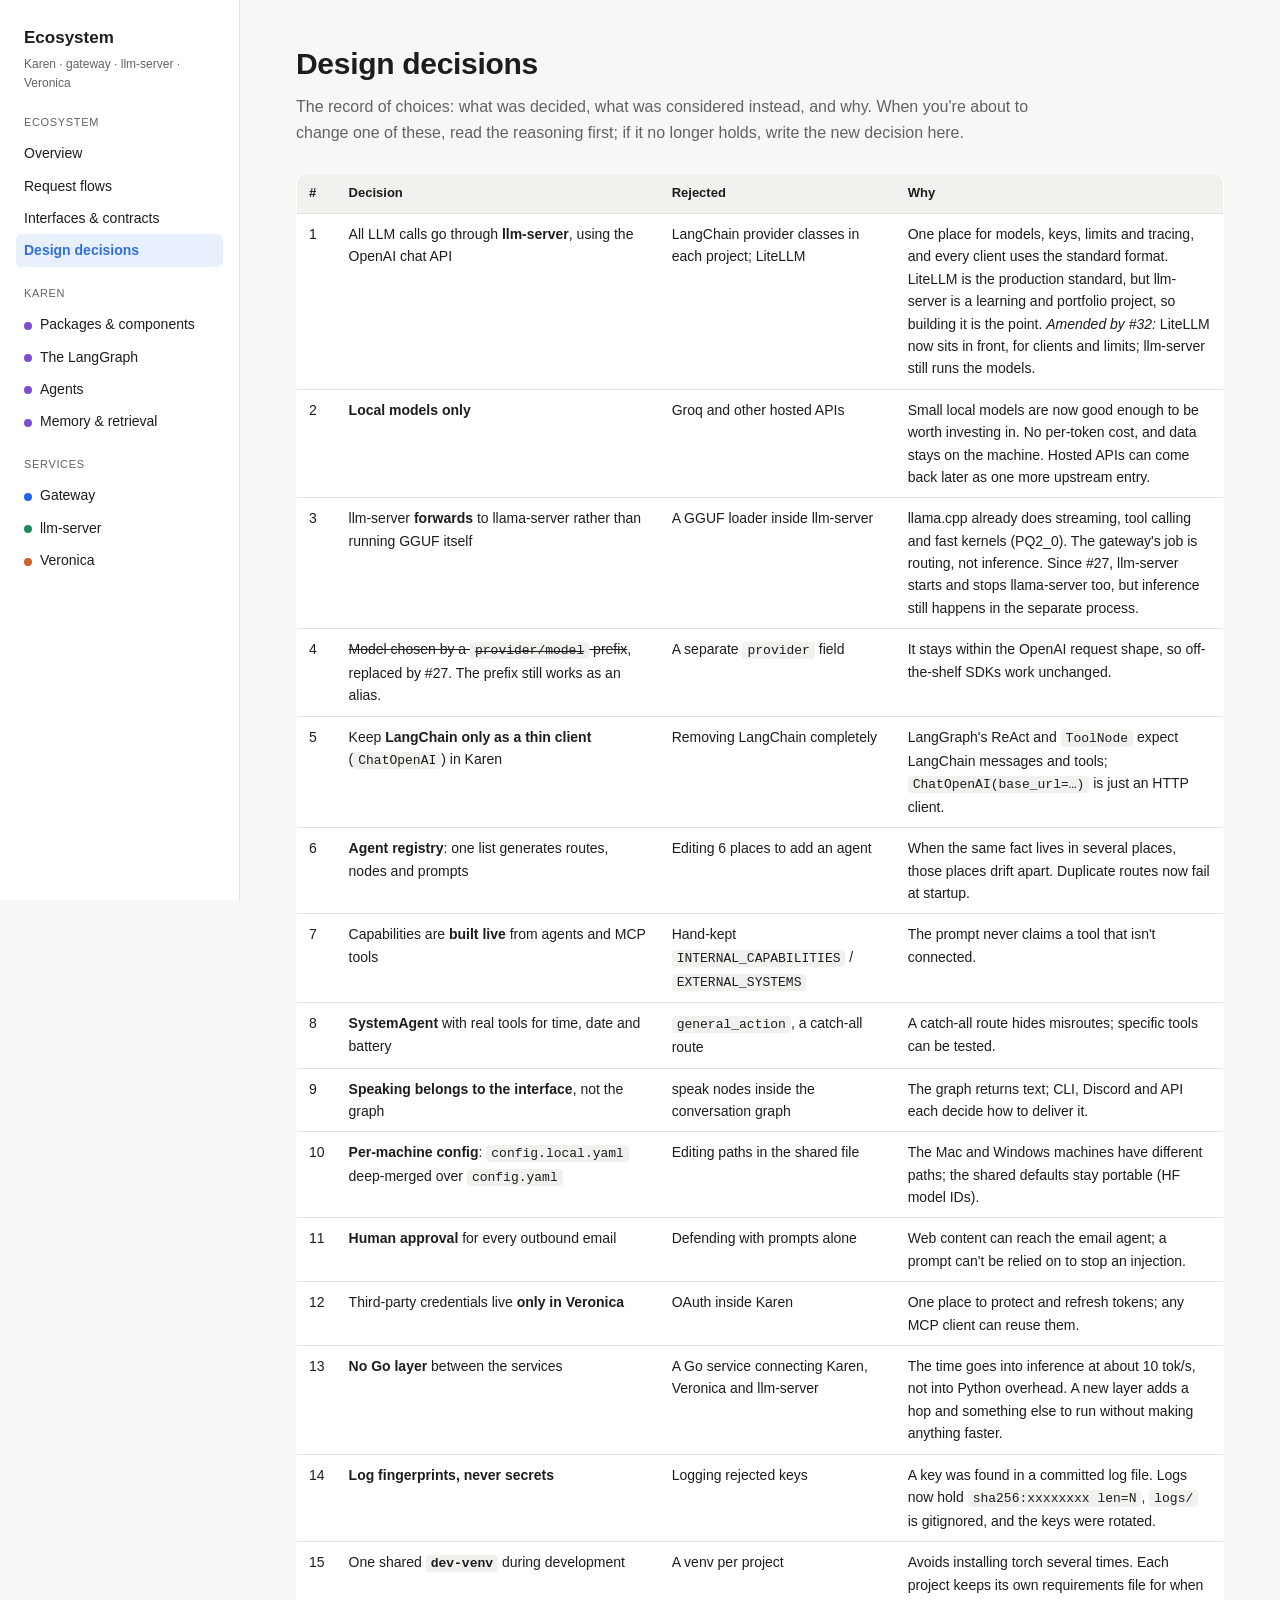
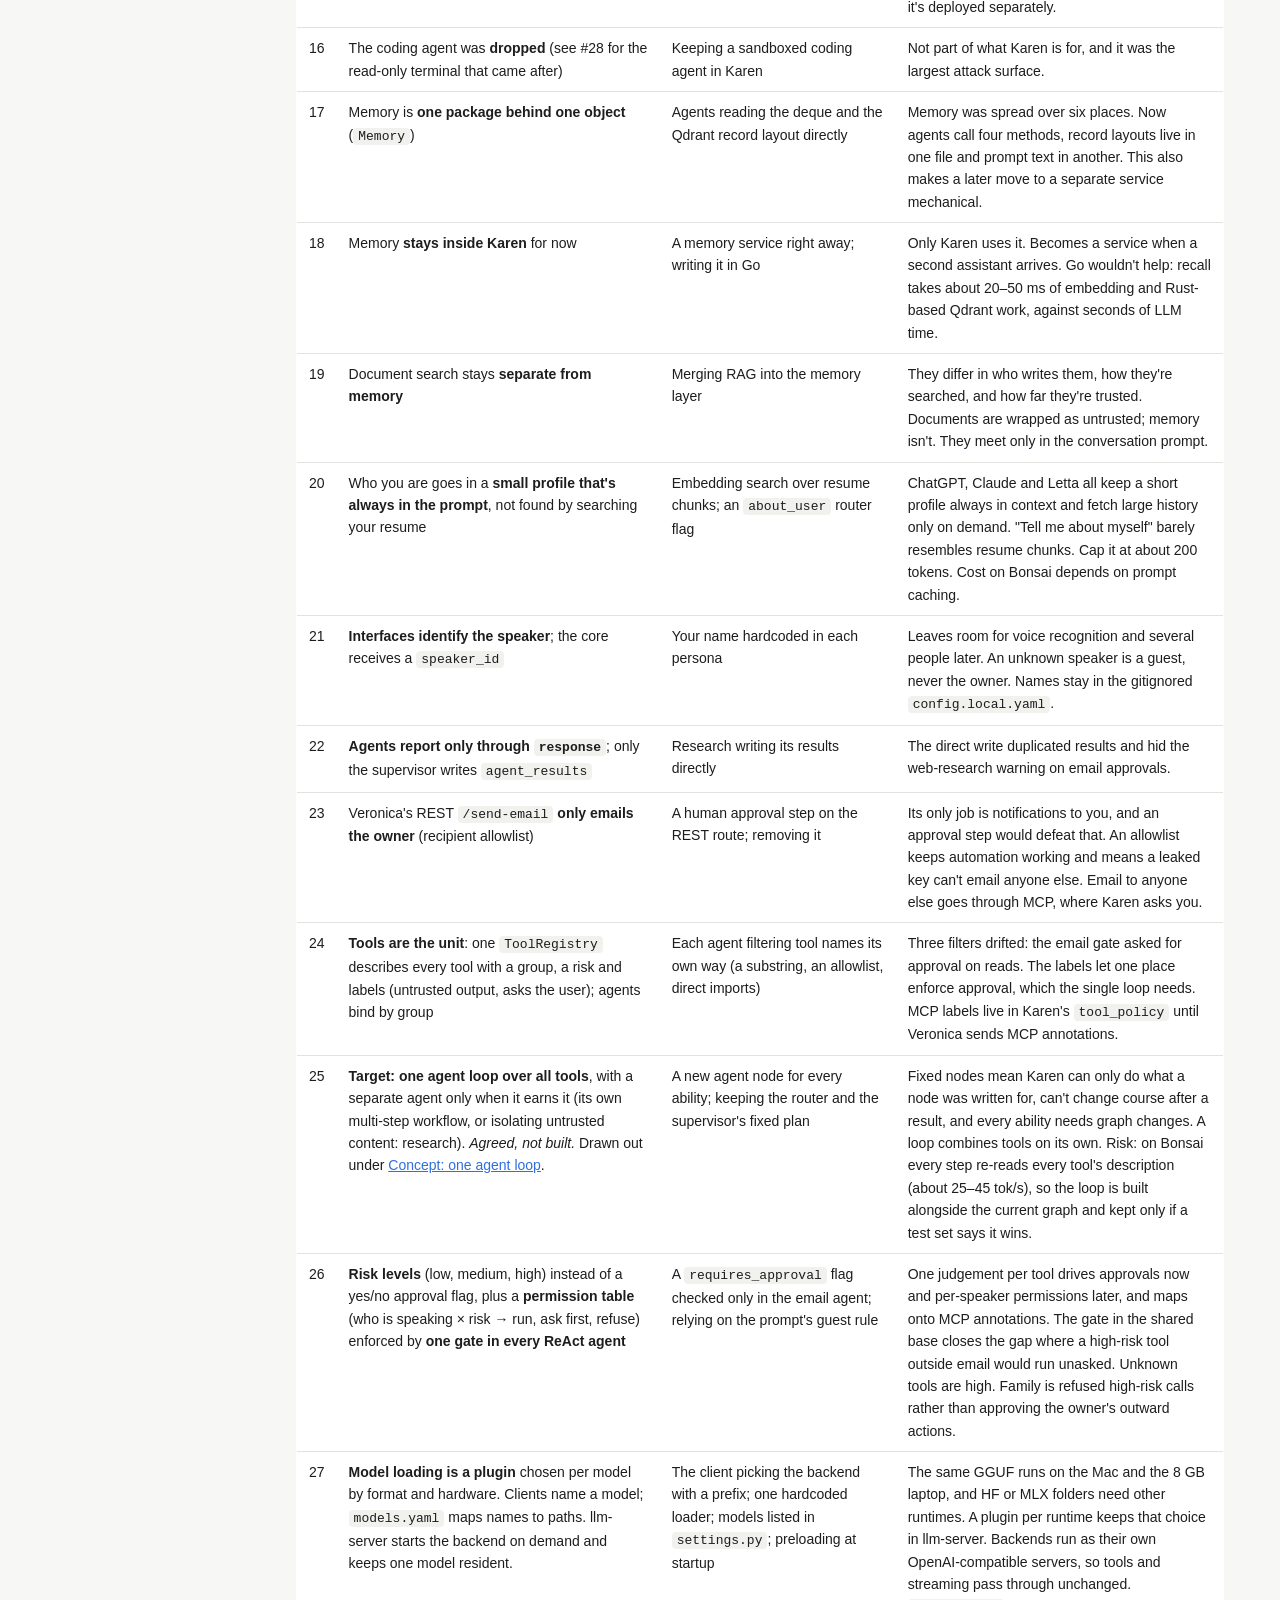
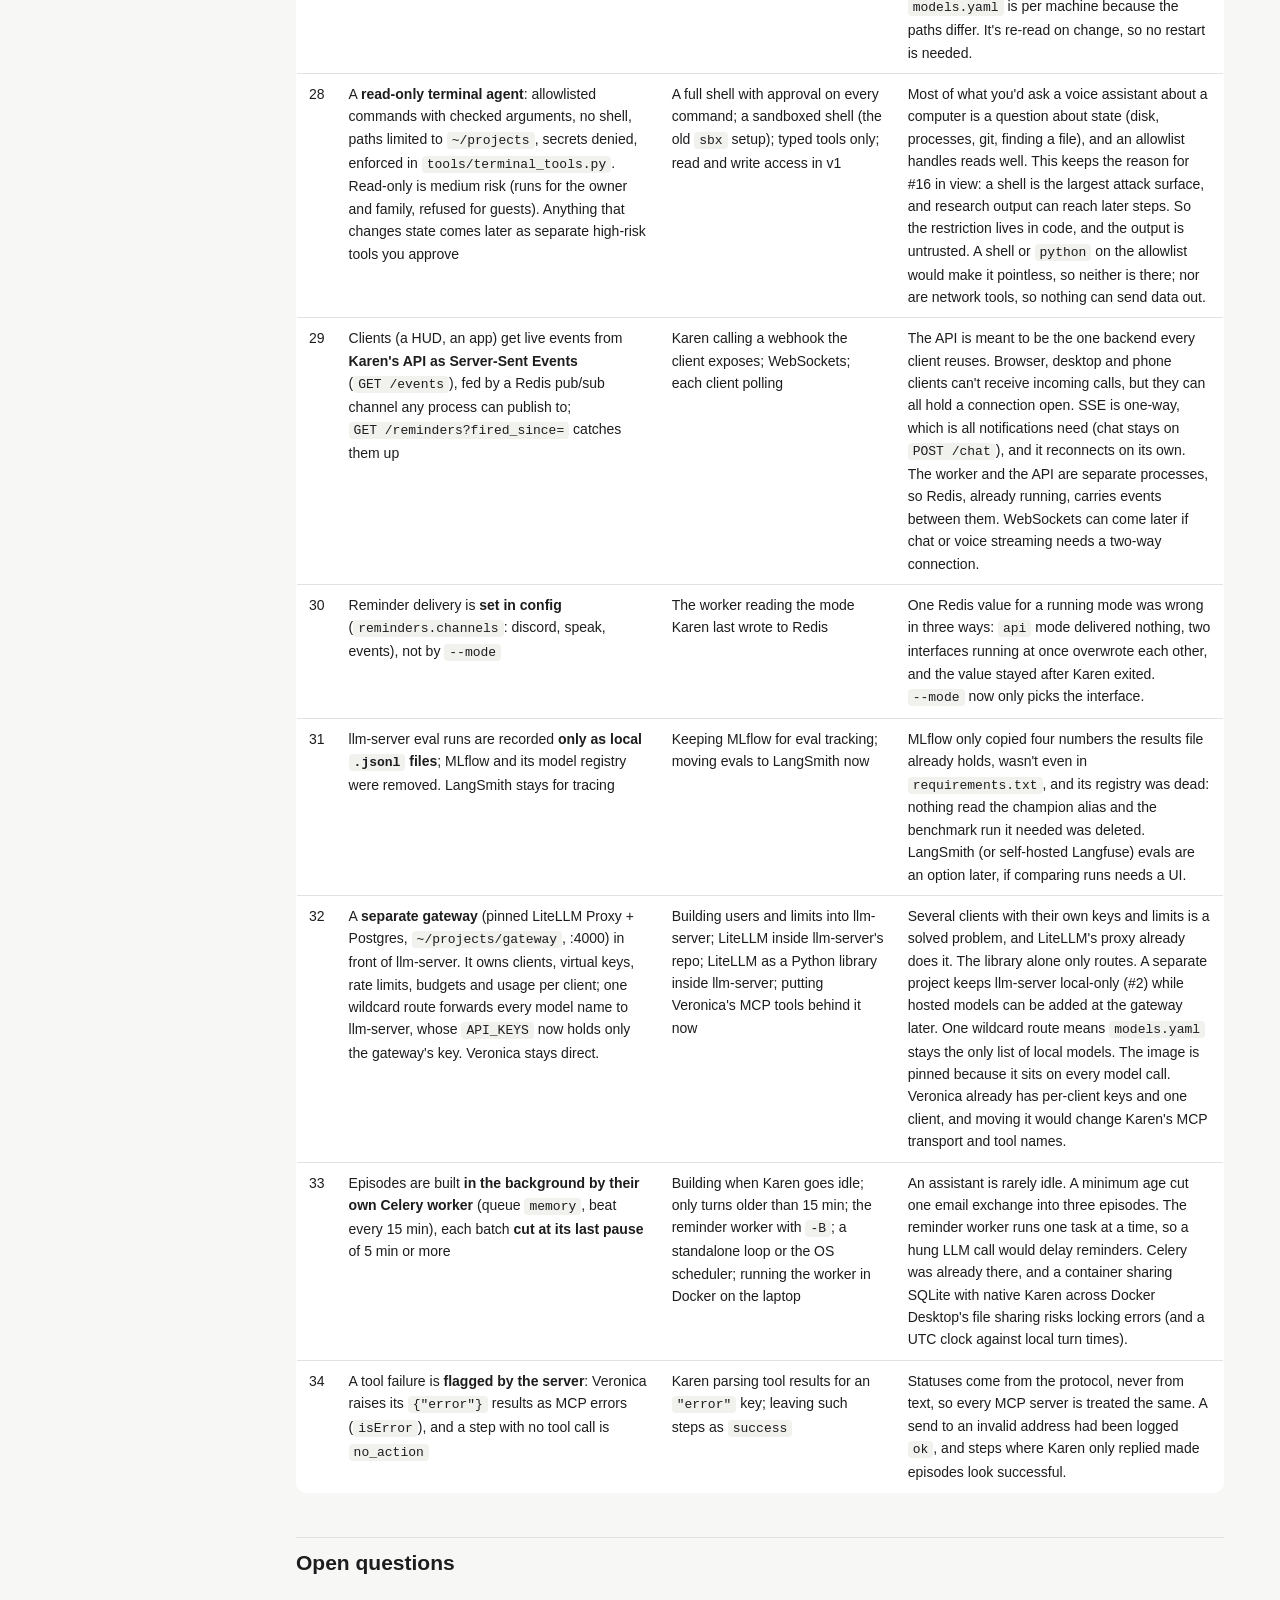
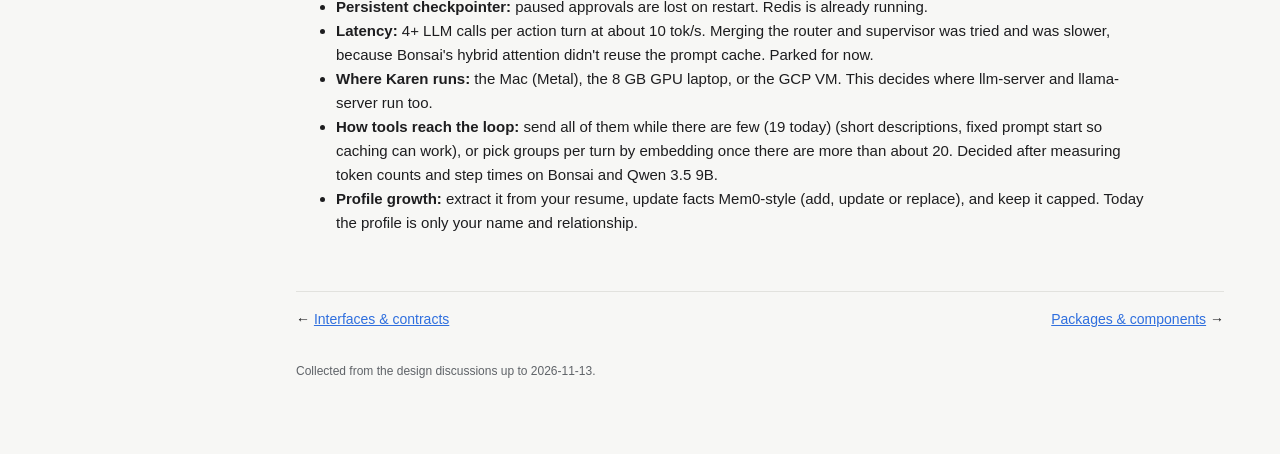
==== decisions.html @ 26aad5e7 "Memory page: episodes built in the background, cut at pauses karen-memory: a memory worker (queue me" ====
<!DOCTYPE html>
<html lang="en">
<head>
<meta charset="utf-8">
<meta name="viewport" content="width=device-width, initial-scale=1">
<title>Design decisions · Ecosystem</title>
<link rel="stylesheet" href="assets/style.css">
</head>
<body>
<nav id="nav"></nav>
<main>

<h1>Design decisions</h1>
<p class="lede">The record of choices: what was decided, what was considered instead, and why. When you're about to change one of these, read the reasoning first; if it no longer holds, write the new decision here.</p>

<table>
  <tr><th>#</th><th>Decision</th><th>Rejected</th><th>Why</th></tr>
  <tr><td>1</td><td>All LLM calls go through <strong>llm-server</strong>, using the OpenAI chat API</td><td>LangChain provider classes in each project; LiteLLM</td><td>One place for models, keys, limits and tracing, and every client uses the standard format. LiteLLM is the production standard, but llm-server is a learning and portfolio project, so building it is the point. <em>Amended by #32:</em> LiteLLM now sits in front, for clients and limits; llm-server still runs the models.</td></tr>
  <tr><td>2</td><td><strong>Local models only</strong></td><td>Groq and other hosted APIs</td><td>Small local models are now good enough to be worth investing in. No per-token cost, and data stays on the machine. Hosted APIs can come back later as one more upstream entry.</td></tr>
  <tr><td>3</td><td>llm-server <strong>forwards</strong> to llama-server rather than running GGUF itself</td><td>A GGUF loader inside llm-server</td><td>llama.cpp already does streaming, tool calling and fast kernels (PQ2_0). The gateway's job is routing, not inference. Since #27, llm-server starts and stops llama-server too, but inference still happens in the separate process.</td></tr>
  <tr><td>4</td><td><s>Model chosen by a <code>provider/model</code> prefix</s>, replaced by #27. The prefix still works as an alias.</td><td>A separate <code>provider</code> field</td><td>It stays within the OpenAI request shape, so off-the-shelf SDKs work unchanged.</td></tr>
  <tr><td>5</td><td>Keep <strong>LangChain only as a thin client</strong> (<code>ChatOpenAI</code>) in Karen</td><td>Removing LangChain completely</td><td>LangGraph's ReAct and <code>ToolNode</code> expect LangChain messages and tools; <code>ChatOpenAI(base_url=…)</code> is just an HTTP client.</td></tr>
  <tr><td>6</td><td><strong>Agent registry</strong>: one list generates routes, nodes and prompts</td><td>Editing 6 places to add an agent</td><td>When the same fact lives in several places, those places drift apart. Duplicate routes now fail at startup.</td></tr>
  <tr><td>7</td><td>Capabilities are <strong>built live</strong> from agents and MCP tools</td><td>Hand-kept <code>INTERNAL_CAPABILITIES</code> / <code>EXTERNAL_SYSTEMS</code></td><td>The prompt never claims a tool that isn't connected.</td></tr>
  <tr><td>8</td><td><strong>SystemAgent</strong> with real tools for time, date and battery</td><td><code>general_action</code>, a catch-all route</td><td>A catch-all route hides misroutes; specific tools can be tested.</td></tr>
  <tr><td>9</td><td><strong>Speaking belongs to the interface</strong>, not the graph</td><td>speak nodes inside the conversation graph</td><td>The graph returns text; CLI, Discord and API each decide how to deliver it.</td></tr>
  <tr><td>10</td><td><strong>Per-machine config</strong>: <code>config.local.yaml</code> deep-merged over <code>config.yaml</code></td><td>Editing paths in the shared file</td><td>The Mac and Windows machines have different paths; the shared defaults stay portable (HF model IDs).</td></tr>
  <tr><td>11</td><td><strong>Human approval</strong> for every outbound email</td><td>Defending with prompts alone</td><td>Web content can reach the email agent; a prompt can't be relied on to stop an injection.</td></tr>
  <tr><td>12</td><td>Third-party credentials live <strong>only in Veronica</strong></td><td>OAuth inside Karen</td><td>One place to protect and refresh tokens; any MCP client can reuse them.</td></tr>
  <tr><td>13</td><td><strong>No Go layer</strong> between the services</td><td>A Go service connecting Karen, Veronica and llm-server</td><td>The time goes into inference at about 10 tok/s, not into Python overhead. A new layer adds a hop and something else to run without making anything faster.</td></tr>
  <tr><td>14</td><td><strong>Log fingerprints, never secrets</strong></td><td>Logging rejected keys</td><td>A key was found in a committed log file. Logs now hold <code>sha256:xxxxxxxx len=N</code>, <code>logs/</code> is gitignored, and the keys were rotated.</td></tr>
  <tr><td>15</td><td>One shared <strong><code>dev-venv</code></strong> during development</td><td>A venv per project</td><td>Avoids installing torch several times. Each project keeps its own requirements file for when it's deployed separately.</td></tr>
  <tr><td>16</td><td>The coding agent was <strong>dropped</strong> (see #28 for the read-only terminal that came after)</td><td>Keeping a sandboxed coding agent in Karen</td><td>Not part of what Karen is for, and it was the largest attack surface.</td></tr>
  <tr><td>17</td><td>Memory is <strong>one package behind one object</strong> (<code>Memory</code>)</td><td>Agents reading the deque and the Qdrant record layout directly</td><td>Memory was spread over six places. Now agents call four methods, record layouts live in one file and prompt text in another. This also makes a later move to a separate service mechanical.</td></tr>
  <tr><td>18</td><td>Memory <strong>stays inside Karen</strong> for now</td><td>A memory service right away; writing it in Go</td><td>Only Karen uses it. Becomes a service when a second assistant arrives. Go wouldn't help: recall takes about 20–50 ms of embedding and Rust-based Qdrant work, against seconds of LLM time.</td></tr>
  <tr><td>19</td><td>Document search stays <strong>separate from memory</strong></td><td>Merging RAG into the memory layer</td><td>They differ in who writes them, how they're searched, and how far they're trusted. Documents are wrapped as untrusted; memory isn't. They meet only in the conversation prompt.</td></tr>
  <tr><td>20</td><td>Who you are goes in a <strong>small profile that's always in the prompt</strong>, not found by searching your resume</td><td>Embedding search over resume chunks; an <code>about_user</code> router flag</td><td>ChatGPT, Claude and Letta all keep a short profile always in context and fetch large history only on demand. "Tell me about myself" barely resembles resume chunks. Cap it at about 200 tokens. Cost on Bonsai depends on prompt caching.</td></tr>
  <tr><td>21</td><td><strong>Interfaces identify the speaker</strong>; the core receives a <code>speaker_id</code></td><td>Your name hardcoded in each persona</td><td>Leaves room for voice recognition and several people later. An unknown speaker is a guest, never the owner. Names stay in the gitignored <code>config.local.yaml</code>.</td></tr>
  <tr><td>22</td><td><strong>Agents report only through <code>response</code></strong>; only the supervisor writes <code>agent_results</code></td><td>Research writing its results directly</td><td>The direct write duplicated results and hid the web-research warning on email approvals.</td></tr>
  <tr><td>23</td><td>Veronica's REST <code>/send-email</code> <strong>only emails the owner</strong> (recipient allowlist)</td><td>A human approval step on the REST route; removing it</td><td>Its only job is notifications to you, and an approval step would defeat that. An allowlist keeps automation working and means a leaked key can't email anyone else. Email to anyone else goes through MCP, where Karen asks you.</td></tr>
  <tr><td>24</td><td><strong>Tools are the unit</strong>: one <code>ToolRegistry</code> describes every tool with a group, a risk and labels (untrusted output, asks the user); agents bind by group</td><td>Each agent filtering tool names its own way (a substring, an allowlist, direct imports)</td><td>Three filters drifted: the email gate asked for approval on reads. The labels let one place enforce approval, which the single loop needs. MCP labels live in Karen's <code>tool_policy</code> until Veronica sends MCP annotations.</td></tr>
  <tr><td>25</td><td><strong>Target: one agent loop over all tools</strong>, with a separate agent only when it earns it (its own multi-step workflow, or isolating untrusted content: research). <em>Agreed, not built.</em> Drawn out under <a href="karen-graph.html#concept-single-loop">Concept: one agent loop</a>.</td><td>A new agent node for every ability; keeping the router and the supervisor's fixed plan</td><td>Fixed nodes mean Karen can only do what a node was written for, can't change course after a result, and every ability needs graph changes. A loop combines tools on its own. Risk: on Bonsai every step re-reads every tool's description (about 25–45 tok/s), so the loop is built alongside the current graph and kept only if a test set says it wins.</td></tr>
  <tr><td>26</td><td><strong>Risk levels</strong> (low, medium, high) instead of a yes/no approval flag, plus a <strong>permission table</strong> (who is speaking × risk → run, ask first, refuse) enforced by <strong>one gate in every ReAct agent</strong></td><td>A <code>requires_approval</code> flag checked only in the email agent; relying on the prompt's guest rule</td><td>One judgement per tool drives approvals now and per-speaker permissions later, and maps onto MCP annotations. The gate in the shared base closes the gap where a high-risk tool outside email would run unasked. Unknown tools are high. Family is refused high-risk calls rather than approving the owner's outward actions.</td></tr>
  <tr><td>27</td><td><strong>Model loading is a plugin</strong> chosen per model by format and hardware. Clients name a model; <code>models.yaml</code> maps names to paths. llm-server starts the backend on demand and keeps one model resident.</td><td>The client picking the backend with a prefix; one hardcoded loader; models listed in <code>settings.py</code>; preloading at startup</td><td>The same GGUF runs on the Mac and the 8 GB laptop, and HF or MLX folders need other runtimes. A plugin per runtime keeps that choice in llm-server. Backends run as their own OpenAI-compatible servers, so tools and streaming pass through unchanged. <code>models.yaml</code> is per machine because the paths differ. It's re-read on change, so no restart is needed.</td></tr>
  <tr><td>28</td><td>A <strong>read-only terminal agent</strong>: allowlisted commands with checked arguments, no shell, paths limited to <code>~/projects</code>, secrets denied, enforced in <code>tools/terminal_tools.py</code>. Read-only is medium risk (runs for the owner and family, refused for guests). Anything that changes state comes later as separate high-risk tools you approve</td><td>A full shell with approval on every command; a sandboxed shell (the old <code>sbx</code> setup); typed tools only; read and write access in v1</td><td>Most of what you'd ask a voice assistant about a computer is a question about state (disk, processes, git, finding a file), and an allowlist handles reads well. This keeps the reason for #16 in view: a shell is the largest attack surface, and research output can reach later steps. So the restriction lives in code, and the output is untrusted. A shell or <code>python</code> on the allowlist would make it pointless, so neither is there; nor are network tools, so nothing can send data out.</td></tr>
  <tr><td>29</td><td>Clients (a HUD, an app) get live events from <strong>Karen's API as Server-Sent Events</strong> (<code>GET /events</code>), fed by a Redis pub/sub channel any process can publish to; <code>GET /reminders?fired_since=</code> catches them up</td><td>Karen calling a webhook the client exposes; WebSockets; each client polling</td><td>The API is meant to be the one backend every client reuses. Browser, desktop and phone clients can't receive incoming calls, but they can all hold a connection open. SSE is one-way, which is all notifications need (chat stays on <code>POST /chat</code>), and it reconnects on its own. The worker and the API are separate processes, so Redis, already running, carries events between them. WebSockets can come later if chat or voice streaming needs a two-way connection.</td></tr>
  <tr><td>30</td><td>Reminder delivery is <strong>set in config</strong> (<code>reminders.channels</code>: discord, speak, events), not by <code>--mode</code></td><td>The worker reading the mode Karen last wrote to Redis</td><td>One Redis value for a running mode was wrong in three ways: <code>api</code> mode delivered nothing, two interfaces running at once overwrote each other, and the value stayed after Karen exited. <code>--mode</code> now only picks the interface.</td></tr>
  <tr><td>31</td><td>llm-server eval runs are recorded <strong>only as local <code>.jsonl</code> files</strong>; MLflow and its model registry were removed. LangSmith stays for tracing</td><td>Keeping MLflow for eval tracking; moving evals to LangSmith now</td><td>MLflow only copied four numbers the results file already holds, wasn't even in <code>requirements.txt</code>, and its registry was dead: nothing read the champion alias and the benchmark run it needed was deleted. LangSmith (or self-hosted Langfuse) evals are an option later, if comparing runs needs a UI.</td></tr>
  <tr><td>32</td><td>A <strong>separate gateway</strong> (pinned LiteLLM Proxy + Postgres, <code>~/projects/gateway</code>, :4000) in front of llm-server. It owns clients, virtual keys, rate limits, budgets and usage per client; one wildcard route forwards every model name to llm-server, whose <code>API_KEYS</code> now holds only the gateway's key. Veronica stays direct.</td><td>Building users and limits into llm-server; LiteLLM inside llm-server's repo; LiteLLM as a Python library inside llm-server; putting Veronica's MCP tools behind it now</td><td>Several clients with their own keys and limits is a solved problem, and LiteLLM's proxy already does it. The library alone only routes. A separate project keeps llm-server local-only (#2) while hosted models can be added at the gateway later. One wildcard route means <code>models.yaml</code> stays the only list of local models. The image is pinned because it sits on every model call. Veronica already has per-client keys and one client, and moving it would change Karen's MCP transport and tool names.</td></tr>
  <tr><td>33</td><td>Episodes are built <strong>in the background by their own Celery worker</strong> (queue <code>memory</code>, beat every 15 min), each batch <strong>cut at its last pause</strong> of 5 min or more</td><td>Building when Karen goes idle; only turns older than 15 min; the reminder worker with <code>-B</code>; a standalone loop or the OS scheduler; running the worker in Docker on the laptop</td><td>An assistant is rarely idle. A minimum age cut one email exchange into three episodes. The reminder worker runs one task at a time, so a hung LLM call would delay reminders. Celery was already there, and a container sharing SQLite with native Karen across Docker Desktop's file sharing risks locking errors (and a UTC clock against local turn times).</td></tr>
  <tr><td>34</td><td>A tool failure is <strong>flagged by the server</strong>: Veronica raises its <code>{"error"}</code> results as MCP errors (<code>isError</code>), and a step with no tool call is <code>no_action</code></td><td>Karen parsing tool results for an <code>"error"</code> key; leaving such steps as <code>success</code></td><td>Statuses come from the protocol, never from text, so every MCP server is treated the same. A send to an invalid address had been logged <code>ok</code>, and steps where Karen only replied made episodes look successful.</td></tr>
</table>

<h2>Open questions</h2>
<ul>
  <li><strong>Persistent checkpointer:</strong> paused approvals are lost on restart. Redis is already running.</li>
  <li><strong>Latency:</strong> 4+ LLM calls per action turn at about 10 tok/s. Merging the router and supervisor was tried and was slower, because Bonsai's hybrid attention didn't reuse the prompt cache. Parked for now.</li>
  <li><strong>Where Karen runs:</strong> the Mac (Metal), the 8 GB GPU laptop, or the GCP VM. This decides where llm-server and llama-server run too.</li>
  <li><strong>How tools reach the loop:</strong> send all of them while there are few (19 today) (short descriptions, fixed prompt start so caching can work), or pick groups per turn by embedding once there are more than about 20. Decided after measuring token counts and step times on Bonsai and Qwen 3.5 9B.</li>
  <li><strong>Profile growth:</strong> extract it from your resume, update facts Mem0-style (add, update or replace), and keep it capped. Today the profile is only your name and relationship.</li>
</ul>

<div id="pager" class="pager"></div>
<p class="meta">Collected from the design discussions up to 2026-11-13.</p>
</main>
<script src="assets/site.js"></script>
</body>
</html>
---- assets/style.css ----
:root {
  --bg: #f7f7f5;
  --surface: #ffffff;
  --text: #1d1d1f;
  --muted: #5f6368;
  --border: #e2e2de;
  --accent: #2f6fde;
  --accent-soft: #e8f0fd;
  --karen: #7b4fd6;
  --llm: #1f8a5b;
  --gateway: #2563eb;
  --veronica: #d0602a;
  --infra: #6b7280;
  --warn-bg: #fff6e5;
  --warn-border: #f0b54a;
  --note-bg: #eef5ff;
  --code-bg: #f1f1ee;
  --radius: 10px;
  --mono: ui-monospace, "SF Mono", Menlo, Consolas, monospace;
}

@media (prefers-color-scheme: dark) {
  :root {
    --bg: #141416;
    --surface: #1c1c1f;
    --text: #e8e8ea;
    --muted: #a0a0a8;
    --border: #2e2e33;
    --accent: #6a9cf5;
    --accent-soft: #1f2a40;
    --karen: #a585f0;
    --llm: #4cc38a;
    --gateway: #60a5fa;
    --veronica: #f08a52;
    --infra: #9ca3af;
    --warn-bg: #2d2412;
    --warn-border: #8a6a2a;
    --note-bg: #172235;
    --code-bg: #232327;
  }
}

* { box-sizing: border-box; }

body {
  margin: 0;
  font: 15px/1.6 -apple-system, BlinkMacSystemFont, "Segoe UI", Roboto, sans-serif;
  background: var(--bg);
  color: var(--text);
  display: grid;
  grid-template-columns: 240px 1fr;
  min-height: 100vh;
}

/* ---------- sidebar ---------- */
#nav {
  position: sticky;
  top: 0;
  height: 100vh;
  overflow-y: auto;
  padding: 24px 16px;
  border-right: 1px solid var(--border);
  background: var(--surface);
}
#nav .brand { font-weight: 700; font-size: 17px; margin: 0 8px 4px; }
#nav .brand-sub { color: var(--muted); font-size: 12px; margin: 0 8px 20px; }
#nav .group { color: var(--muted); font-size: 11px; text-transform: uppercase; letter-spacing: .06em; margin: 18px 8px 6px; }
#nav a {
  display: block;
  padding: 5px 8px;
  border-radius: 6px;
  color: var(--text);
  text-decoration: none;
  font-size: 14px;
}
#nav a:hover { background: var(--accent-soft); }
#nav a.active { background: var(--accent-soft); color: var(--accent); font-weight: 600; }
.dot { display: inline-block; width: 8px; height: 8px; border-radius: 50%; margin-right: 8px; vertical-align: middle; }

/* ---------- content ---------- */
main { padding: 40px 56px 80px; max-width: 1100px; }
h1 { font-size: 30px; margin: 0 0 6px; letter-spacing: -.01em; }
.lede { color: var(--muted); font-size: 16px; margin: 0 0 28px; max-width: 760px; }
h2 { font-size: 21px; margin: 44px 0 12px; padding-top: 8px; border-top: 1px solid var(--border); }
h3 { font-size: 16px; margin: 26px 0 8px; }
p, li { max-width: 820px; }
a { color: var(--accent); }
code { font-family: var(--mono); font-size: 13px; background: var(--code-bg); padding: 1px 5px; border-radius: 4px; }
pre { font-family: var(--mono); font-size: 13px; background: var(--code-bg); padding: 14px 16px; border-radius: var(--radius); overflow-x: auto; line-height: 1.5; }
pre code { background: none; padding: 0; }

table { border-collapse: collapse; width: 100%; margin: 12px 0 20px; font-size: 14px; background: var(--surface); border-radius: var(--radius); overflow: hidden; border: 1px solid var(--border); }
th, td { text-align: left; padding: 9px 12px; border-bottom: 1px solid var(--border); vertical-align: top; }
th { background: var(--code-bg); font-weight: 600; font-size: 13px; }
tr:last-child td { border-bottom: none; }
td code { white-space: nowrap; }

.cards { display: grid; grid-template-columns: repeat(auto-fill, minmax(240px, 1fr)); gap: 14px; margin: 16px 0 24px; }
.card {
  background: var(--surface);
  border: 1px solid var(--border);
  border-radius: var(--radius);
  padding: 16px 18px;
  text-decoration: none;
  color: var(--text);
  display: block;
}
a.card:hover { border-color: var(--accent); }
.card h3 { margin: 0 0 6px; font-size: 16px; }
.card p { margin: 0; color: var(--muted); font-size: 14px; }
.card .tag { font-family: var(--mono); font-size: 12px; color: var(--muted); }
.card.karen { border-top: 3px solid var(--karen); }
.card.llm { border-top: 3px solid var(--llm); }
.card.gateway { border-top: 3px solid var(--gateway); }
.card.veronica { border-top: 3px solid var(--veronica); }
.card.infra { border-top: 3px solid var(--infra); }

.diagram {
  background: var(--surface);
  border: 1px solid var(--border);
  border-radius: var(--radius);
  padding: 20px;
  margin: 14px 0 8px;
  overflow-x: auto;
  text-align: center;
}
.caption { color: var(--muted); font-size: 13px; margin: 0 0 20px; }

.callout { border-left: 4px solid var(--accent); background: var(--note-bg); padding: 12px 16px; border-radius: 0 var(--radius) var(--radius) 0; margin: 16px 0; max-width: 820px; }
.callout.warn { border-left-color: var(--warn-border); background: var(--warn-bg); }
.callout p { margin: 4px 0; }

.pill { display: inline-block; font-size: 11px; font-weight: 600; padding: 1px 8px; border-radius: 99px; border: 1px solid currentColor; vertical-align: middle; }
.pill.karen { color: var(--karen); }
.pill.llm { color: var(--llm); }
.pill.gateway { color: var(--gateway); }
.pill.veronica { color: var(--veronica); }
.pill.infra { color: var(--infra); }

.steps { counter-reset: step; list-style: none; padding: 0; }
.steps > li { counter-increment: step; position: relative; padding: 0 0 12px 38px; }
.steps > li::before {
  content: counter(step);
  position: absolute; left: 0; top: 0;
  width: 26px; height: 26px; border-radius: 50%;
  background: var(--accent-soft); color: var(--accent);
  font-weight: 700; font-size: 13px; text-align: center; line-height: 26px;
}

.pager { display: flex; justify-content: space-between; margin-top: 56px; padding-top: 16px; border-top: 1px solid var(--border); font-size: 14px; }
.meta { color: var(--muted); font-size: 12px; margin-top: 32px; }

@media (max-width: 860px) {
  body { grid-template-columns: 1fr; }
  #nav { position: static; height: auto; border-right: none; border-bottom: 1px solid var(--border); }
  main { padding: 28px 20px 60px; }
}
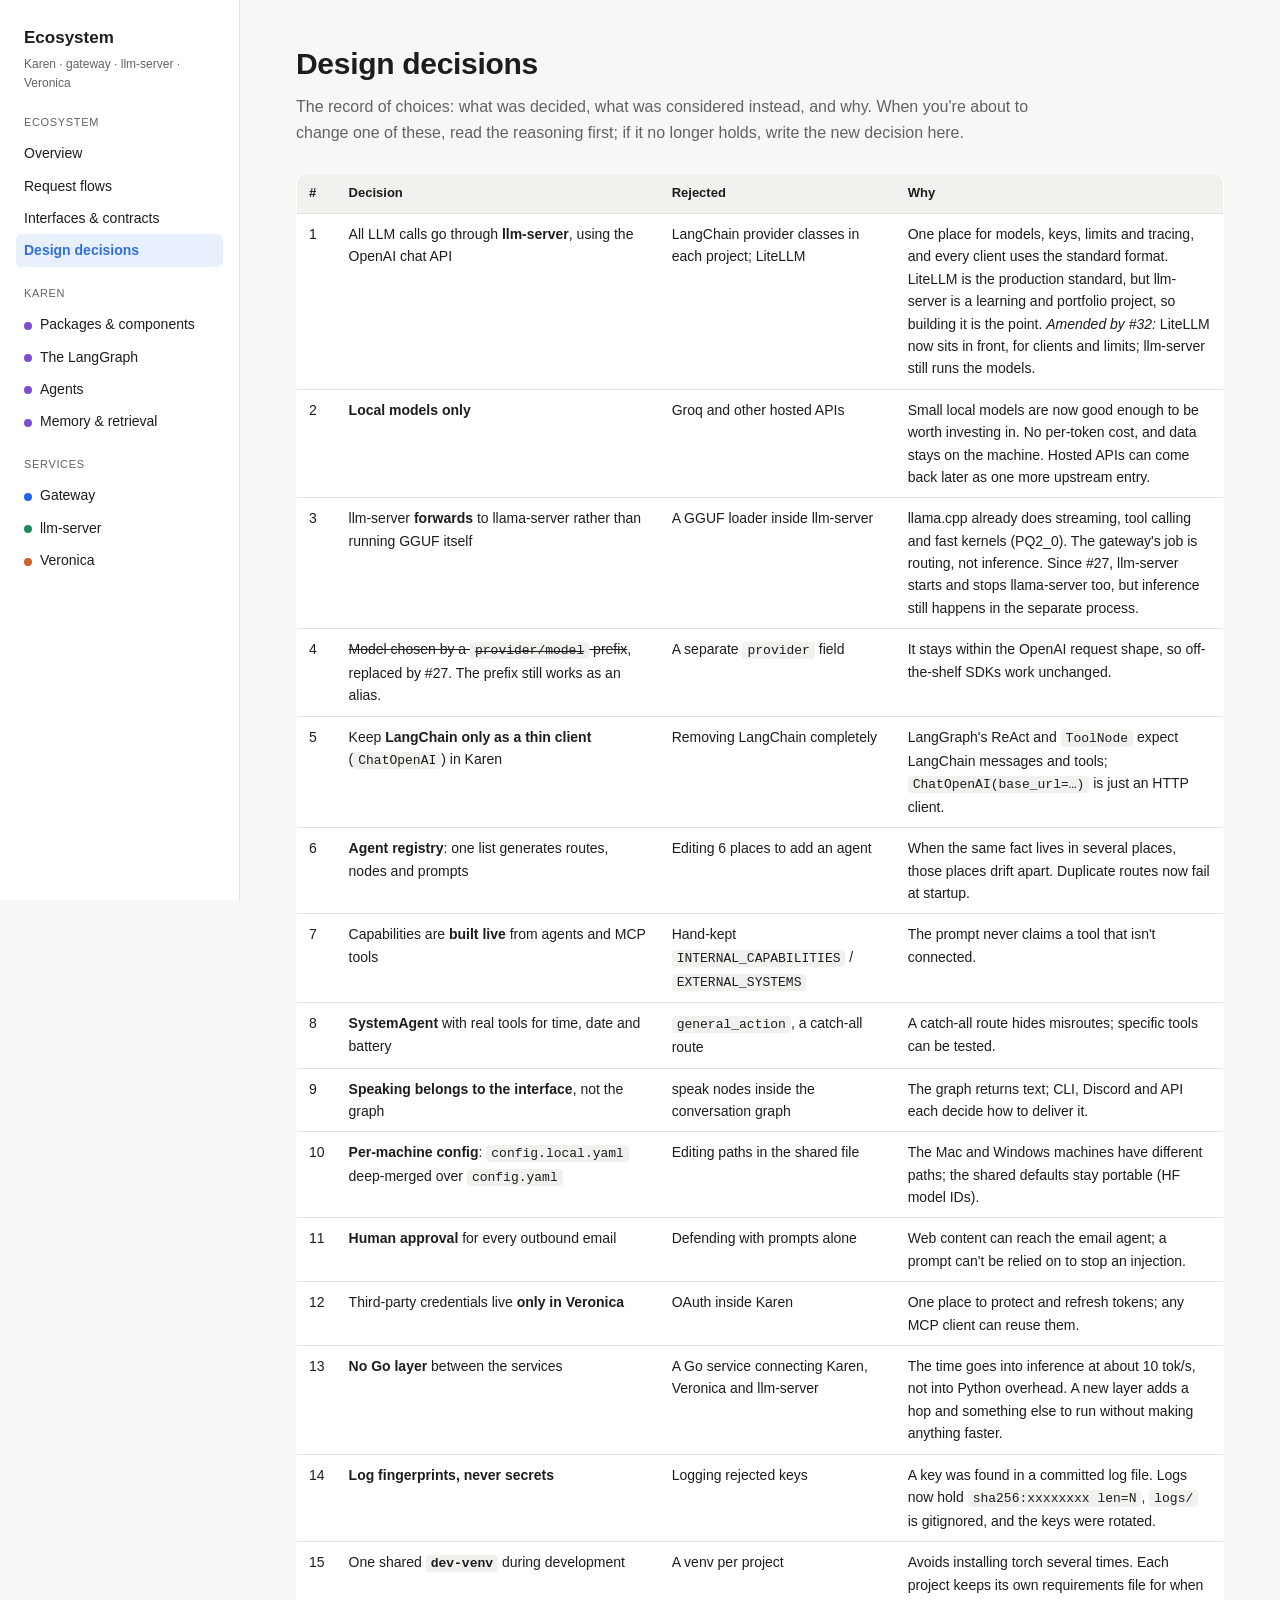
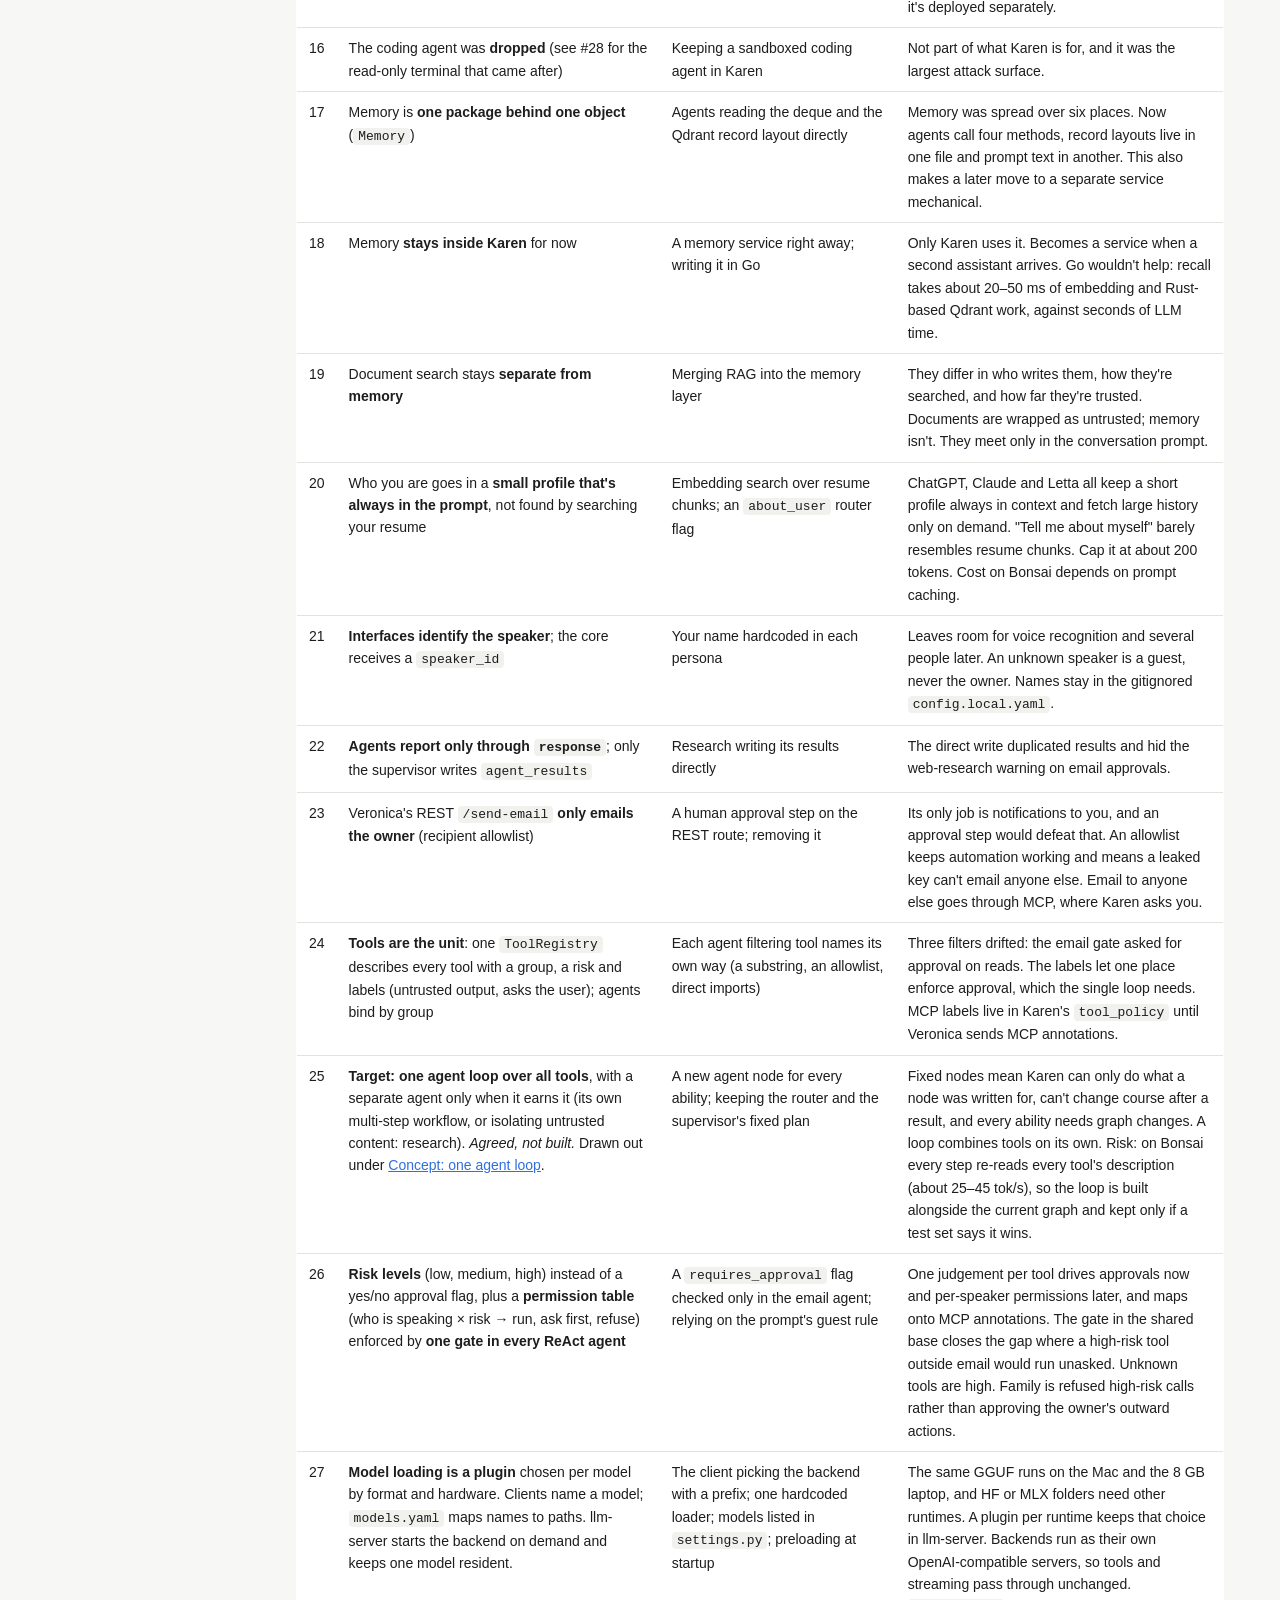
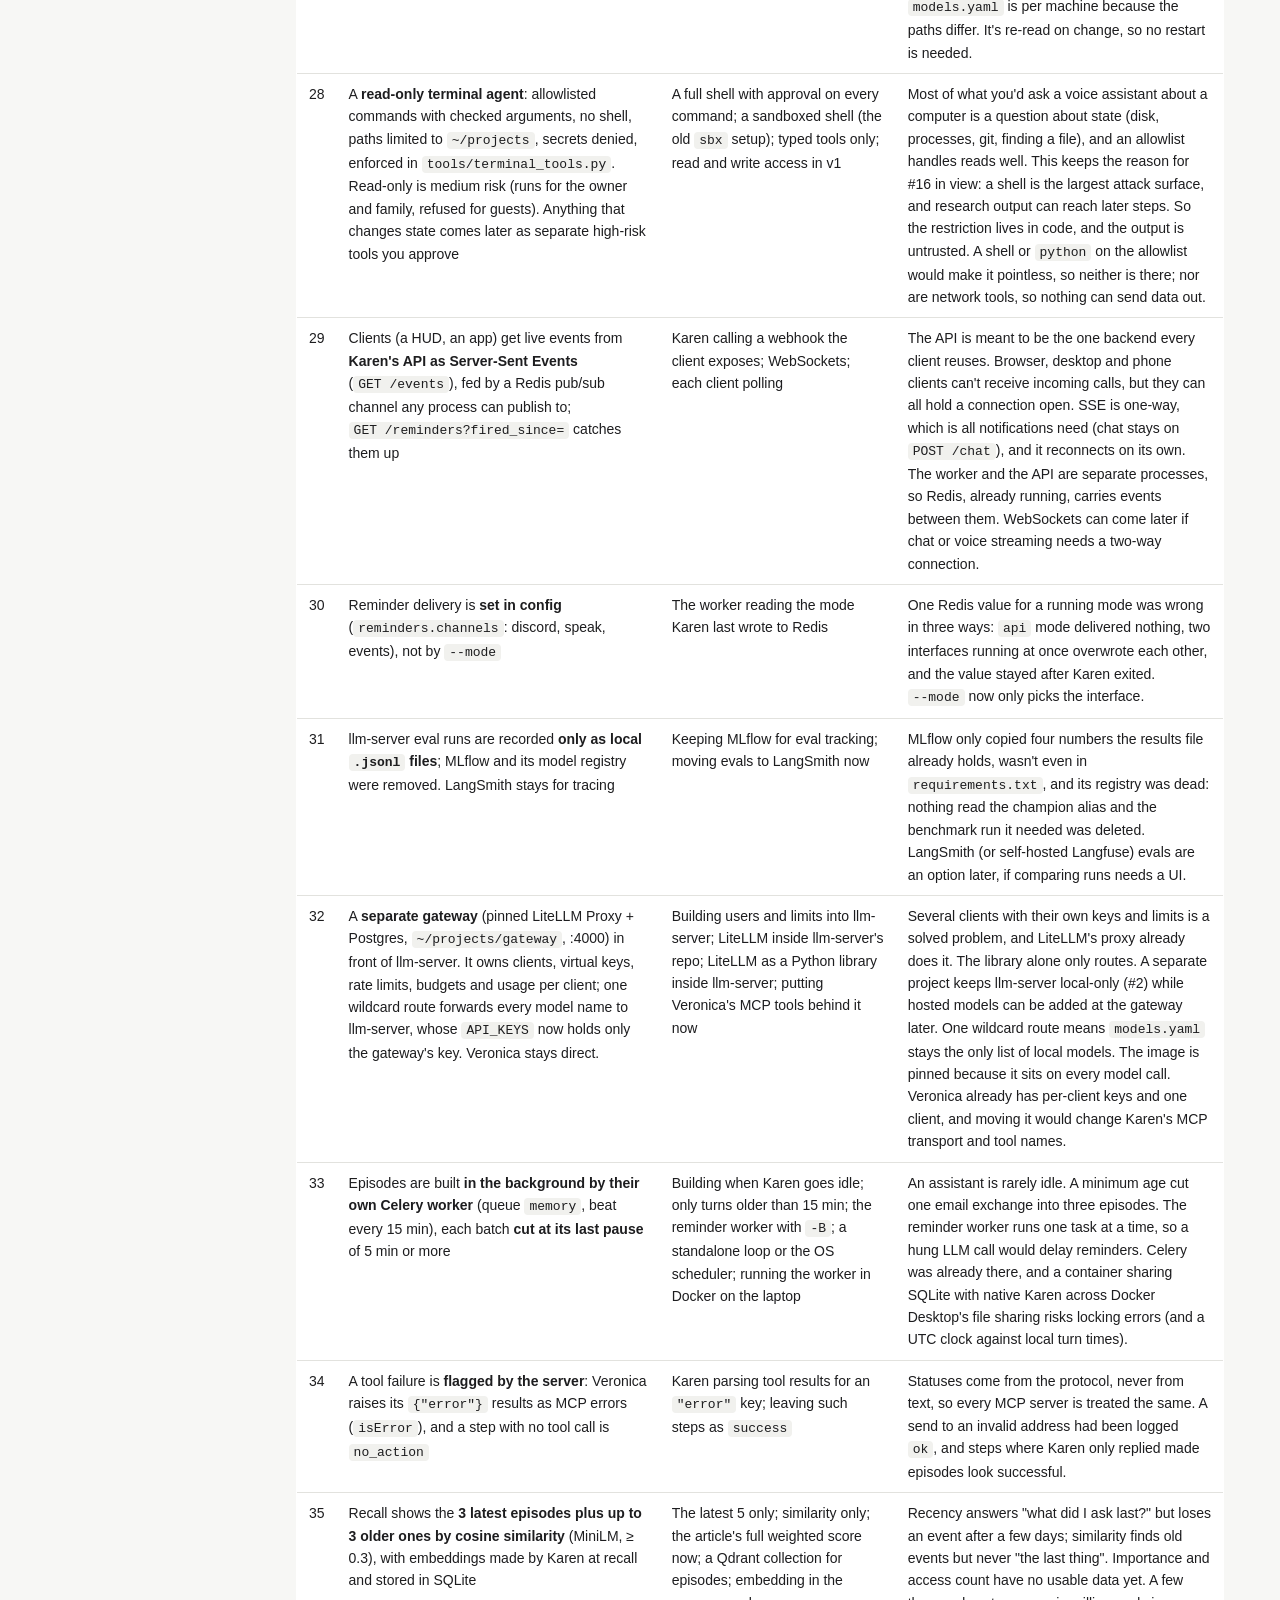
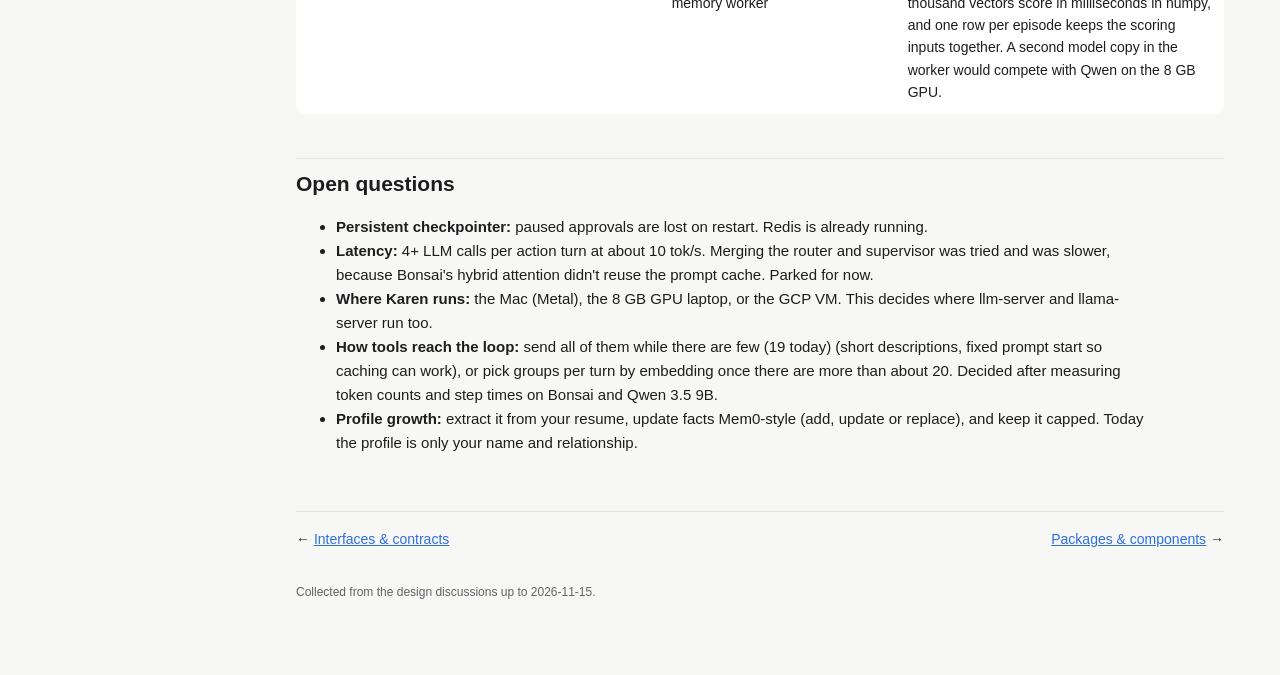
==== commit 99ba3234: "Memory page: episodes recalled (latest 3 + similar by MiniLM cosine); decision 35 Co-Authored-By: Cl" ====
--- a/decisions.html
+++ b/decisions.html
@@ -49,6 +49,7 @@
   <tr><td>32</td><td>A <strong>separate gateway</strong> (pinned LiteLLM Proxy + Postgres, <code>~/projects/gateway</code>, :4000) in front of llm-server. It owns clients, virtual keys, rate limits, budgets and usage per client; one wildcard route forwards every model name to llm-server, whose <code>API_KEYS</code> now holds only the gateway's key. Veronica stays direct.</td><td>Building users and limits into llm-server; LiteLLM inside llm-server's repo; LiteLLM as a Python library inside llm-server; putting Veronica's MCP tools behind it now</td><td>Several clients with their own keys and limits is a solved problem, and LiteLLM's proxy already does it. The library alone only routes. A separate project keeps llm-server local-only (#2) while hosted models can be added at the gateway later. One wildcard route means <code>models.yaml</code> stays the only list of local models. The image is pinned because it sits on every model call. Veronica already has per-client keys and one client, and moving it would change Karen's MCP transport and tool names.</td></tr>
   <tr><td>33</td><td>Episodes are built <strong>in the background by their own Celery worker</strong> (queue <code>memory</code>, beat every 15 min), each batch <strong>cut at its last pause</strong> of 5 min or more</td><td>Building when Karen goes idle; only turns older than 15 min; the reminder worker with <code>-B</code>; a standalone loop or the OS scheduler; running the worker in Docker on the laptop</td><td>An assistant is rarely idle. A minimum age cut one email exchange into three episodes. The reminder worker runs one task at a time, so a hung LLM call would delay reminders. Celery was already there, and a container sharing SQLite with native Karen across Docker Desktop's file sharing risks locking errors (and a UTC clock against local turn times).</td></tr>
   <tr><td>34</td><td>A tool failure is <strong>flagged by the server</strong>: Veronica raises its <code>{"error"}</code> results as MCP errors (<code>isError</code>), and a step with no tool call is <code>no_action</code></td><td>Karen parsing tool results for an <code>"error"</code> key; leaving such steps as <code>success</code></td><td>Statuses come from the protocol, never from text, so every MCP server is treated the same. A send to an invalid address had been logged <code>ok</code>, and steps where Karen only replied made episodes look successful.</td></tr>
+  <tr><td>35</td><td>Recall shows the <strong>3 latest episodes plus up to 3 older ones by cosine similarity</strong> (MiniLM, &ge; 0.3), with embeddings made by Karen at recall and stored in SQLite</td><td>The latest 5 only; similarity only; the article's full weighted score now; a Qdrant collection for episodes; embedding in the memory worker</td><td>Recency answers "what did I ask last?" but loses an event after a few days; similarity finds old events but never "the last thing". Importance and access count have no usable data yet. A few thousand vectors score in milliseconds in numpy, and one row per episode keeps the scoring inputs together. A second model copy in the worker would compete with Qwen on the 8 GB GPU.</td></tr>
 </table>
 
 <h2>Open questions</h2>
@@ -61,7 +62,7 @@
 </ul>
 
 <div id="pager" class="pager"></div>
-<p class="meta">Collected from the design discussions up to 2026-11-13.</p>
+<p class="meta">Collected from the design discussions up to 2026-11-15.</p>
 </main>
 <script src="assets/site.js"></script>
 </body>
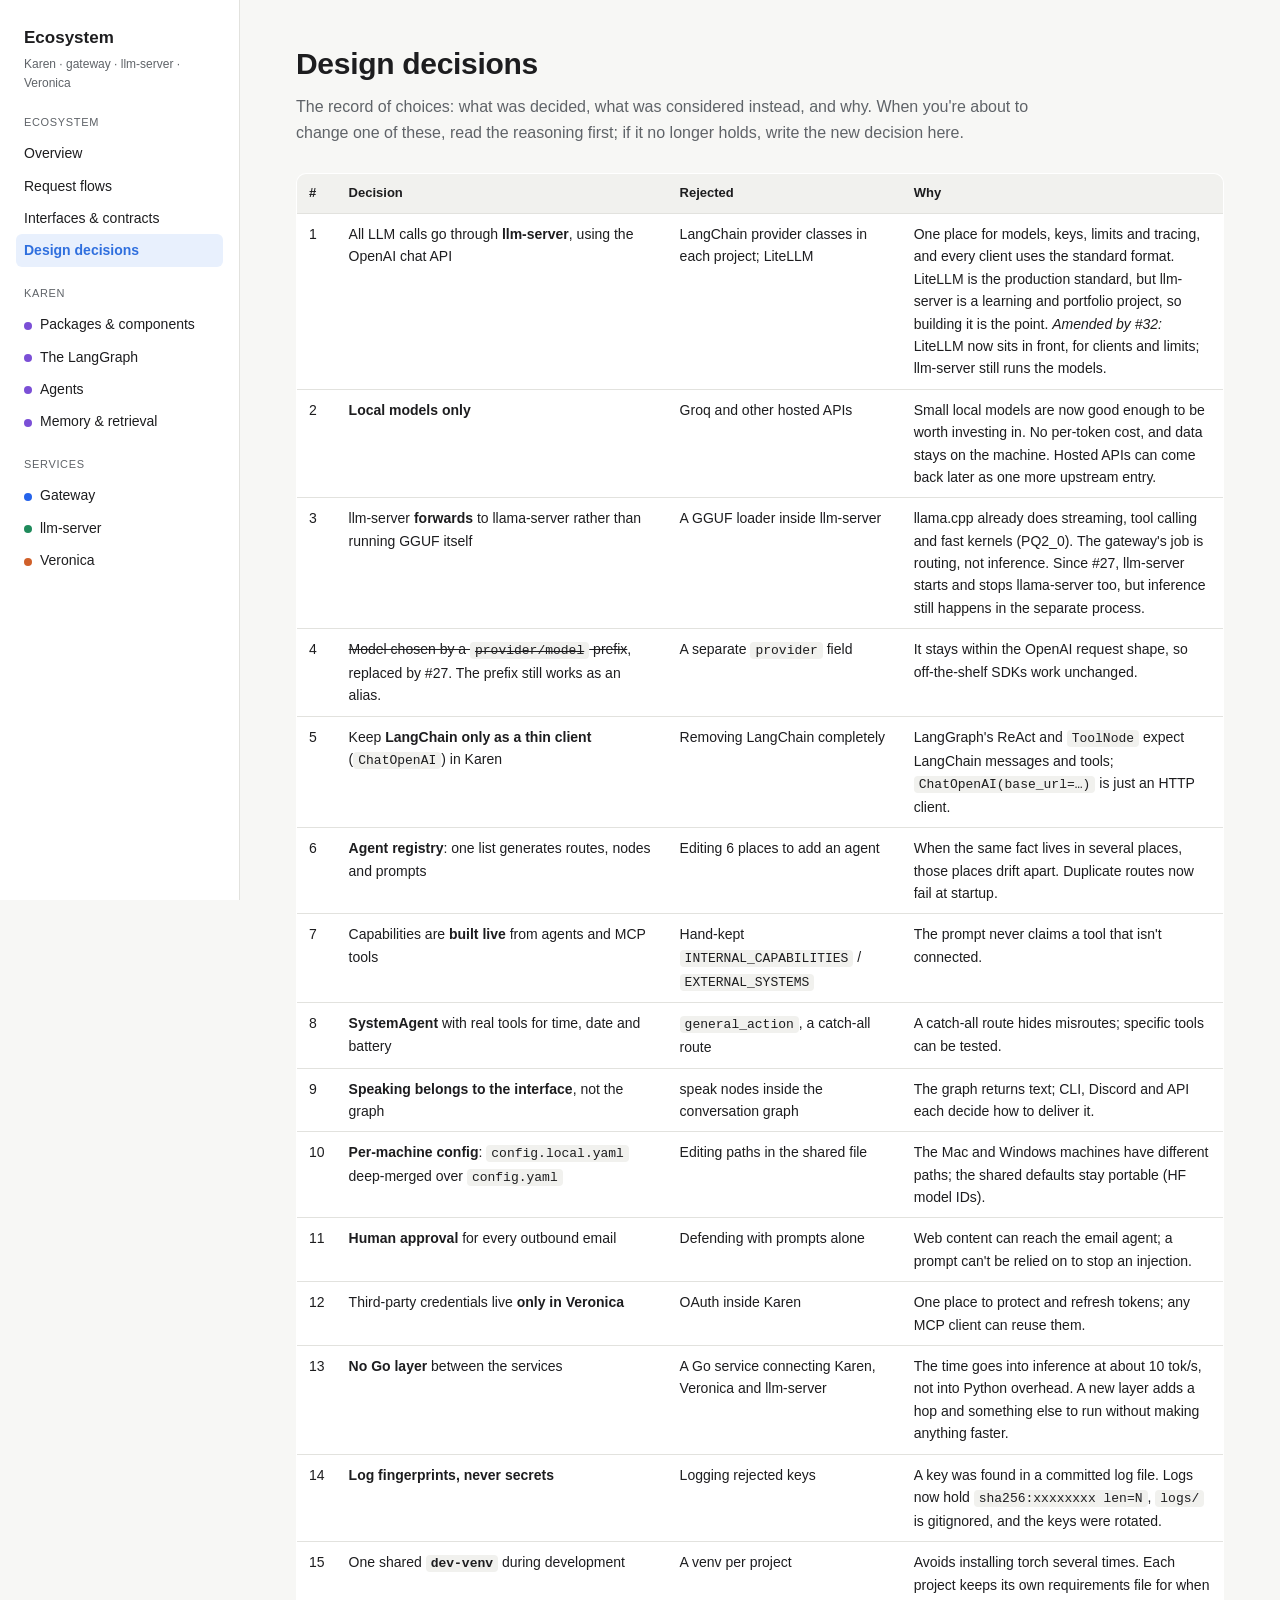
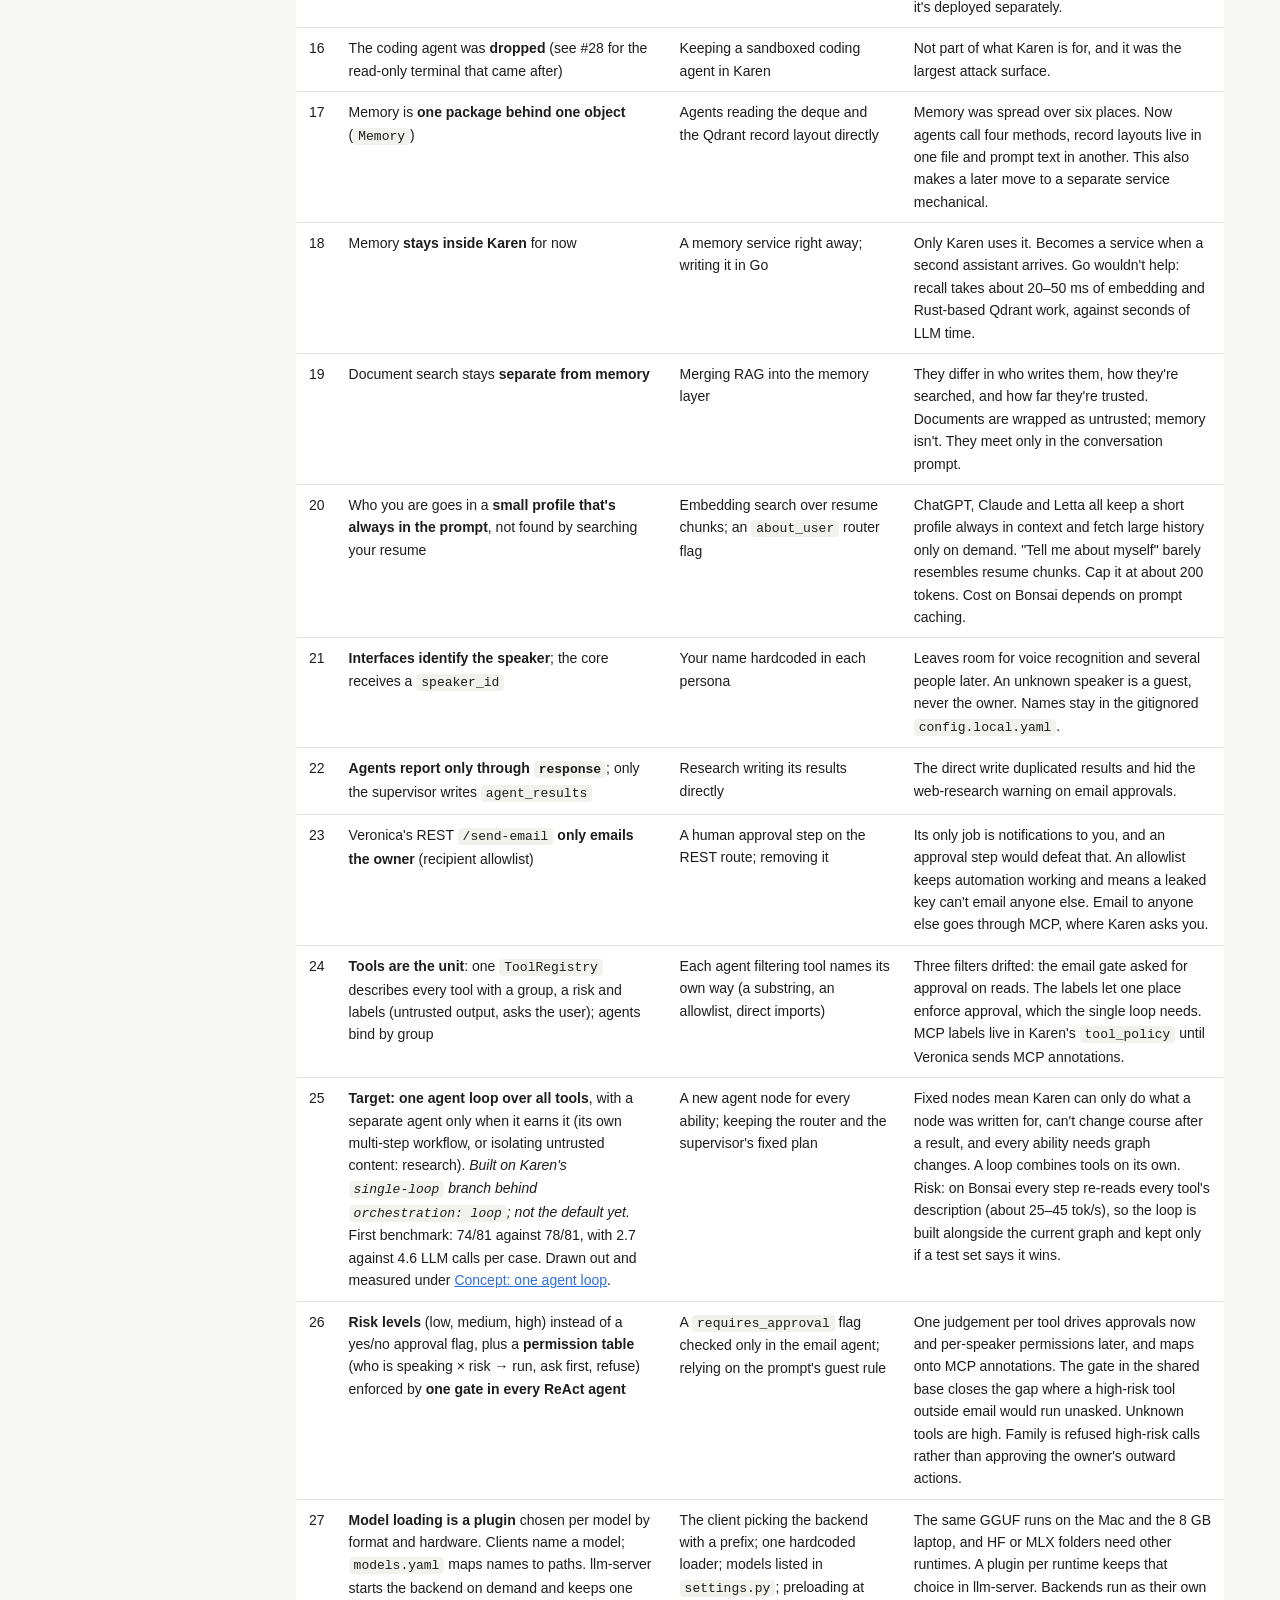
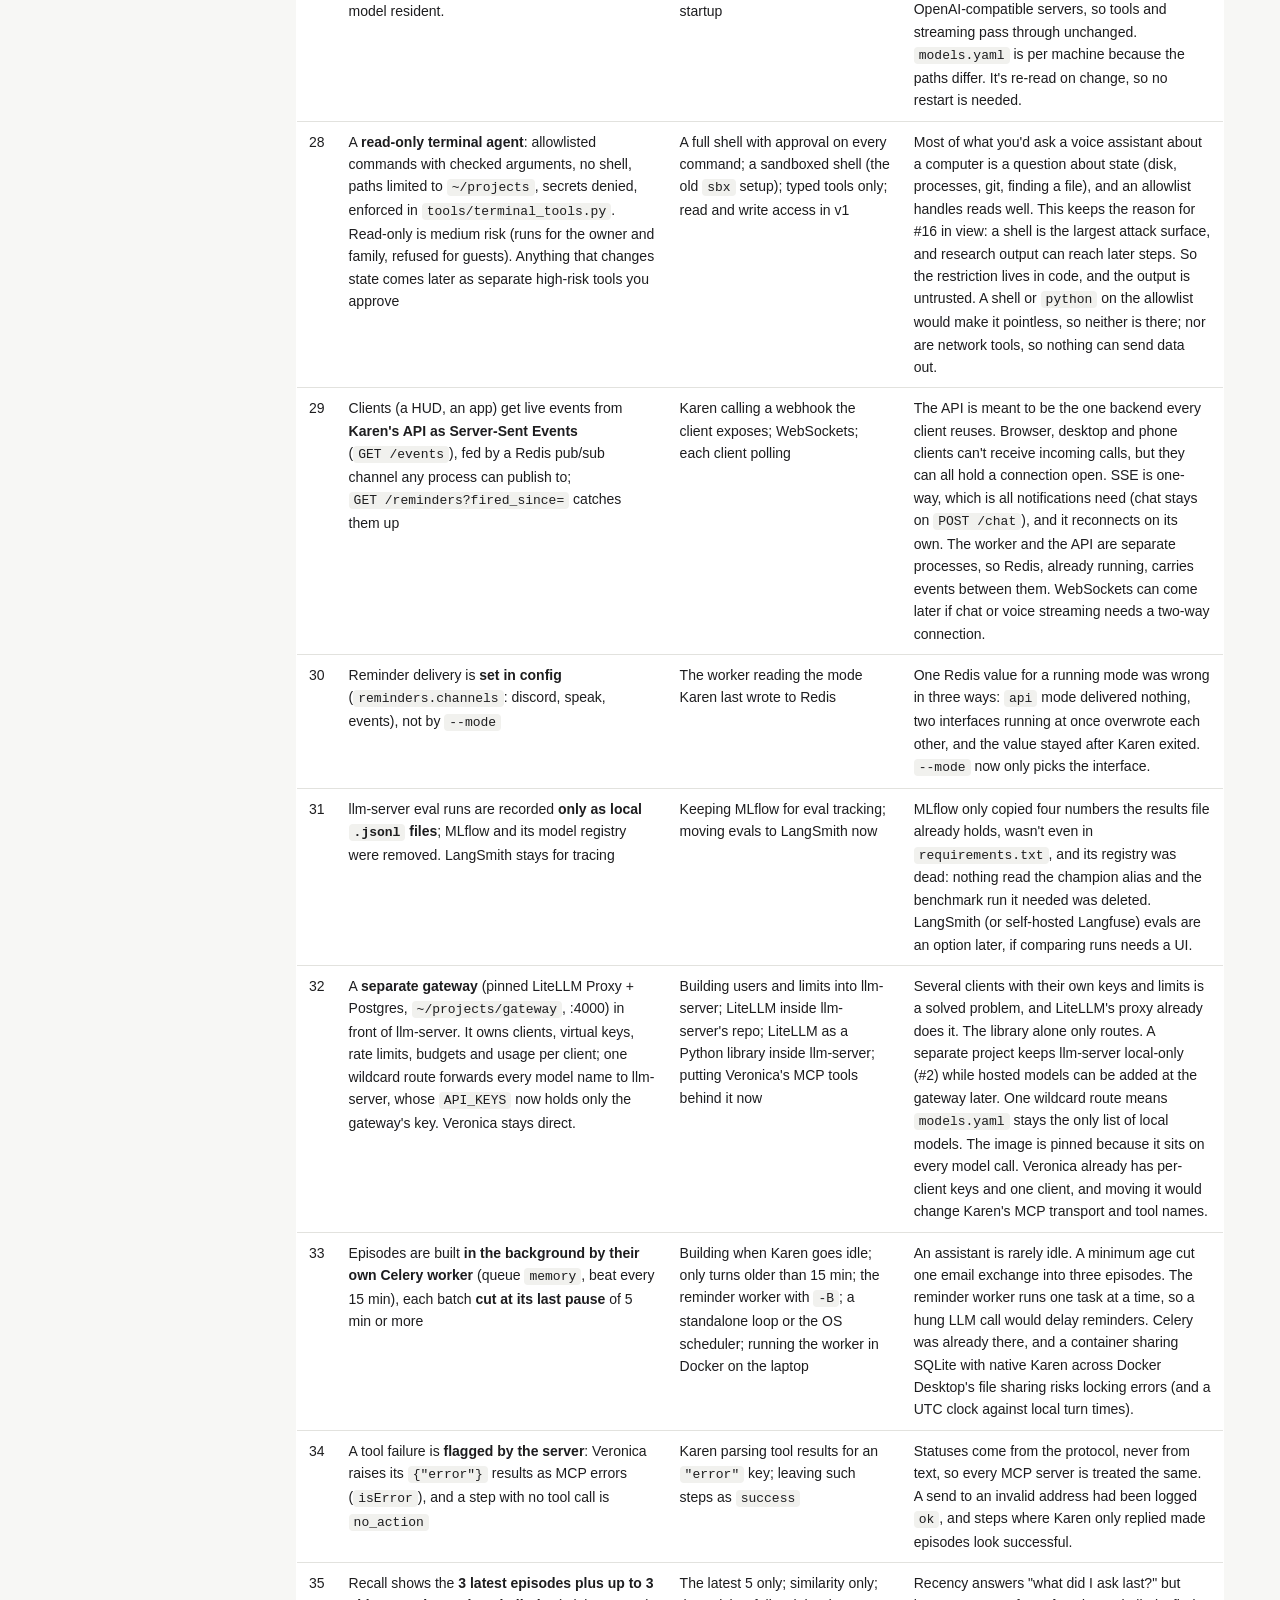
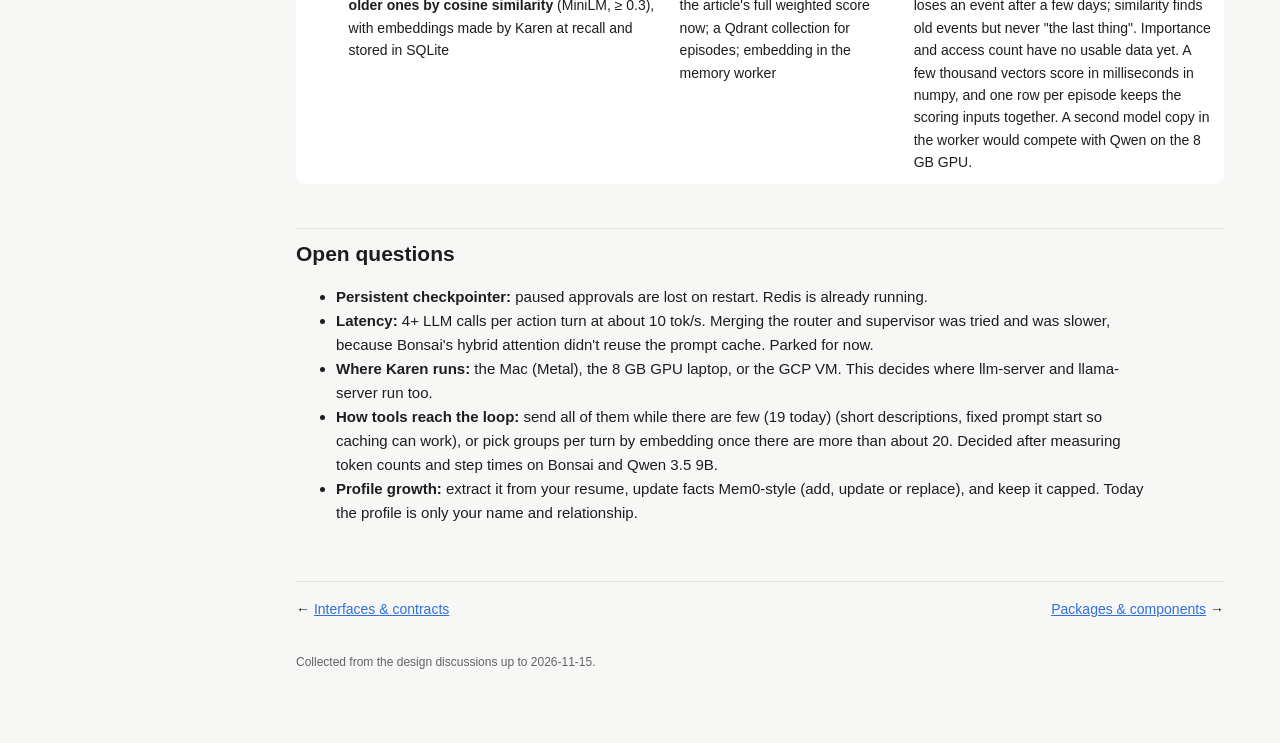
==== commit c6e480ba: "Single agent loop: built on a Karen branch, first benchmark Decision #25 and the loop concept now sa" ====
--- a/decisions.html
+++ b/decisions.html
@@ -39,7 +39,7 @@
   <tr><td>22</td><td><strong>Agents report only through <code>response</code></strong>; only the supervisor writes <code>agent_results</code></td><td>Research writing its results directly</td><td>The direct write duplicated results and hid the web-research warning on email approvals.</td></tr>
   <tr><td>23</td><td>Veronica's REST <code>/send-email</code> <strong>only emails the owner</strong> (recipient allowlist)</td><td>A human approval step on the REST route; removing it</td><td>Its only job is notifications to you, and an approval step would defeat that. An allowlist keeps automation working and means a leaked key can't email anyone else. Email to anyone else goes through MCP, where Karen asks you.</td></tr>
   <tr><td>24</td><td><strong>Tools are the unit</strong>: one <code>ToolRegistry</code> describes every tool with a group, a risk and labels (untrusted output, asks the user); agents bind by group</td><td>Each agent filtering tool names its own way (a substring, an allowlist, direct imports)</td><td>Three filters drifted: the email gate asked for approval on reads. The labels let one place enforce approval, which the single loop needs. MCP labels live in Karen's <code>tool_policy</code> until Veronica sends MCP annotations.</td></tr>
-  <tr><td>25</td><td><strong>Target: one agent loop over all tools</strong>, with a separate agent only when it earns it (its own multi-step workflow, or isolating untrusted content: research). <em>Agreed, not built.</em> Drawn out under <a href="karen-graph.html#concept-single-loop">Concept: one agent loop</a>.</td><td>A new agent node for every ability; keeping the router and the supervisor's fixed plan</td><td>Fixed nodes mean Karen can only do what a node was written for, can't change course after a result, and every ability needs graph changes. A loop combines tools on its own. Risk: on Bonsai every step re-reads every tool's description (about 25–45 tok/s), so the loop is built alongside the current graph and kept only if a test set says it wins.</td></tr>
+  <tr><td>25</td><td><strong>Target: one agent loop over all tools</strong>, with a separate agent only when it earns it (its own multi-step workflow, or isolating untrusted content: research). <em>Built on Karen's <code>single-loop</code> branch behind <code>orchestration: loop</code>; not the default yet.</em> First benchmark: 74/81 against 78/81, with 2.7 against 4.6 LLM calls per case. Drawn out and measured under <a href="karen-graph.html#concept-single-loop">Concept: one agent loop</a>.</td><td>A new agent node for every ability; keeping the router and the supervisor's fixed plan</td><td>Fixed nodes mean Karen can only do what a node was written for, can't change course after a result, and every ability needs graph changes. A loop combines tools on its own. Risk: on Bonsai every step re-reads every tool's description (about 25–45 tok/s), so the loop is built alongside the current graph and kept only if a test set says it wins.</td></tr>
   <tr><td>26</td><td><strong>Risk levels</strong> (low, medium, high) instead of a yes/no approval flag, plus a <strong>permission table</strong> (who is speaking × risk → run, ask first, refuse) enforced by <strong>one gate in every ReAct agent</strong></td><td>A <code>requires_approval</code> flag checked only in the email agent; relying on the prompt's guest rule</td><td>One judgement per tool drives approvals now and per-speaker permissions later, and maps onto MCP annotations. The gate in the shared base closes the gap where a high-risk tool outside email would run unasked. Unknown tools are high. Family is refused high-risk calls rather than approving the owner's outward actions.</td></tr>
   <tr><td>27</td><td><strong>Model loading is a plugin</strong> chosen per model by format and hardware. Clients name a model; <code>models.yaml</code> maps names to paths. llm-server starts the backend on demand and keeps one model resident.</td><td>The client picking the backend with a prefix; one hardcoded loader; models listed in <code>settings.py</code>; preloading at startup</td><td>The same GGUF runs on the Mac and the 8 GB laptop, and HF or MLX folders need other runtimes. A plugin per runtime keeps that choice in llm-server. Backends run as their own OpenAI-compatible servers, so tools and streaming pass through unchanged. <code>models.yaml</code> is per machine because the paths differ. It's re-read on change, so no restart is needed.</td></tr>
   <tr><td>28</td><td>A <strong>read-only terminal agent</strong>: allowlisted commands with checked arguments, no shell, paths limited to <code>~/projects</code>, secrets denied, enforced in <code>tools/terminal_tools.py</code>. Read-only is medium risk (runs for the owner and family, refused for guests). Anything that changes state comes later as separate high-risk tools you approve</td><td>A full shell with approval on every command; a sandboxed shell (the old <code>sbx</code> setup); typed tools only; read and write access in v1</td><td>Most of what you'd ask a voice assistant about a computer is a question about state (disk, processes, git, finding a file), and an allowlist handles reads well. This keeps the reason for #16 in view: a shell is the largest attack surface, and research output can reach later steps. So the restriction lives in code, and the output is untrusted. A shell or <code>python</code> on the allowlist would make it pointless, so neither is there; nor are network tools, so nothing can send data out.</td></tr>
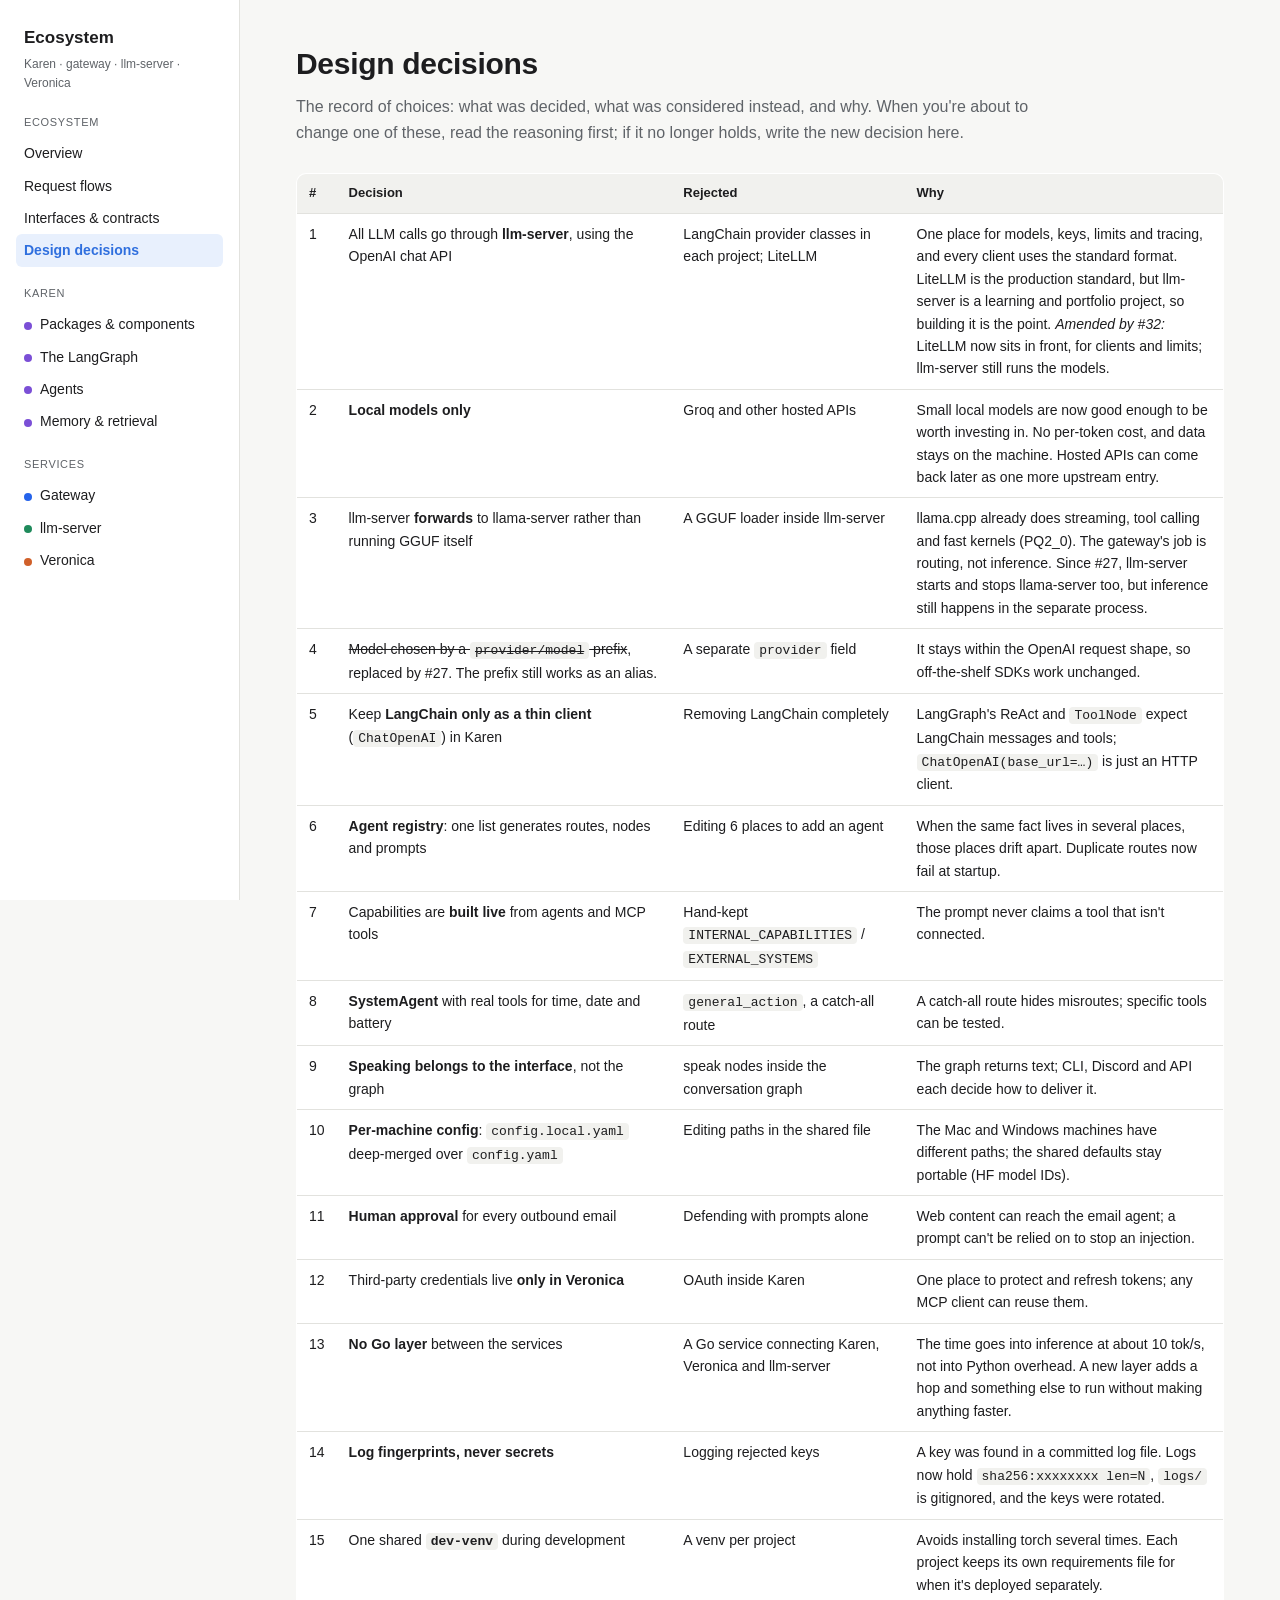
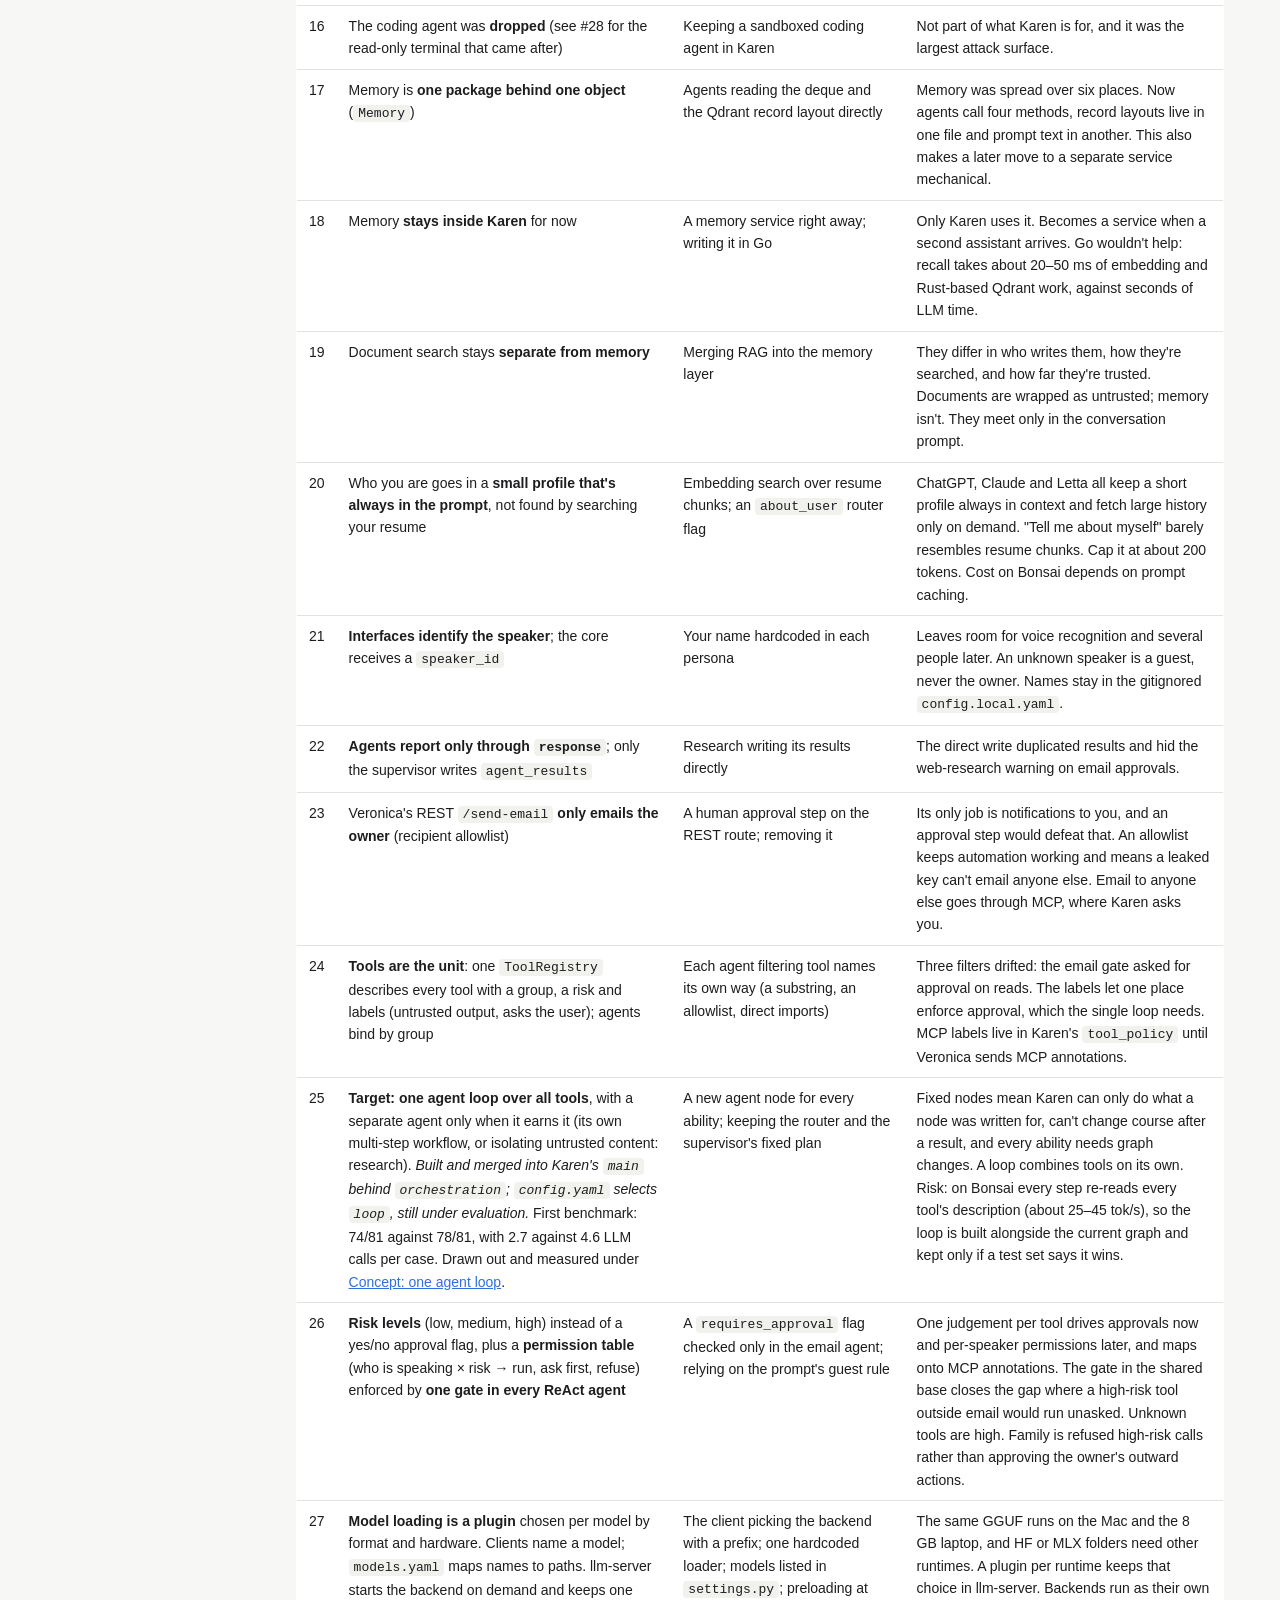
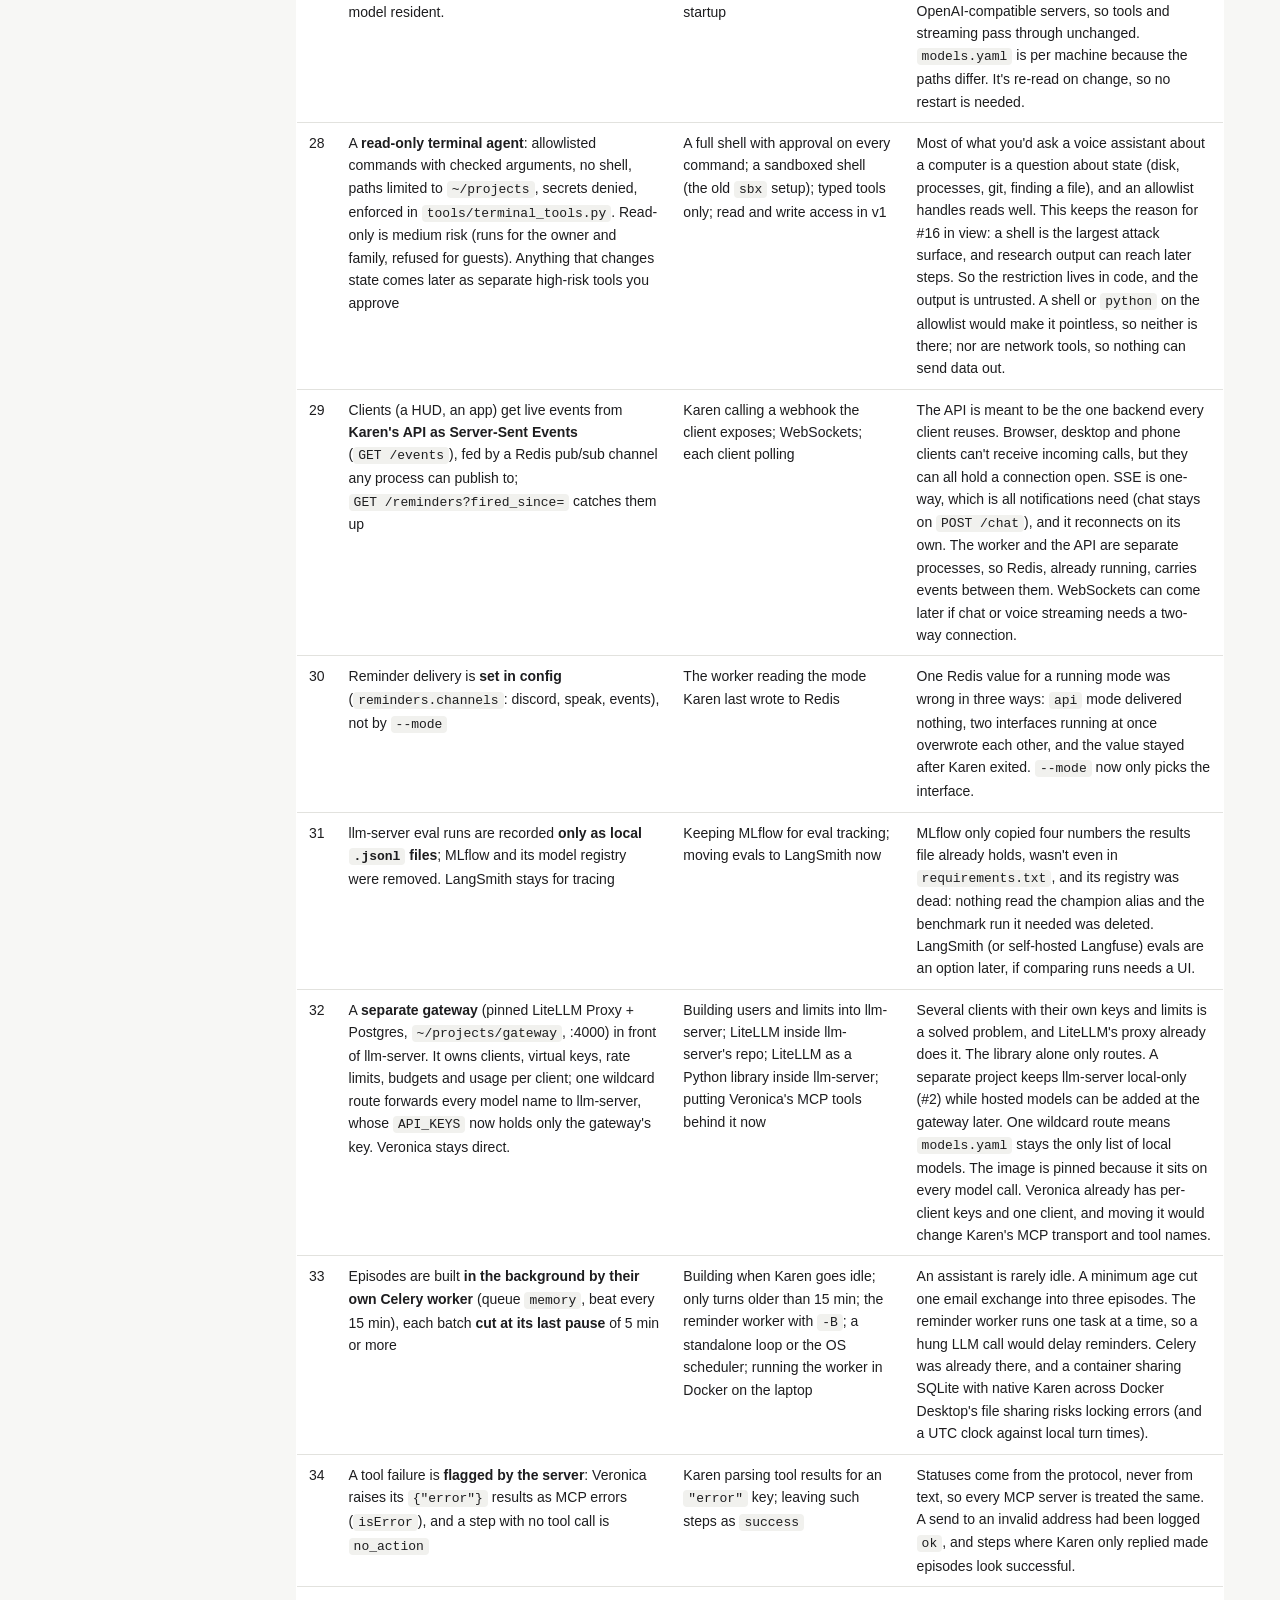
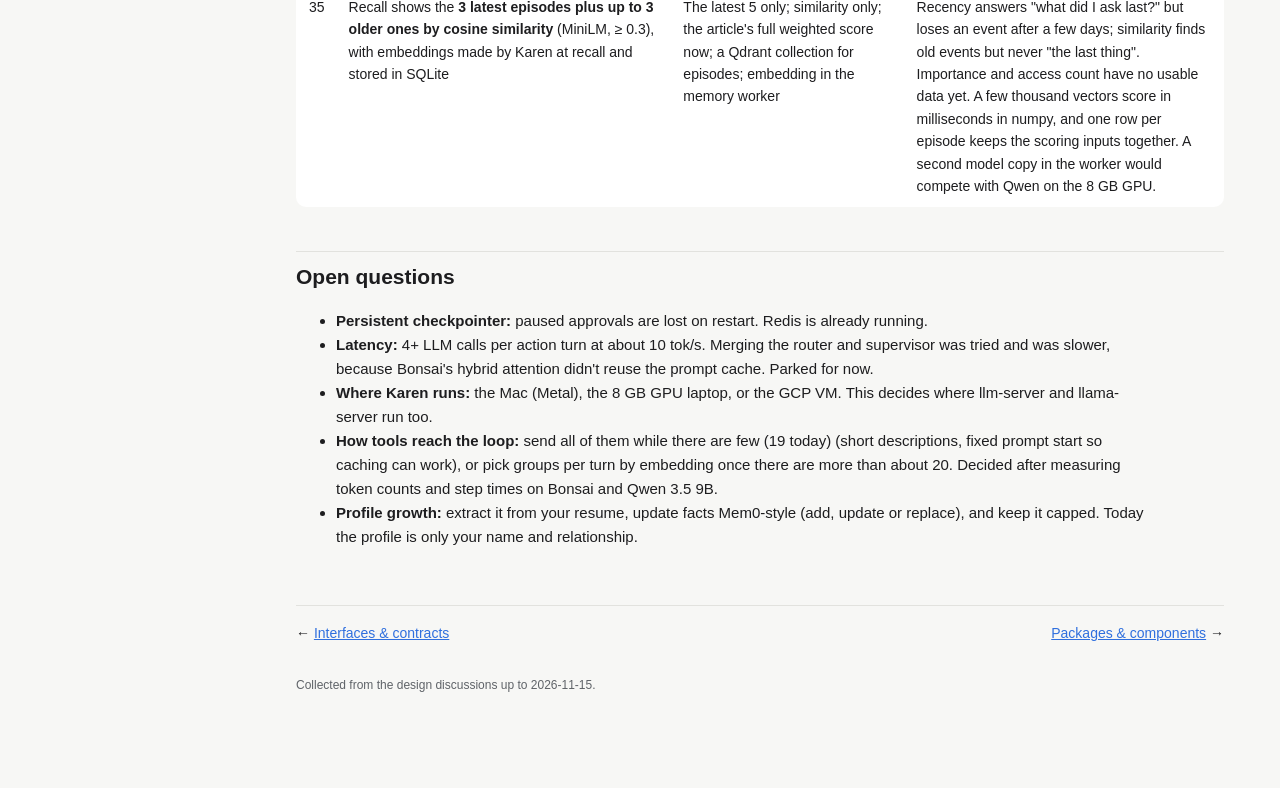
==== commit 2757634e: "Single loop merged into Karen main and selected by config Co-Authored-By: Claude Opus 5.5 <noreply@a" ====
--- a/decisions.html
+++ b/decisions.html
@@ -39,7 +39,7 @@
   <tr><td>22</td><td><strong>Agents report only through <code>response</code></strong>; only the supervisor writes <code>agent_results</code></td><td>Research writing its results directly</td><td>The direct write duplicated results and hid the web-research warning on email approvals.</td></tr>
   <tr><td>23</td><td>Veronica's REST <code>/send-email</code> <strong>only emails the owner</strong> (recipient allowlist)</td><td>A human approval step on the REST route; removing it</td><td>Its only job is notifications to you, and an approval step would defeat that. An allowlist keeps automation working and means a leaked key can't email anyone else. Email to anyone else goes through MCP, where Karen asks you.</td></tr>
   <tr><td>24</td><td><strong>Tools are the unit</strong>: one <code>ToolRegistry</code> describes every tool with a group, a risk and labels (untrusted output, asks the user); agents bind by group</td><td>Each agent filtering tool names its own way (a substring, an allowlist, direct imports)</td><td>Three filters drifted: the email gate asked for approval on reads. The labels let one place enforce approval, which the single loop needs. MCP labels live in Karen's <code>tool_policy</code> until Veronica sends MCP annotations.</td></tr>
-  <tr><td>25</td><td><strong>Target: one agent loop over all tools</strong>, with a separate agent only when it earns it (its own multi-step workflow, or isolating untrusted content: research). <em>Built on Karen's <code>single-loop</code> branch behind <code>orchestration: loop</code>; not the default yet.</em> First benchmark: 74/81 against 78/81, with 2.7 against 4.6 LLM calls per case. Drawn out and measured under <a href="karen-graph.html#concept-single-loop">Concept: one agent loop</a>.</td><td>A new agent node for every ability; keeping the router and the supervisor's fixed plan</td><td>Fixed nodes mean Karen can only do what a node was written for, can't change course after a result, and every ability needs graph changes. A loop combines tools on its own. Risk: on Bonsai every step re-reads every tool's description (about 25–45 tok/s), so the loop is built alongside the current graph and kept only if a test set says it wins.</td></tr>
+  <tr><td>25</td><td><strong>Target: one agent loop over all tools</strong>, with a separate agent only when it earns it (its own multi-step workflow, or isolating untrusted content: research). <em>Built and merged into Karen's <code>main</code> behind <code>orchestration</code>; <code>config.yaml</code> selects <code>loop</code>, still under evaluation.</em> First benchmark: 74/81 against 78/81, with 2.7 against 4.6 LLM calls per case. Drawn out and measured under <a href="karen-graph.html#concept-single-loop">Concept: one agent loop</a>.</td><td>A new agent node for every ability; keeping the router and the supervisor's fixed plan</td><td>Fixed nodes mean Karen can only do what a node was written for, can't change course after a result, and every ability needs graph changes. A loop combines tools on its own. Risk: on Bonsai every step re-reads every tool's description (about 25–45 tok/s), so the loop is built alongside the current graph and kept only if a test set says it wins.</td></tr>
   <tr><td>26</td><td><strong>Risk levels</strong> (low, medium, high) instead of a yes/no approval flag, plus a <strong>permission table</strong> (who is speaking × risk → run, ask first, refuse) enforced by <strong>one gate in every ReAct agent</strong></td><td>A <code>requires_approval</code> flag checked only in the email agent; relying on the prompt's guest rule</td><td>One judgement per tool drives approvals now and per-speaker permissions later, and maps onto MCP annotations. The gate in the shared base closes the gap where a high-risk tool outside email would run unasked. Unknown tools are high. Family is refused high-risk calls rather than approving the owner's outward actions.</td></tr>
   <tr><td>27</td><td><strong>Model loading is a plugin</strong> chosen per model by format and hardware. Clients name a model; <code>models.yaml</code> maps names to paths. llm-server starts the backend on demand and keeps one model resident.</td><td>The client picking the backend with a prefix; one hardcoded loader; models listed in <code>settings.py</code>; preloading at startup</td><td>The same GGUF runs on the Mac and the 8 GB laptop, and HF or MLX folders need other runtimes. A plugin per runtime keeps that choice in llm-server. Backends run as their own OpenAI-compatible servers, so tools and streaming pass through unchanged. <code>models.yaml</code> is per machine because the paths differ. It's re-read on change, so no restart is needed.</td></tr>
   <tr><td>28</td><td>A <strong>read-only terminal agent</strong>: allowlisted commands with checked arguments, no shell, paths limited to <code>~/projects</code>, secrets denied, enforced in <code>tools/terminal_tools.py</code>. Read-only is medium risk (runs for the owner and family, refused for guests). Anything that changes state comes later as separate high-risk tools you approve</td><td>A full shell with approval on every command; a sandboxed shell (the old <code>sbx</code> setup); typed tools only; read and write access in v1</td><td>Most of what you'd ask a voice assistant about a computer is a question about state (disk, processes, git, finding a file), and an allowlist handles reads well. This keeps the reason for #16 in view: a shell is the largest attack surface, and research output can reach later steps. So the restriction lives in code, and the output is untrusted. A shell or <code>python</code> on the allowlist would make it pointless, so neither is there; nor are network tools, so nothing can send data out.</td></tr>
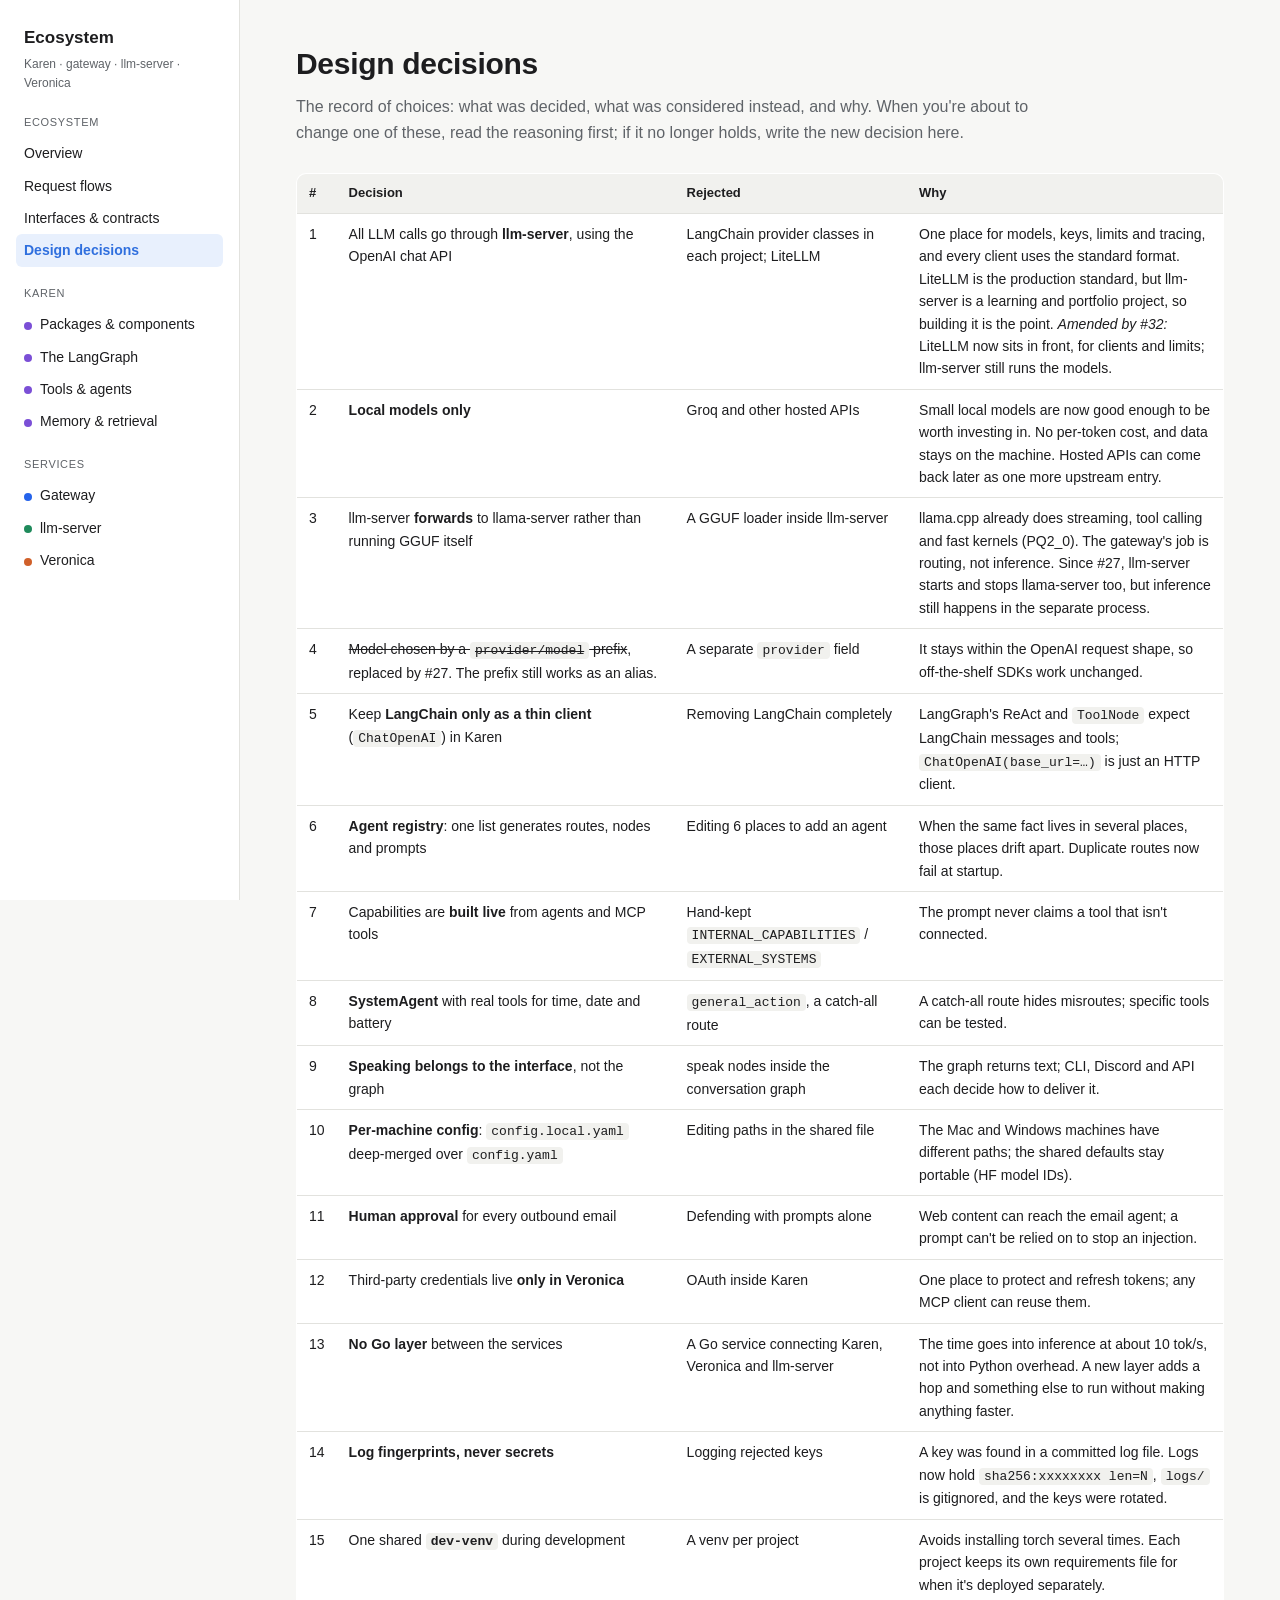
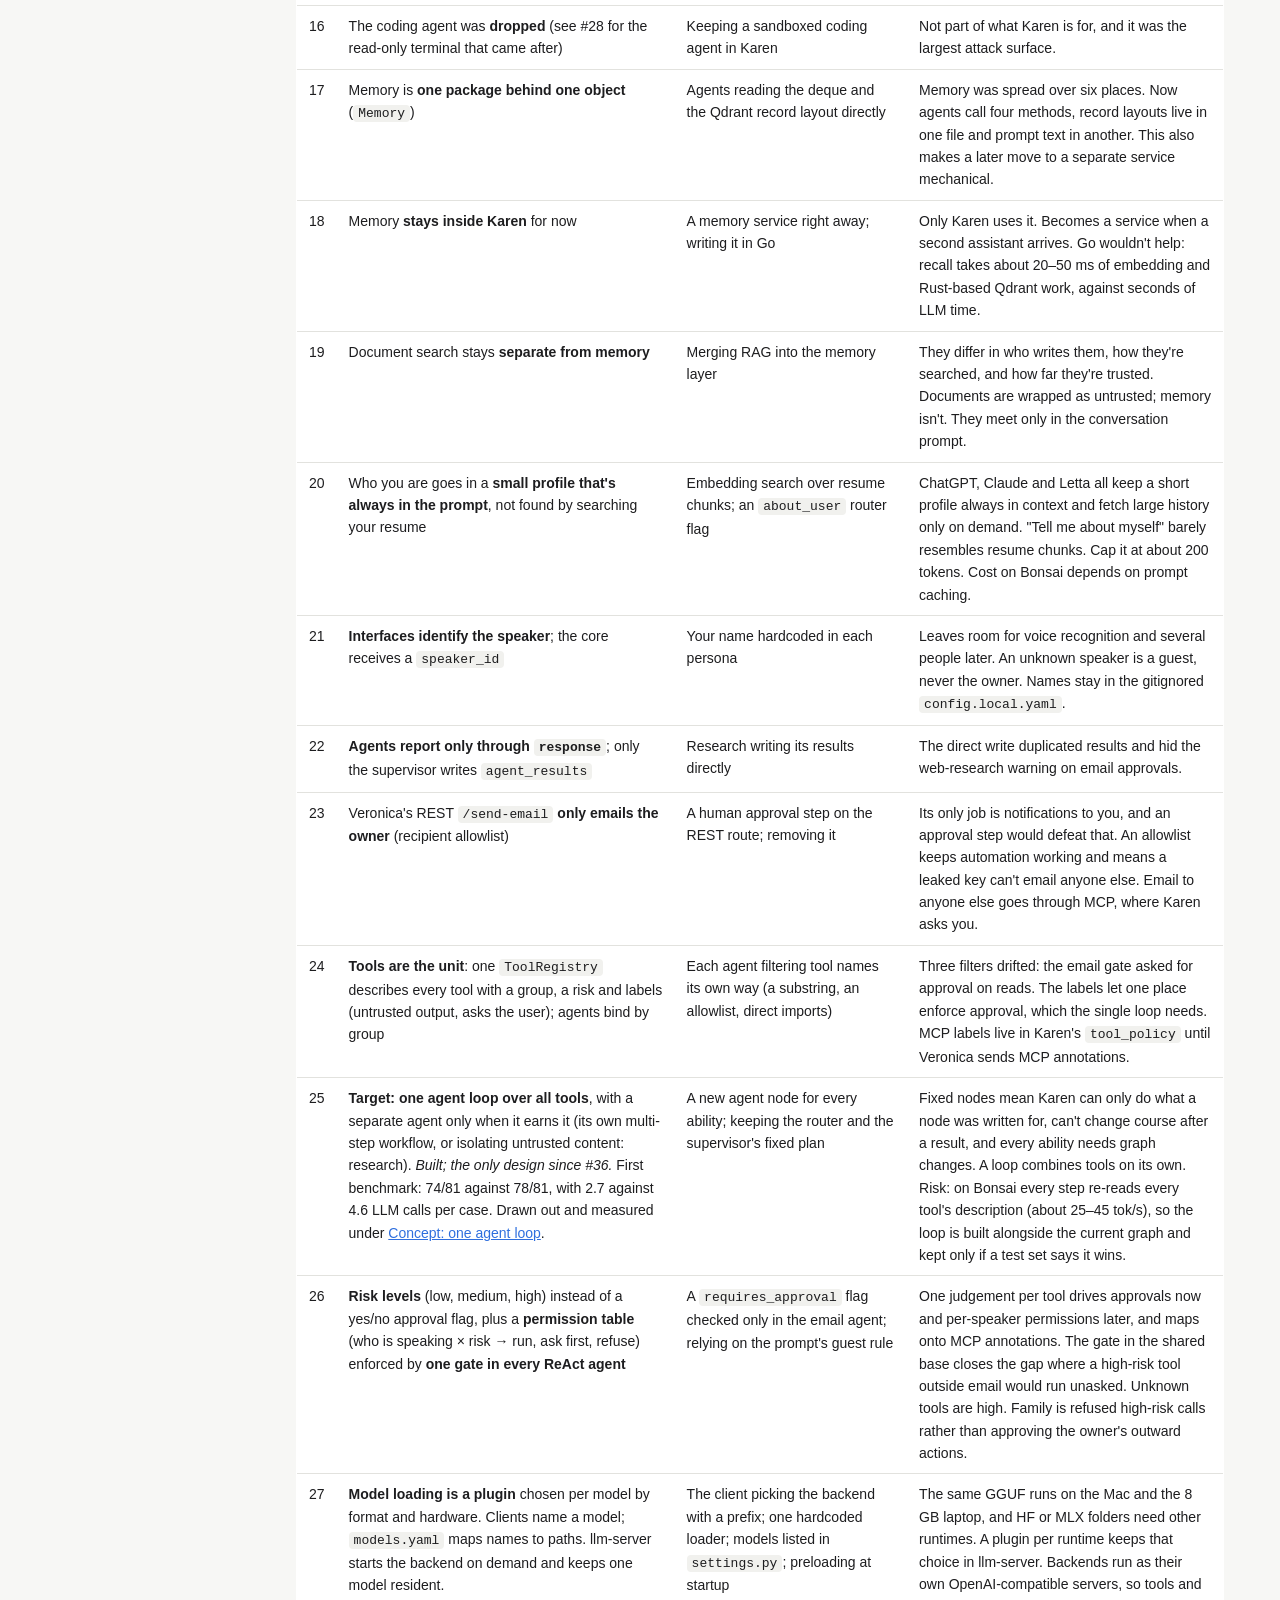
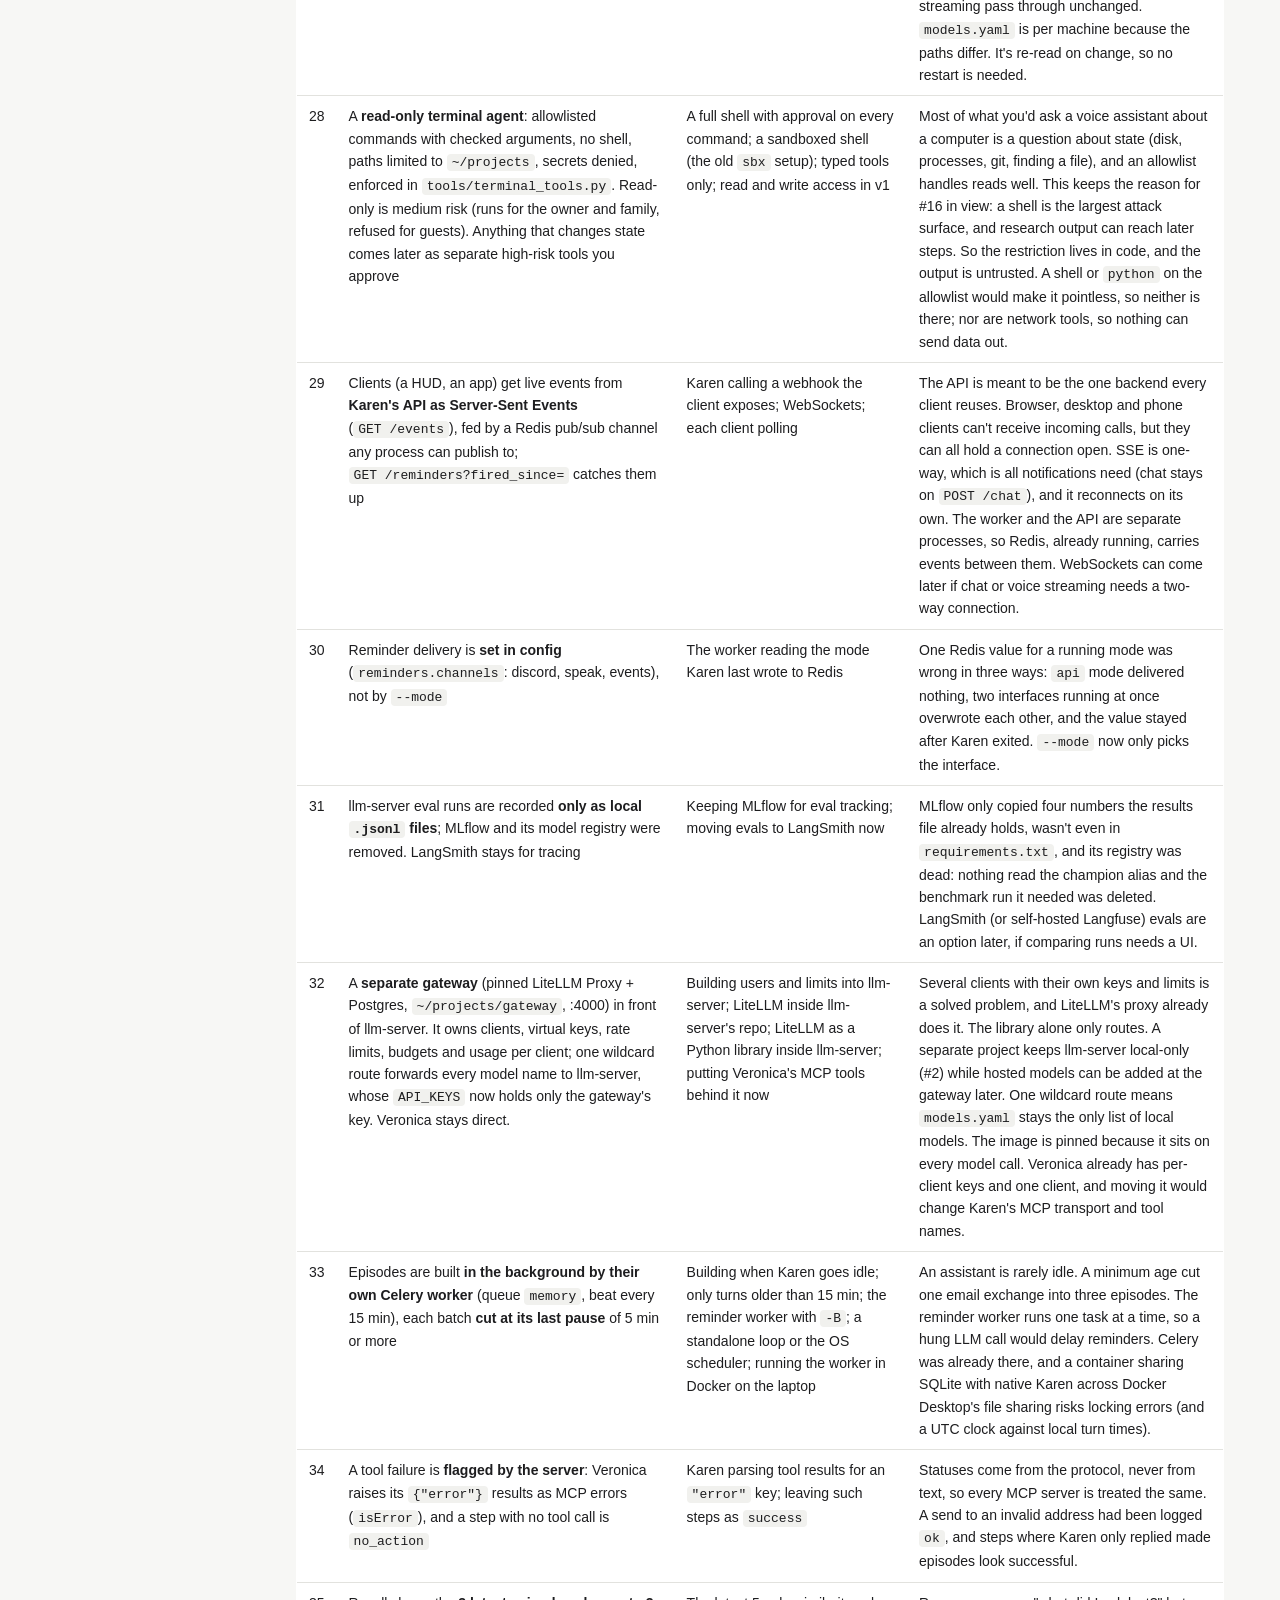
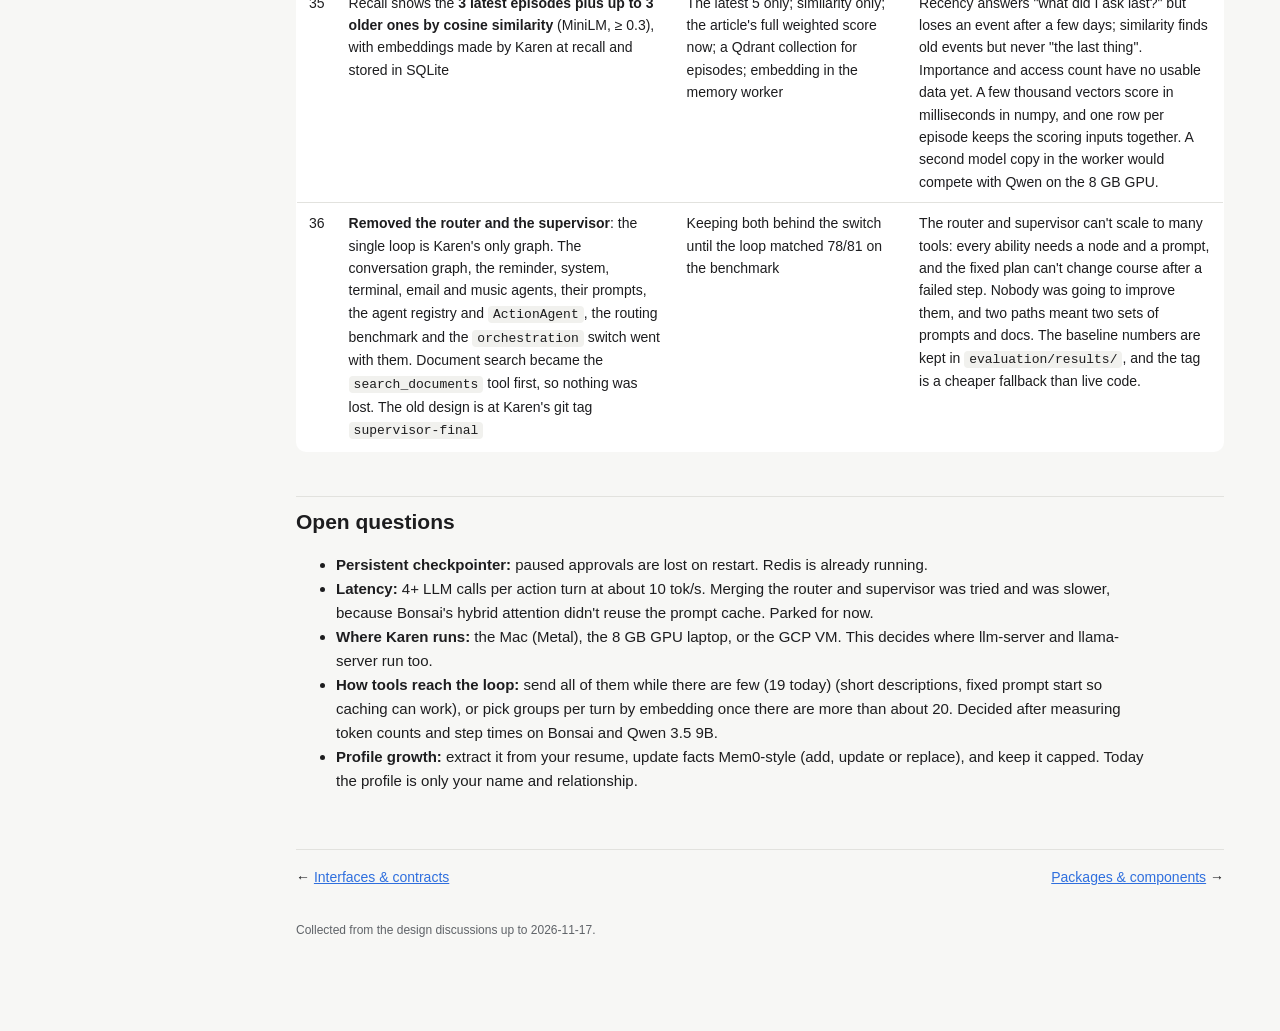
==== commit 250dc842: "Router and supervisor removed: the single loop is Karen's only graph Graph, tools and agents, flows," ====
--- a/decisions.html
+++ b/decisions.html
@@ -39,7 +39,7 @@
   <tr><td>22</td><td><strong>Agents report only through <code>response</code></strong>; only the supervisor writes <code>agent_results</code></td><td>Research writing its results directly</td><td>The direct write duplicated results and hid the web-research warning on email approvals.</td></tr>
   <tr><td>23</td><td>Veronica's REST <code>/send-email</code> <strong>only emails the owner</strong> (recipient allowlist)</td><td>A human approval step on the REST route; removing it</td><td>Its only job is notifications to you, and an approval step would defeat that. An allowlist keeps automation working and means a leaked key can't email anyone else. Email to anyone else goes through MCP, where Karen asks you.</td></tr>
   <tr><td>24</td><td><strong>Tools are the unit</strong>: one <code>ToolRegistry</code> describes every tool with a group, a risk and labels (untrusted output, asks the user); agents bind by group</td><td>Each agent filtering tool names its own way (a substring, an allowlist, direct imports)</td><td>Three filters drifted: the email gate asked for approval on reads. The labels let one place enforce approval, which the single loop needs. MCP labels live in Karen's <code>tool_policy</code> until Veronica sends MCP annotations.</td></tr>
-  <tr><td>25</td><td><strong>Target: one agent loop over all tools</strong>, with a separate agent only when it earns it (its own multi-step workflow, or isolating untrusted content: research). <em>Built and merged into Karen's <code>main</code> behind <code>orchestration</code>; <code>config.yaml</code> selects <code>loop</code>, still under evaluation.</em> First benchmark: 74/81 against 78/81, with 2.7 against 4.6 LLM calls per case. Drawn out and measured under <a href="karen-graph.html#concept-single-loop">Concept: one agent loop</a>.</td><td>A new agent node for every ability; keeping the router and the supervisor's fixed plan</td><td>Fixed nodes mean Karen can only do what a node was written for, can't change course after a result, and every ability needs graph changes. A loop combines tools on its own. Risk: on Bonsai every step re-reads every tool's description (about 25–45 tok/s), so the loop is built alongside the current graph and kept only if a test set says it wins.</td></tr>
+  <tr><td>25</td><td><strong>Target: one agent loop over all tools</strong>, with a separate agent only when it earns it (its own multi-step workflow, or isolating untrusted content: research). <em>Built; the only design since #36.</em> First benchmark: 74/81 against 78/81, with 2.7 against 4.6 LLM calls per case. Drawn out and measured under <a href="karen-graph.html#concept-single-loop">Concept: one agent loop</a>.</td><td>A new agent node for every ability; keeping the router and the supervisor's fixed plan</td><td>Fixed nodes mean Karen can only do what a node was written for, can't change course after a result, and every ability needs graph changes. A loop combines tools on its own. Risk: on Bonsai every step re-reads every tool's description (about 25–45 tok/s), so the loop is built alongside the current graph and kept only if a test set says it wins.</td></tr>
   <tr><td>26</td><td><strong>Risk levels</strong> (low, medium, high) instead of a yes/no approval flag, plus a <strong>permission table</strong> (who is speaking × risk → run, ask first, refuse) enforced by <strong>one gate in every ReAct agent</strong></td><td>A <code>requires_approval</code> flag checked only in the email agent; relying on the prompt's guest rule</td><td>One judgement per tool drives approvals now and per-speaker permissions later, and maps onto MCP annotations. The gate in the shared base closes the gap where a high-risk tool outside email would run unasked. Unknown tools are high. Family is refused high-risk calls rather than approving the owner's outward actions.</td></tr>
   <tr><td>27</td><td><strong>Model loading is a plugin</strong> chosen per model by format and hardware. Clients name a model; <code>models.yaml</code> maps names to paths. llm-server starts the backend on demand and keeps one model resident.</td><td>The client picking the backend with a prefix; one hardcoded loader; models listed in <code>settings.py</code>; preloading at startup</td><td>The same GGUF runs on the Mac and the 8 GB laptop, and HF or MLX folders need other runtimes. A plugin per runtime keeps that choice in llm-server. Backends run as their own OpenAI-compatible servers, so tools and streaming pass through unchanged. <code>models.yaml</code> is per machine because the paths differ. It's re-read on change, so no restart is needed.</td></tr>
   <tr><td>28</td><td>A <strong>read-only terminal agent</strong>: allowlisted commands with checked arguments, no shell, paths limited to <code>~/projects</code>, secrets denied, enforced in <code>tools/terminal_tools.py</code>. Read-only is medium risk (runs for the owner and family, refused for guests). Anything that changes state comes later as separate high-risk tools you approve</td><td>A full shell with approval on every command; a sandboxed shell (the old <code>sbx</code> setup); typed tools only; read and write access in v1</td><td>Most of what you'd ask a voice assistant about a computer is a question about state (disk, processes, git, finding a file), and an allowlist handles reads well. This keeps the reason for #16 in view: a shell is the largest attack surface, and research output can reach later steps. So the restriction lives in code, and the output is untrusted. A shell or <code>python</code> on the allowlist would make it pointless, so neither is there; nor are network tools, so nothing can send data out.</td></tr>
@@ -50,6 +50,7 @@
   <tr><td>33</td><td>Episodes are built <strong>in the background by their own Celery worker</strong> (queue <code>memory</code>, beat every 15 min), each batch <strong>cut at its last pause</strong> of 5 min or more</td><td>Building when Karen goes idle; only turns older than 15 min; the reminder worker with <code>-B</code>; a standalone loop or the OS scheduler; running the worker in Docker on the laptop</td><td>An assistant is rarely idle. A minimum age cut one email exchange into three episodes. The reminder worker runs one task at a time, so a hung LLM call would delay reminders. Celery was already there, and a container sharing SQLite with native Karen across Docker Desktop's file sharing risks locking errors (and a UTC clock against local turn times).</td></tr>
   <tr><td>34</td><td>A tool failure is <strong>flagged by the server</strong>: Veronica raises its <code>{"error"}</code> results as MCP errors (<code>isError</code>), and a step with no tool call is <code>no_action</code></td><td>Karen parsing tool results for an <code>"error"</code> key; leaving such steps as <code>success</code></td><td>Statuses come from the protocol, never from text, so every MCP server is treated the same. A send to an invalid address had been logged <code>ok</code>, and steps where Karen only replied made episodes look successful.</td></tr>
   <tr><td>35</td><td>Recall shows the <strong>3 latest episodes plus up to 3 older ones by cosine similarity</strong> (MiniLM, &ge; 0.3), with embeddings made by Karen at recall and stored in SQLite</td><td>The latest 5 only; similarity only; the article's full weighted score now; a Qdrant collection for episodes; embedding in the memory worker</td><td>Recency answers "what did I ask last?" but loses an event after a few days; similarity finds old events but never "the last thing". Importance and access count have no usable data yet. A few thousand vectors score in milliseconds in numpy, and one row per episode keeps the scoring inputs together. A second model copy in the worker would compete with Qwen on the 8 GB GPU.</td></tr>
+  <tr><td>36</td><td><strong>Removed the router and the supervisor</strong>: the single loop is Karen's only graph. The conversation graph, the reminder, system, terminal, email and music agents, their prompts, the agent registry and <code>ActionAgent</code>, the routing benchmark and the <code>orchestration</code> switch went with them. Document search became the <code>search_documents</code> tool first, so nothing was lost. The old design is at Karen's git tag <code>supervisor-final</code></td><td>Keeping both behind the switch until the loop matched 78/81 on the benchmark</td><td>The router and supervisor can't scale to many tools: every ability needs a node and a prompt, and the fixed plan can't change course after a failed step. Nobody was going to improve them, and two paths meant two sets of prompts and docs. The baseline numbers are kept in <code>evaluation/results/</code>, and the tag is a cheaper fallback than live code.</td></tr>
 </table>
 
 <h2>Open questions</h2>
@@ -62,7 +63,7 @@
 </ul>
 
 <div id="pager" class="pager"></div>
-<p class="meta">Collected from the design discussions up to 2026-11-15.</p>
+<p class="meta">Collected from the design discussions up to 2026-11-17.</p>
 </main>
 <script src="assets/site.js"></script>
 </body>
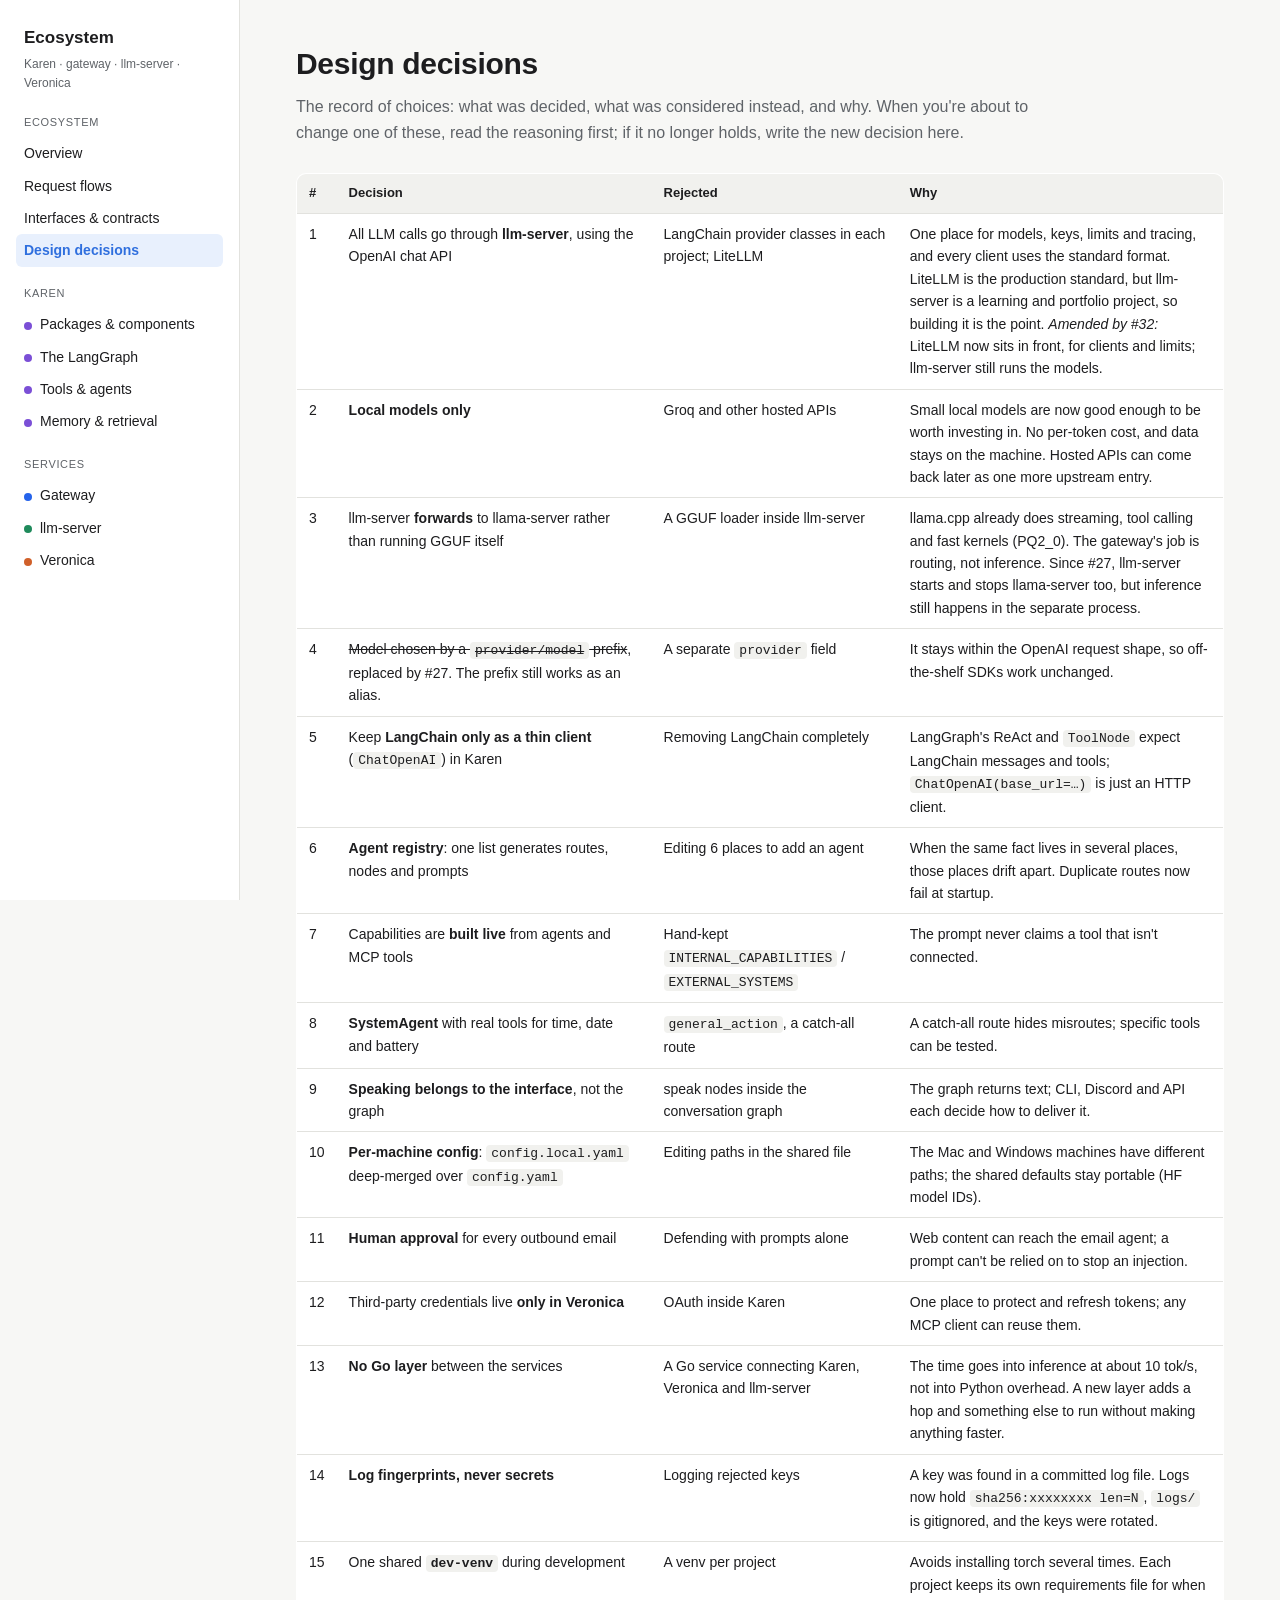
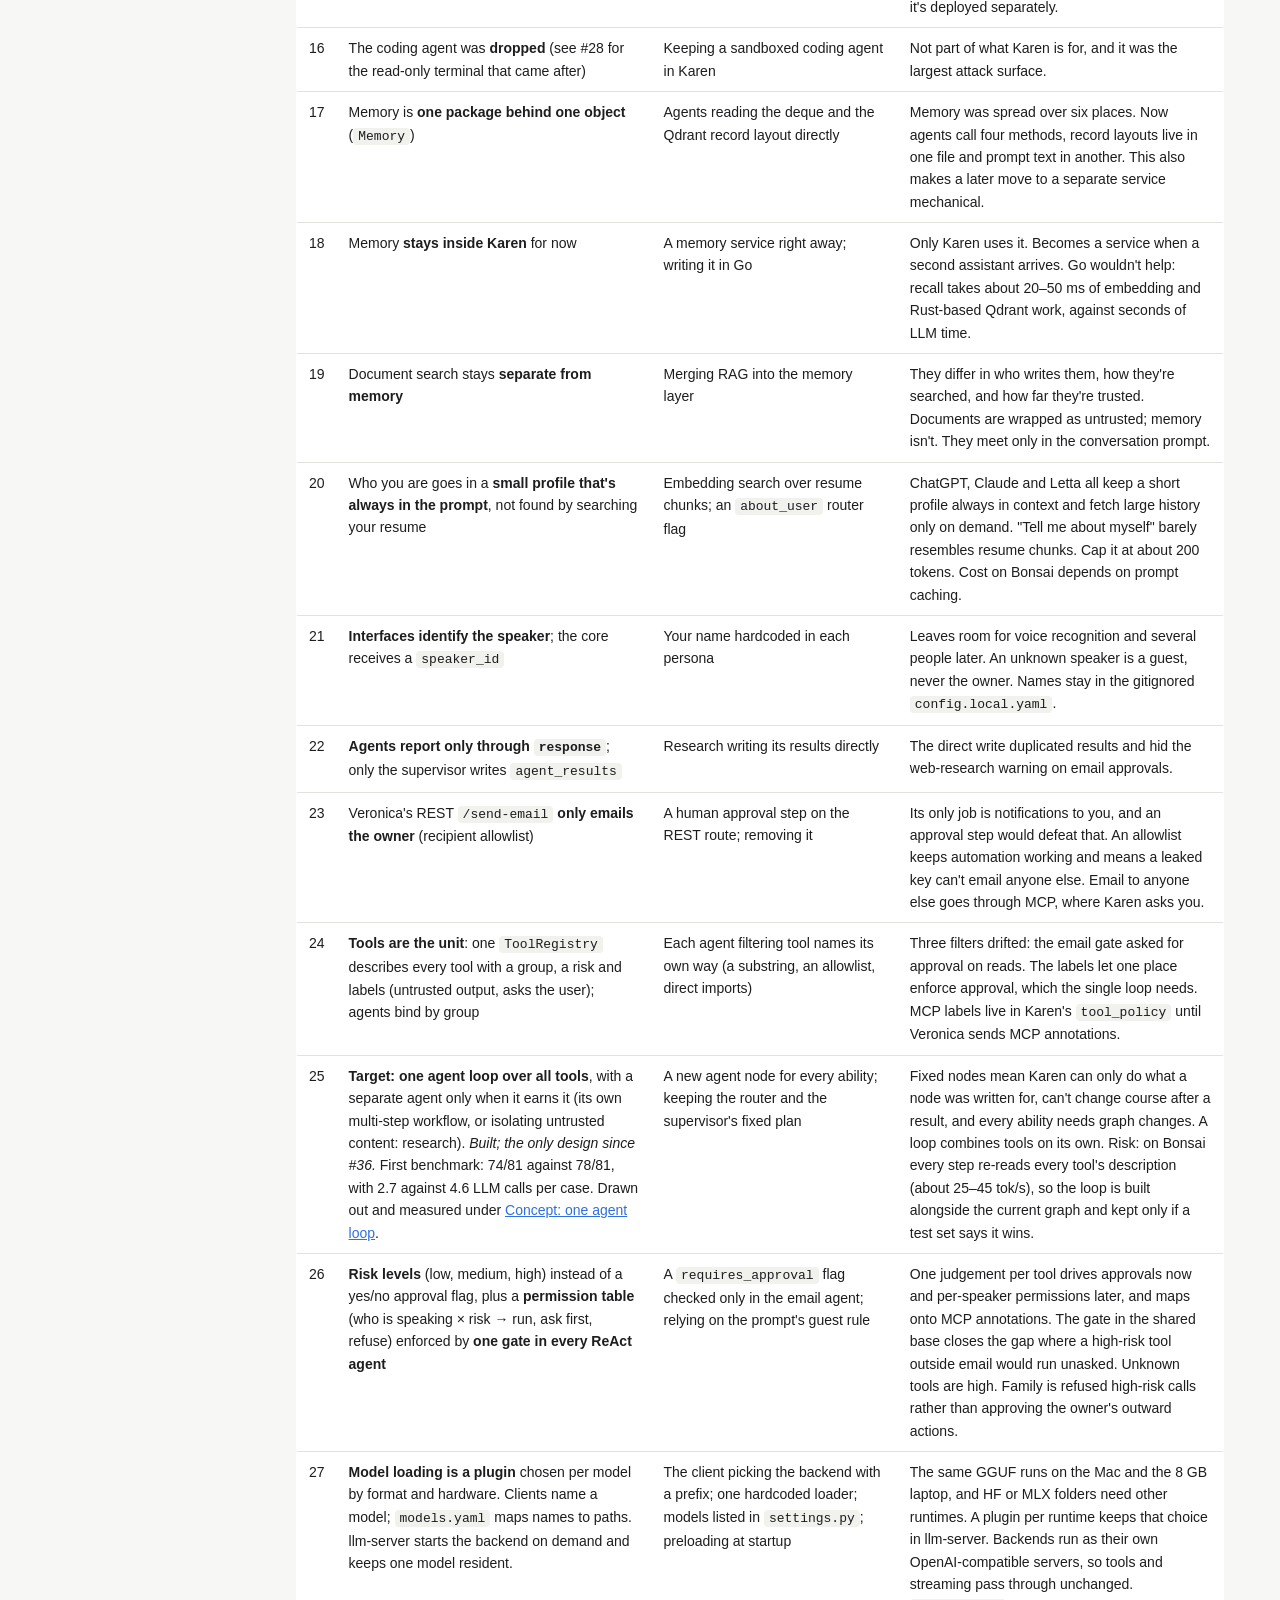
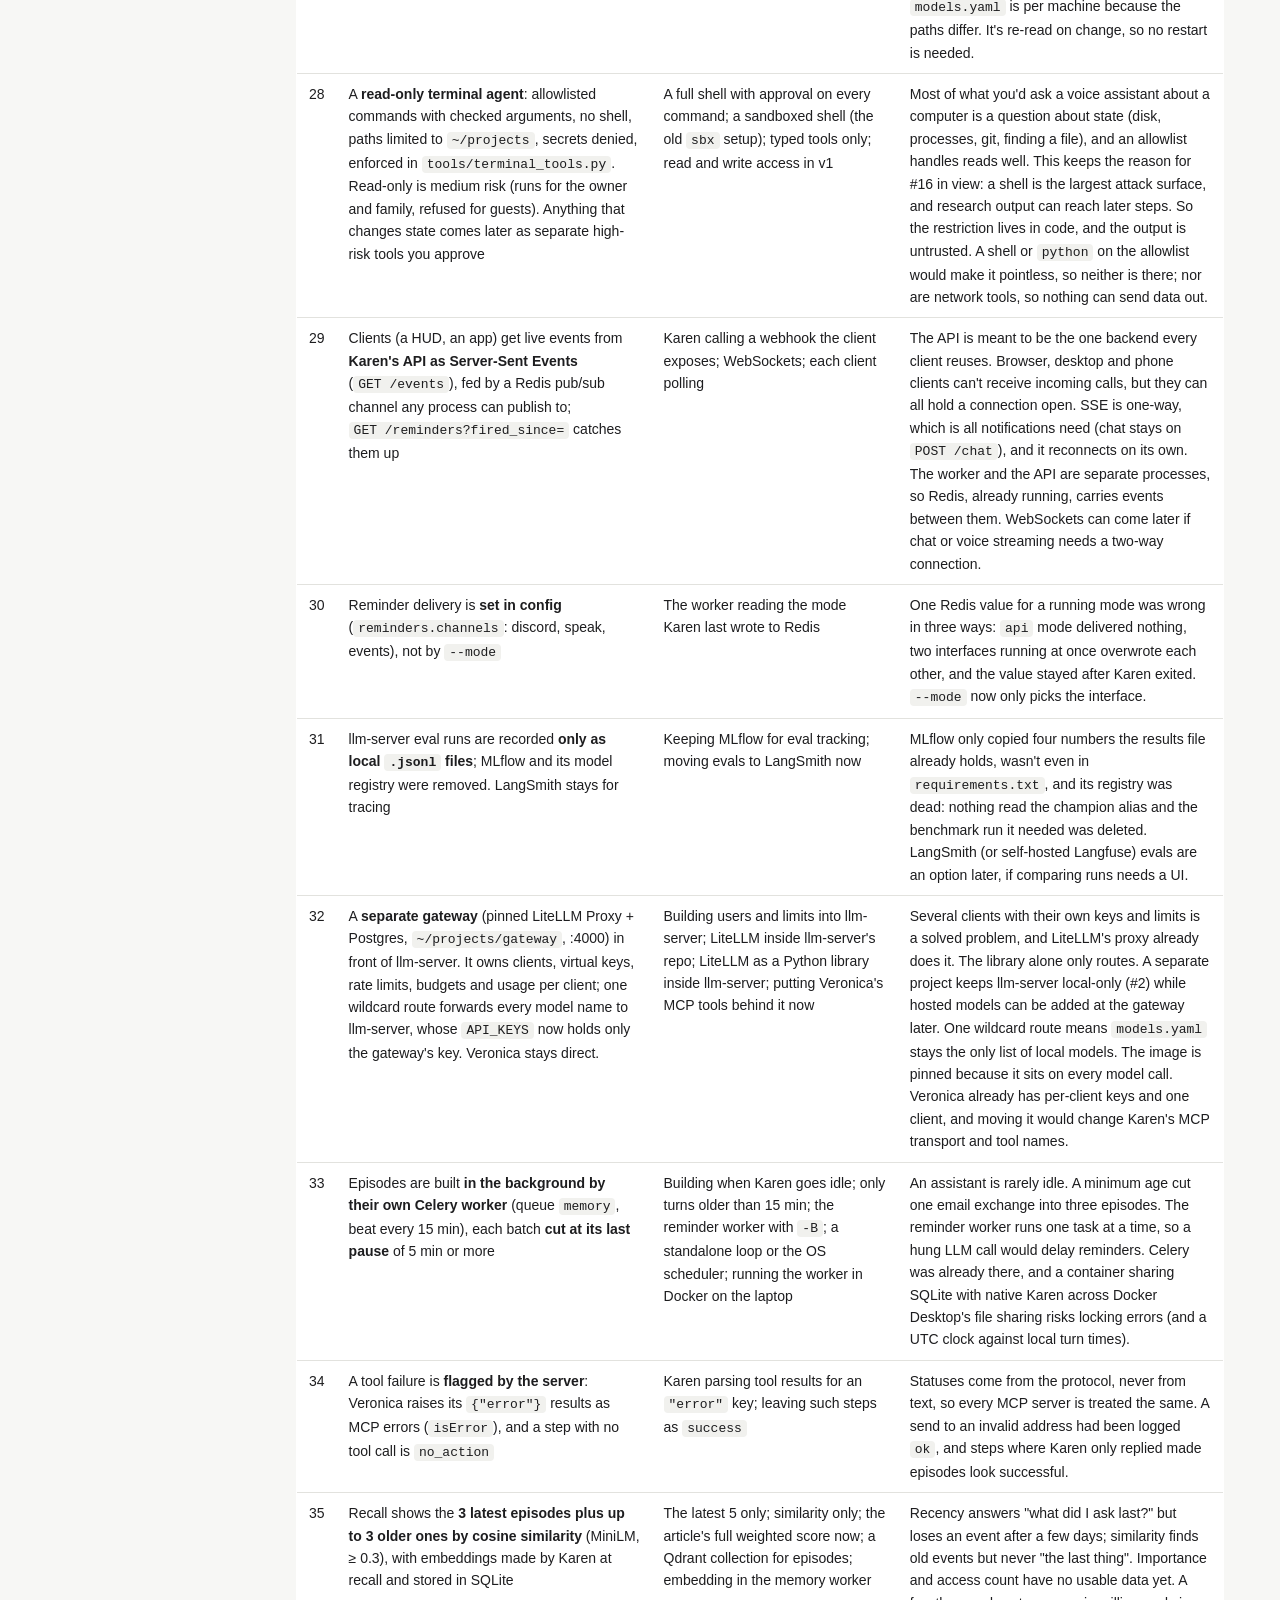
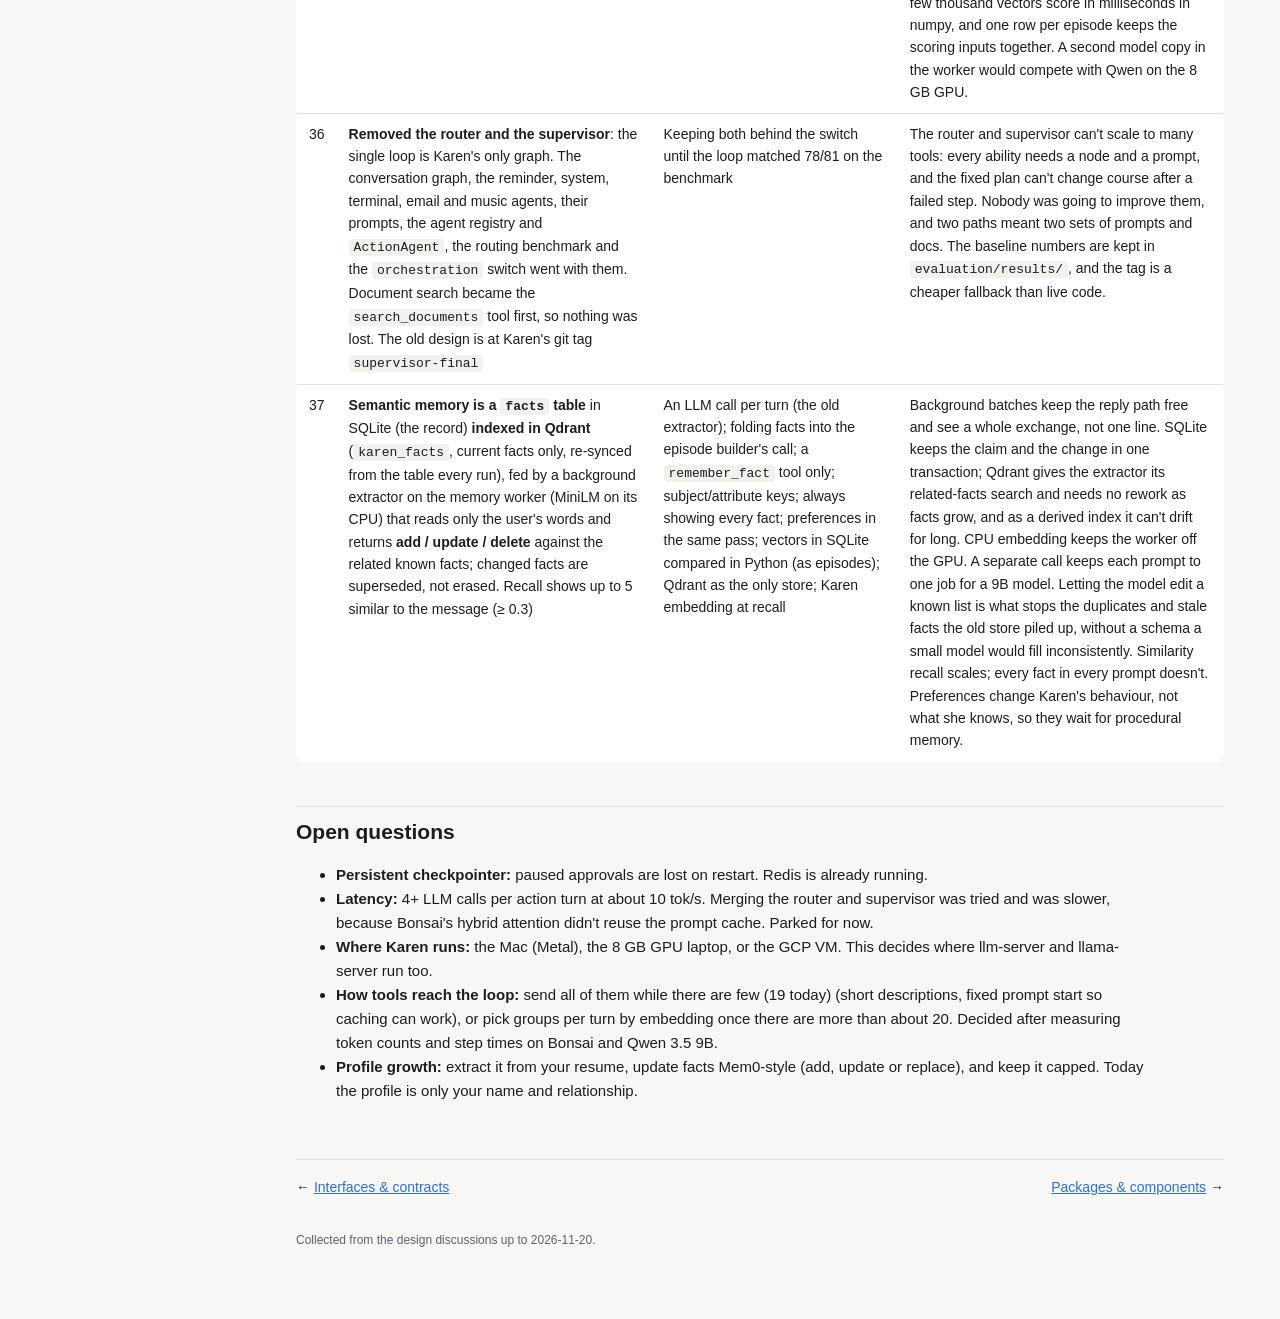
==== commit 06a80ced: "Semantic memory: facts table indexed in Qdrant (decision 37) Memory page: the facts layer, the extra" ====
--- a/decisions.html
+++ b/decisions.html
@@ -51,6 +51,7 @@
   <tr><td>34</td><td>A tool failure is <strong>flagged by the server</strong>: Veronica raises its <code>{"error"}</code> results as MCP errors (<code>isError</code>), and a step with no tool call is <code>no_action</code></td><td>Karen parsing tool results for an <code>"error"</code> key; leaving such steps as <code>success</code></td><td>Statuses come from the protocol, never from text, so every MCP server is treated the same. A send to an invalid address had been logged <code>ok</code>, and steps where Karen only replied made episodes look successful.</td></tr>
   <tr><td>35</td><td>Recall shows the <strong>3 latest episodes plus up to 3 older ones by cosine similarity</strong> (MiniLM, &ge; 0.3), with embeddings made by Karen at recall and stored in SQLite</td><td>The latest 5 only; similarity only; the article's full weighted score now; a Qdrant collection for episodes; embedding in the memory worker</td><td>Recency answers "what did I ask last?" but loses an event after a few days; similarity finds old events but never "the last thing". Importance and access count have no usable data yet. A few thousand vectors score in milliseconds in numpy, and one row per episode keeps the scoring inputs together. A second model copy in the worker would compete with Qwen on the 8 GB GPU.</td></tr>
   <tr><td>36</td><td><strong>Removed the router and the supervisor</strong>: the single loop is Karen's only graph. The conversation graph, the reminder, system, terminal, email and music agents, their prompts, the agent registry and <code>ActionAgent</code>, the routing benchmark and the <code>orchestration</code> switch went with them. Document search became the <code>search_documents</code> tool first, so nothing was lost. The old design is at Karen's git tag <code>supervisor-final</code></td><td>Keeping both behind the switch until the loop matched 78/81 on the benchmark</td><td>The router and supervisor can't scale to many tools: every ability needs a node and a prompt, and the fixed plan can't change course after a failed step. Nobody was going to improve them, and two paths meant two sets of prompts and docs. The baseline numbers are kept in <code>evaluation/results/</code>, and the tag is a cheaper fallback than live code.</td></tr>
+  <tr><td>37</td><td><strong>Semantic memory is a <code>facts</code> table</strong> in SQLite (the record) <strong>indexed in Qdrant</strong> (<code>karen_facts</code>, current facts only, re-synced from the table every run), fed by a background extractor on the memory worker (MiniLM on its CPU) that reads only the user's words and returns <strong>add / update / delete</strong> against the related known facts; changed facts are superseded, not erased. Recall shows up to 5 similar to the message (&ge; 0.3)</td><td>An LLM call per turn (the old extractor); folding facts into the episode builder's call; a <code>remember_fact</code> tool only; subject/attribute keys; always showing every fact; preferences in the same pass; vectors in SQLite compared in Python (as episodes); Qdrant as the only store; Karen embedding at recall</td><td>Background batches keep the reply path free and see a whole exchange, not one line. SQLite keeps the claim and the change in one transaction; Qdrant gives the extractor its related-facts search and needs no rework as facts grow, and as a derived index it can't drift for long. CPU embedding keeps the worker off the GPU. A separate call keeps each prompt to one job for a 9B model. Letting the model edit a known list is what stops the duplicates and stale facts the old store piled up, without a schema a small model would fill inconsistently. Similarity recall scales; every fact in every prompt doesn't. Preferences change Karen's behaviour, not what she knows, so they wait for procedural memory.</td></tr>
 </table>
 
 <h2>Open questions</h2>
@@ -63,7 +64,7 @@
 </ul>
 
 <div id="pager" class="pager"></div>
-<p class="meta">Collected from the design discussions up to 2026-11-17.</p>
+<p class="meta">Collected from the design discussions up to 2026-11-20.</p>
 </main>
 <script src="assets/site.js"></script>
 </body>
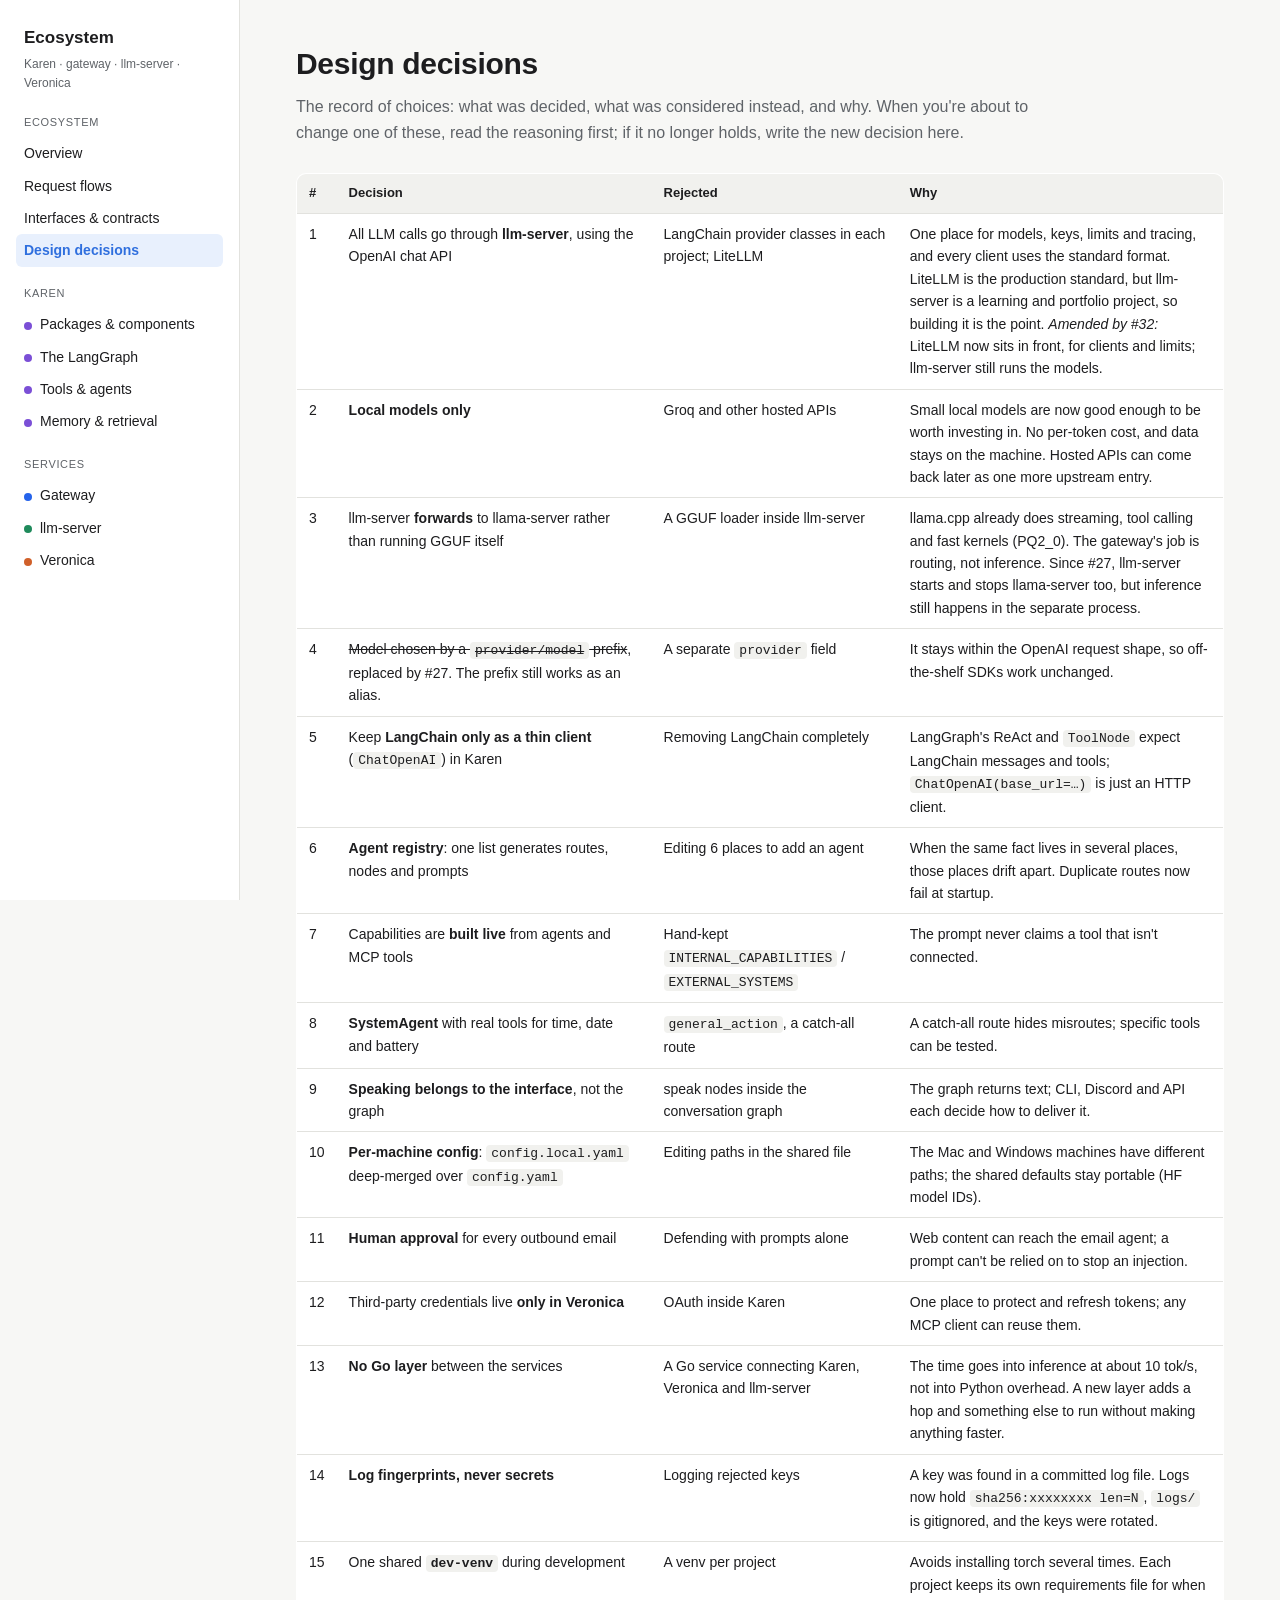
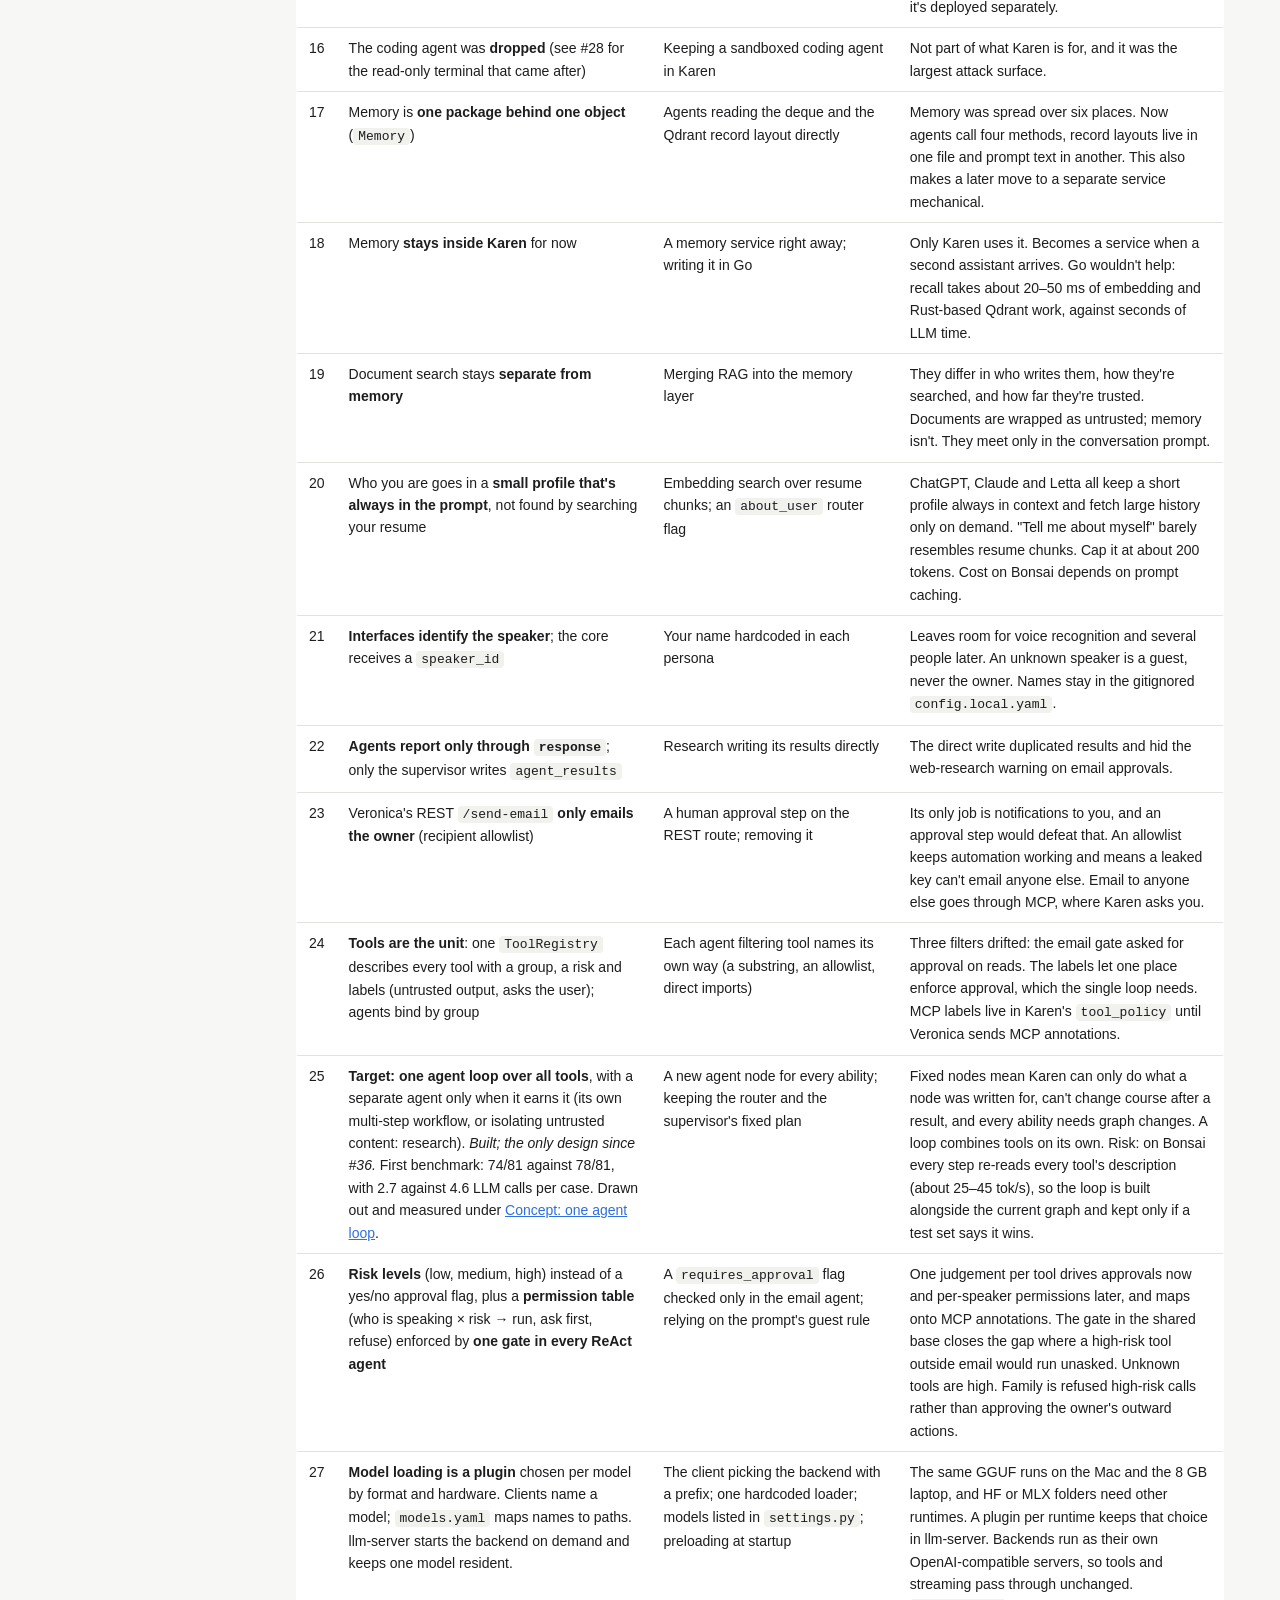
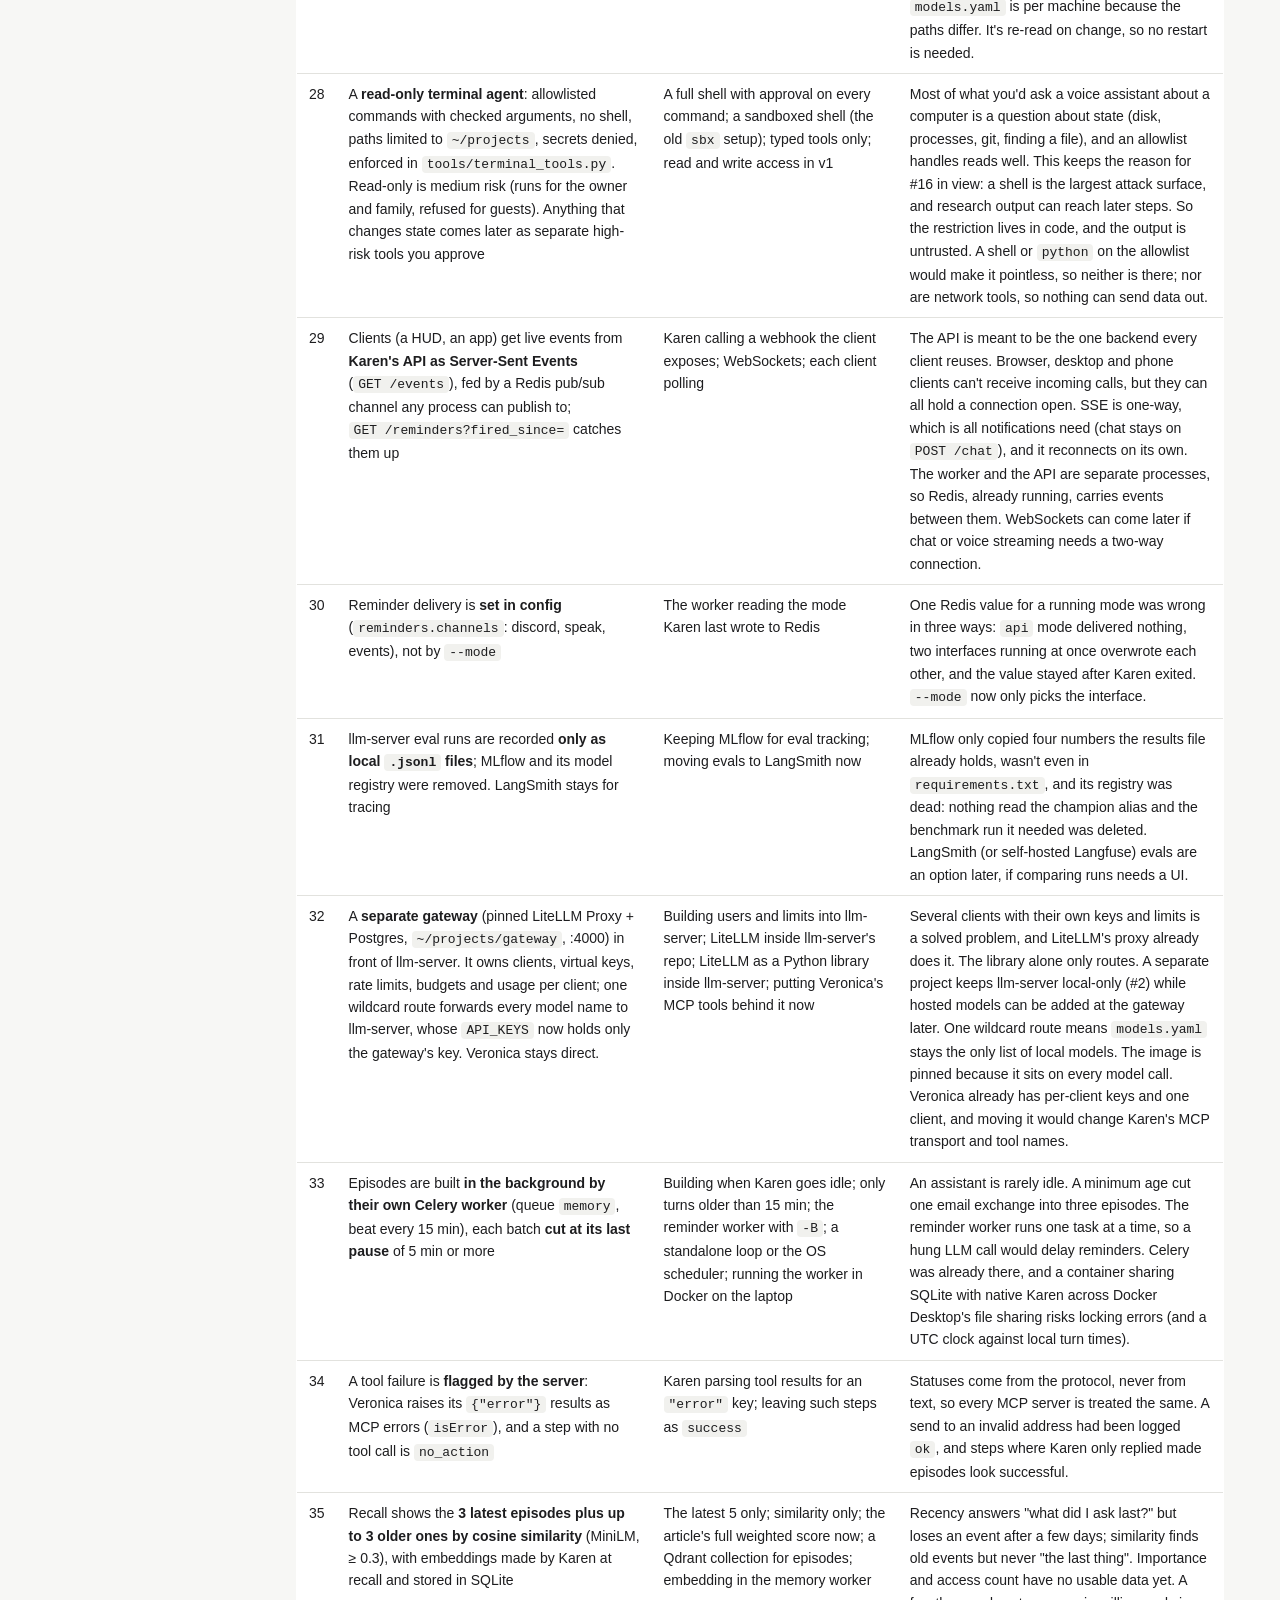
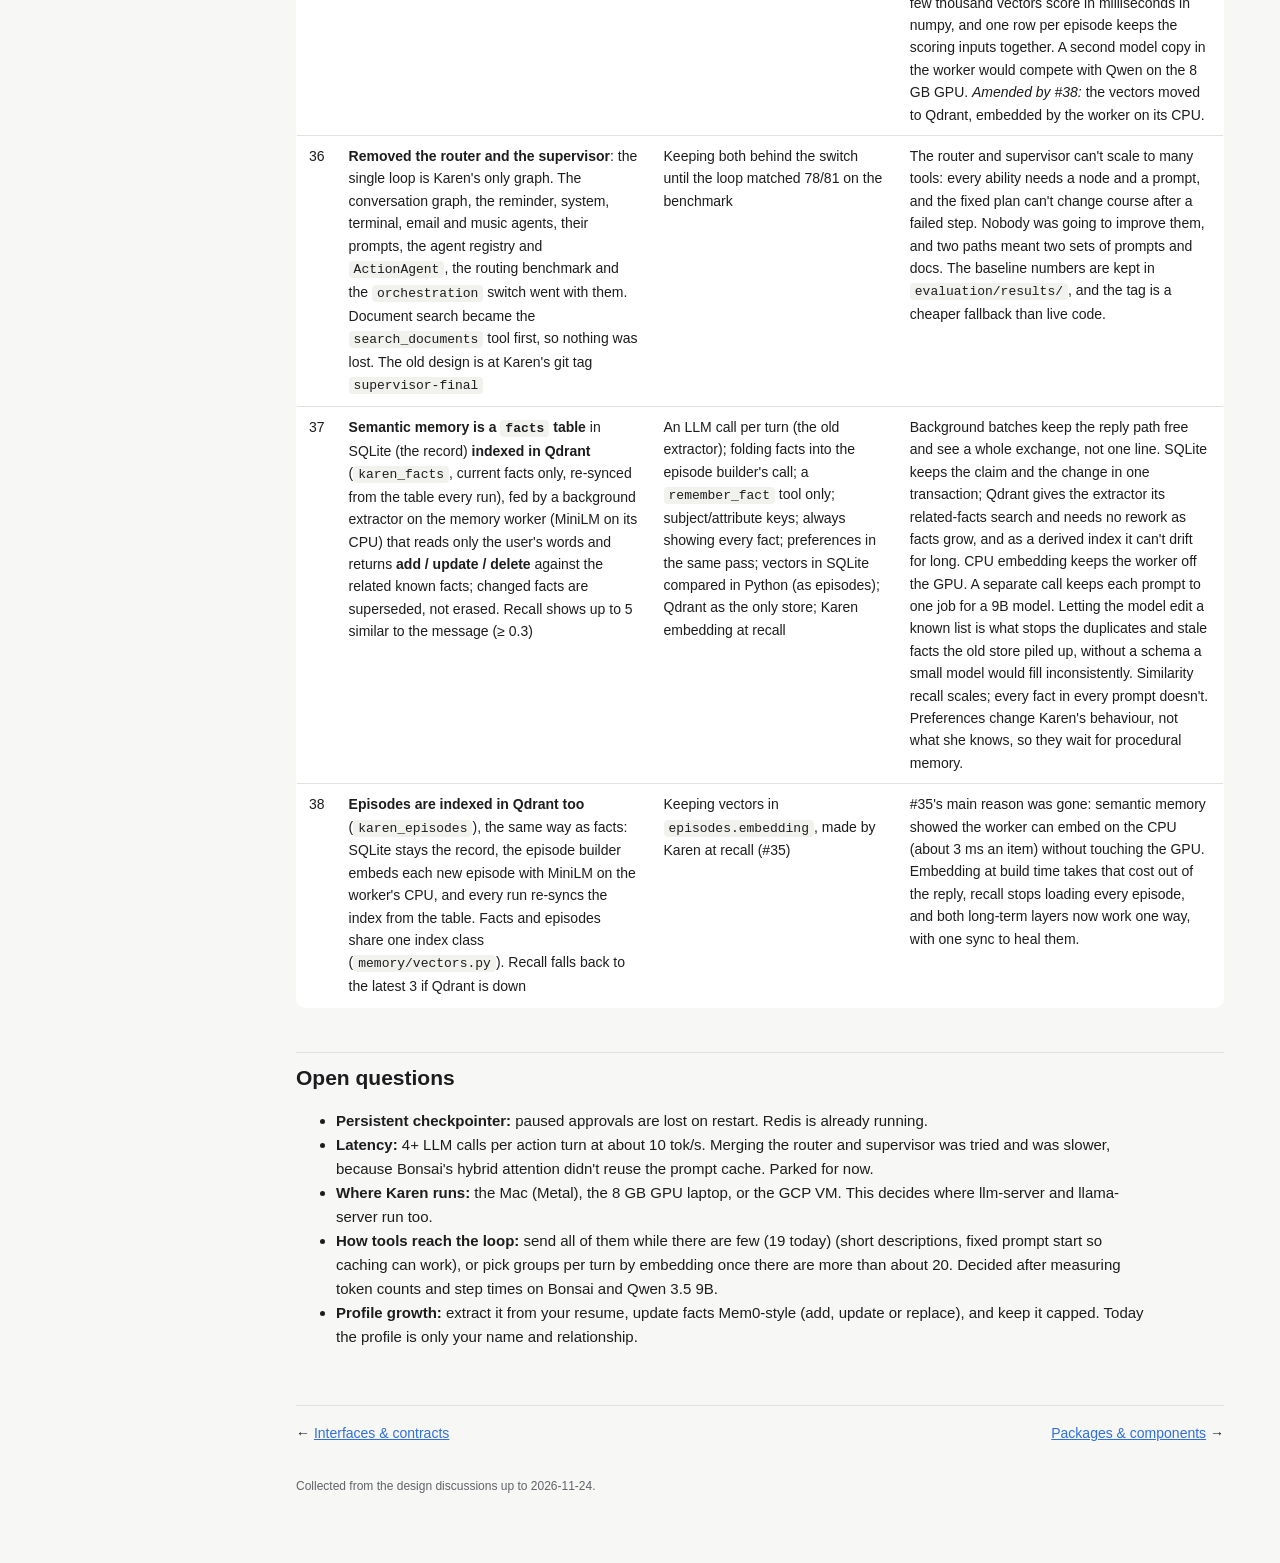
==== commit 503a9018: "Memory: episodes indexed in Qdrant (karen_episodes), decision #38 Co-Authored-By: Claude Opus 5.5 <n" ====
--- a/decisions.html
+++ b/decisions.html
@@ -49,9 +49,10 @@
   <tr><td>32</td><td>A <strong>separate gateway</strong> (pinned LiteLLM Proxy + Postgres, <code>~/projects/gateway</code>, :4000) in front of llm-server. It owns clients, virtual keys, rate limits, budgets and usage per client; one wildcard route forwards every model name to llm-server, whose <code>API_KEYS</code> now holds only the gateway's key. Veronica stays direct.</td><td>Building users and limits into llm-server; LiteLLM inside llm-server's repo; LiteLLM as a Python library inside llm-server; putting Veronica's MCP tools behind it now</td><td>Several clients with their own keys and limits is a solved problem, and LiteLLM's proxy already does it. The library alone only routes. A separate project keeps llm-server local-only (#2) while hosted models can be added at the gateway later. One wildcard route means <code>models.yaml</code> stays the only list of local models. The image is pinned because it sits on every model call. Veronica already has per-client keys and one client, and moving it would change Karen's MCP transport and tool names.</td></tr>
   <tr><td>33</td><td>Episodes are built <strong>in the background by their own Celery worker</strong> (queue <code>memory</code>, beat every 15 min), each batch <strong>cut at its last pause</strong> of 5 min or more</td><td>Building when Karen goes idle; only turns older than 15 min; the reminder worker with <code>-B</code>; a standalone loop or the OS scheduler; running the worker in Docker on the laptop</td><td>An assistant is rarely idle. A minimum age cut one email exchange into three episodes. The reminder worker runs one task at a time, so a hung LLM call would delay reminders. Celery was already there, and a container sharing SQLite with native Karen across Docker Desktop's file sharing risks locking errors (and a UTC clock against local turn times).</td></tr>
   <tr><td>34</td><td>A tool failure is <strong>flagged by the server</strong>: Veronica raises its <code>{"error"}</code> results as MCP errors (<code>isError</code>), and a step with no tool call is <code>no_action</code></td><td>Karen parsing tool results for an <code>"error"</code> key; leaving such steps as <code>success</code></td><td>Statuses come from the protocol, never from text, so every MCP server is treated the same. A send to an invalid address had been logged <code>ok</code>, and steps where Karen only replied made episodes look successful.</td></tr>
-  <tr><td>35</td><td>Recall shows the <strong>3 latest episodes plus up to 3 older ones by cosine similarity</strong> (MiniLM, &ge; 0.3), with embeddings made by Karen at recall and stored in SQLite</td><td>The latest 5 only; similarity only; the article's full weighted score now; a Qdrant collection for episodes; embedding in the memory worker</td><td>Recency answers "what did I ask last?" but loses an event after a few days; similarity finds old events but never "the last thing". Importance and access count have no usable data yet. A few thousand vectors score in milliseconds in numpy, and one row per episode keeps the scoring inputs together. A second model copy in the worker would compete with Qwen on the 8 GB GPU.</td></tr>
+  <tr><td>35</td><td>Recall shows the <strong>3 latest episodes plus up to 3 older ones by cosine similarity</strong> (MiniLM, &ge; 0.3), with embeddings made by Karen at recall and stored in SQLite</td><td>The latest 5 only; similarity only; the article's full weighted score now; a Qdrant collection for episodes; embedding in the memory worker</td><td>Recency answers "what did I ask last?" but loses an event after a few days; similarity finds old events but never "the last thing". Importance and access count have no usable data yet. A few thousand vectors score in milliseconds in numpy, and one row per episode keeps the scoring inputs together. A second model copy in the worker would compete with Qwen on the 8 GB GPU. <em>Amended by #38:</em> the vectors moved to Qdrant, embedded by the worker on its CPU.</td></tr>
   <tr><td>36</td><td><strong>Removed the router and the supervisor</strong>: the single loop is Karen's only graph. The conversation graph, the reminder, system, terminal, email and music agents, their prompts, the agent registry and <code>ActionAgent</code>, the routing benchmark and the <code>orchestration</code> switch went with them. Document search became the <code>search_documents</code> tool first, so nothing was lost. The old design is at Karen's git tag <code>supervisor-final</code></td><td>Keeping both behind the switch until the loop matched 78/81 on the benchmark</td><td>The router and supervisor can't scale to many tools: every ability needs a node and a prompt, and the fixed plan can't change course after a failed step. Nobody was going to improve them, and two paths meant two sets of prompts and docs. The baseline numbers are kept in <code>evaluation/results/</code>, and the tag is a cheaper fallback than live code.</td></tr>
   <tr><td>37</td><td><strong>Semantic memory is a <code>facts</code> table</strong> in SQLite (the record) <strong>indexed in Qdrant</strong> (<code>karen_facts</code>, current facts only, re-synced from the table every run), fed by a background extractor on the memory worker (MiniLM on its CPU) that reads only the user's words and returns <strong>add / update / delete</strong> against the related known facts; changed facts are superseded, not erased. Recall shows up to 5 similar to the message (&ge; 0.3)</td><td>An LLM call per turn (the old extractor); folding facts into the episode builder's call; a <code>remember_fact</code> tool only; subject/attribute keys; always showing every fact; preferences in the same pass; vectors in SQLite compared in Python (as episodes); Qdrant as the only store; Karen embedding at recall</td><td>Background batches keep the reply path free and see a whole exchange, not one line. SQLite keeps the claim and the change in one transaction; Qdrant gives the extractor its related-facts search and needs no rework as facts grow, and as a derived index it can't drift for long. CPU embedding keeps the worker off the GPU. A separate call keeps each prompt to one job for a 9B model. Letting the model edit a known list is what stops the duplicates and stale facts the old store piled up, without a schema a small model would fill inconsistently. Similarity recall scales; every fact in every prompt doesn't. Preferences change Karen's behaviour, not what she knows, so they wait for procedural memory.</td></tr>
+  <tr><td>38</td><td><strong>Episodes are indexed in Qdrant too</strong> (<code>karen_episodes</code>), the same way as facts: SQLite stays the record, the episode builder embeds each new episode with MiniLM on the worker's CPU, and every run re-syncs the index from the table. Facts and episodes share one index class (<code>memory/vectors.py</code>). Recall falls back to the latest 3 if Qdrant is down</td><td>Keeping vectors in <code>episodes.embedding</code>, made by Karen at recall (#35)</td><td>#35's main reason was gone: semantic memory showed the worker can embed on the CPU (about 3 ms an item) without touching the GPU. Embedding at build time takes that cost out of the reply, recall stops loading every episode, and both long-term layers now work one way, with one sync to heal them.</td></tr>
 </table>
 
 <h2>Open questions</h2>
@@ -64,7 +65,7 @@
 </ul>
 
 <div id="pager" class="pager"></div>
-<p class="meta">Collected from the design discussions up to 2026-11-20.</p>
+<p class="meta">Collected from the design discussions up to 2026-11-24.</p>
 </main>
 <script src="assets/site.js"></script>
 </body>
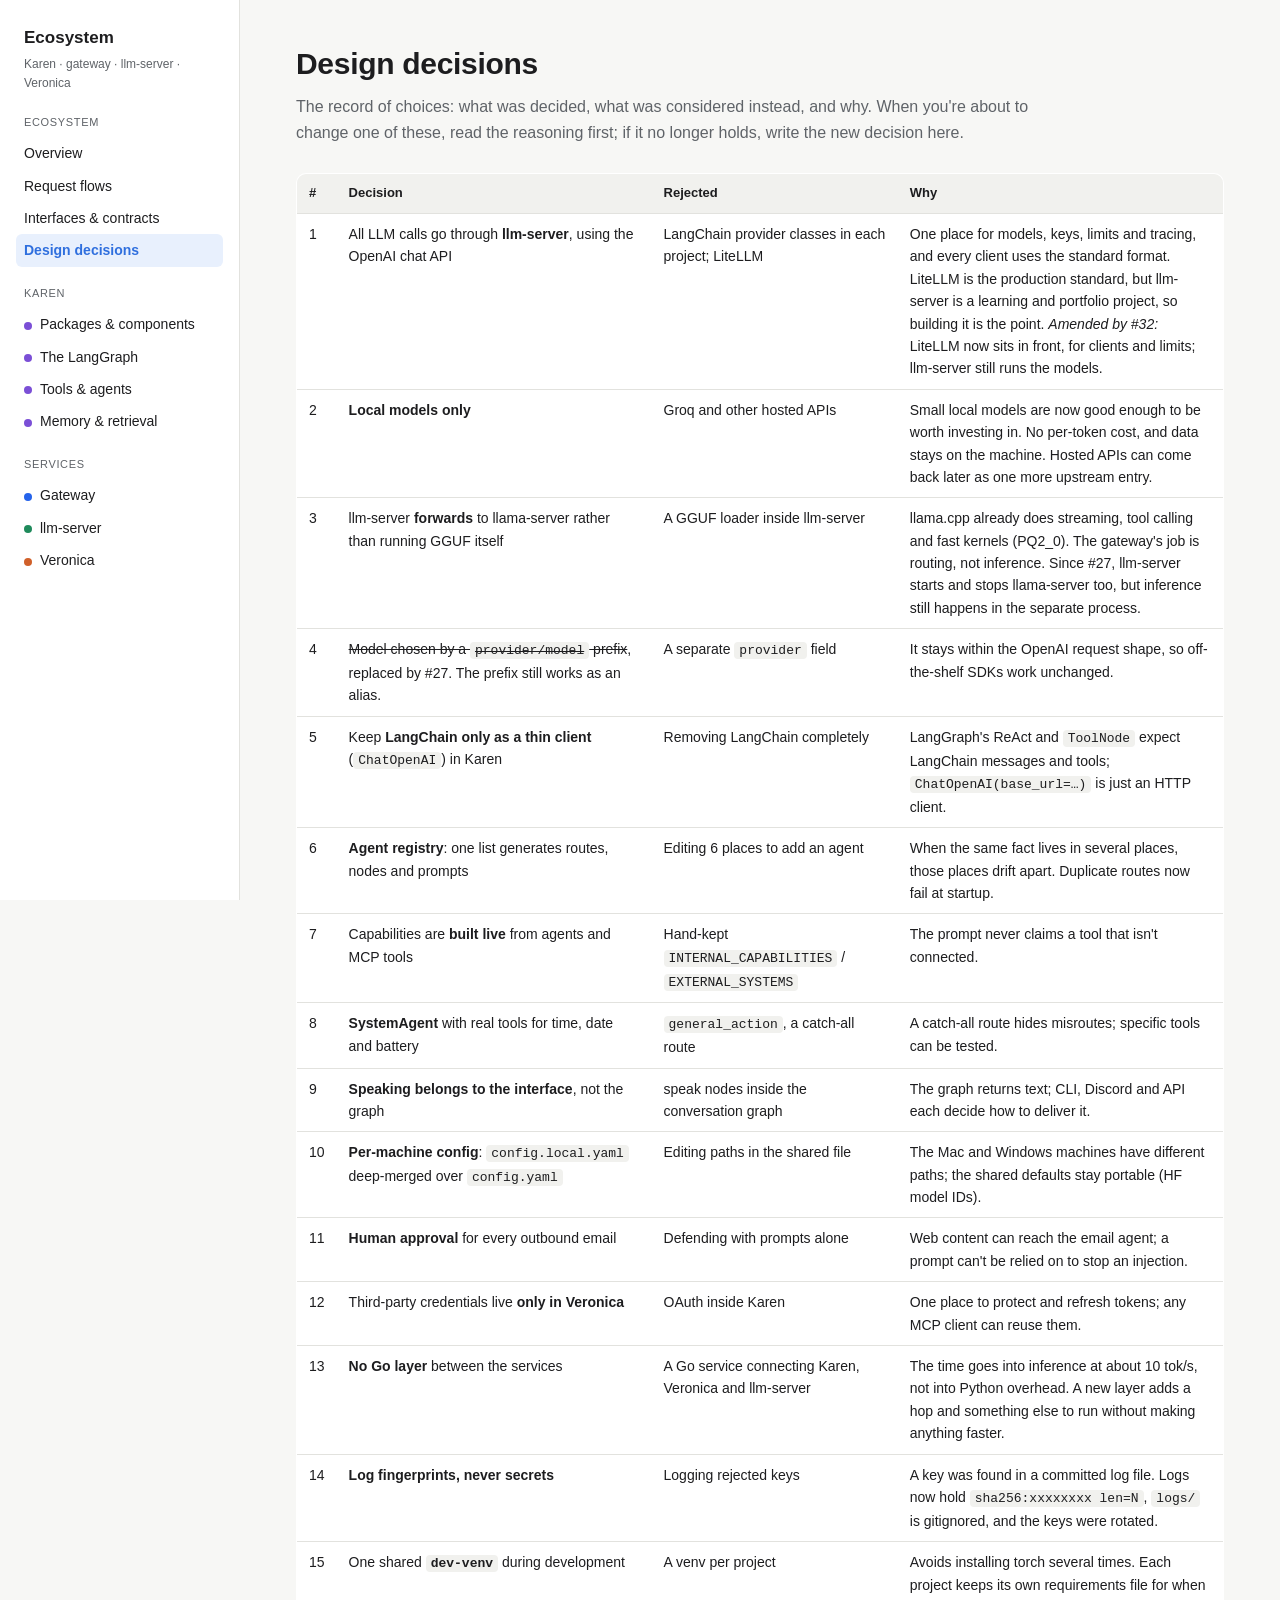
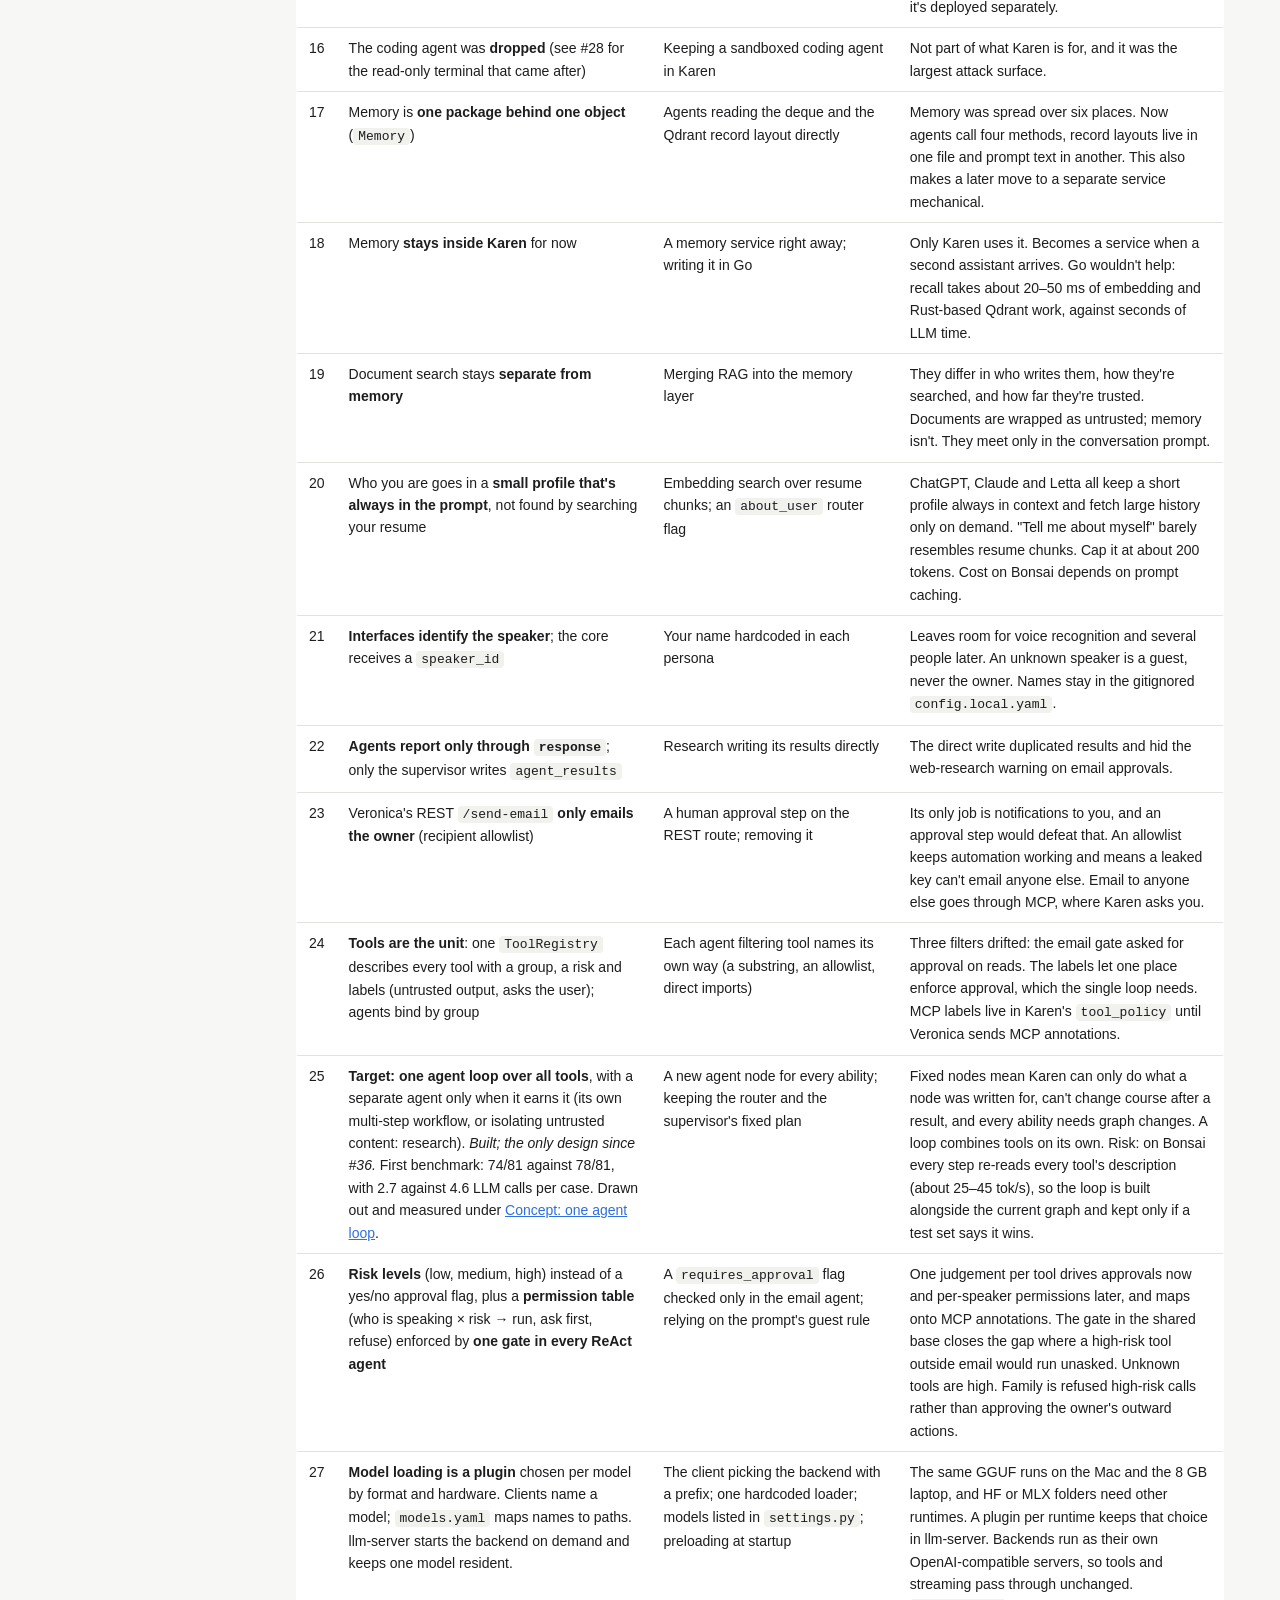
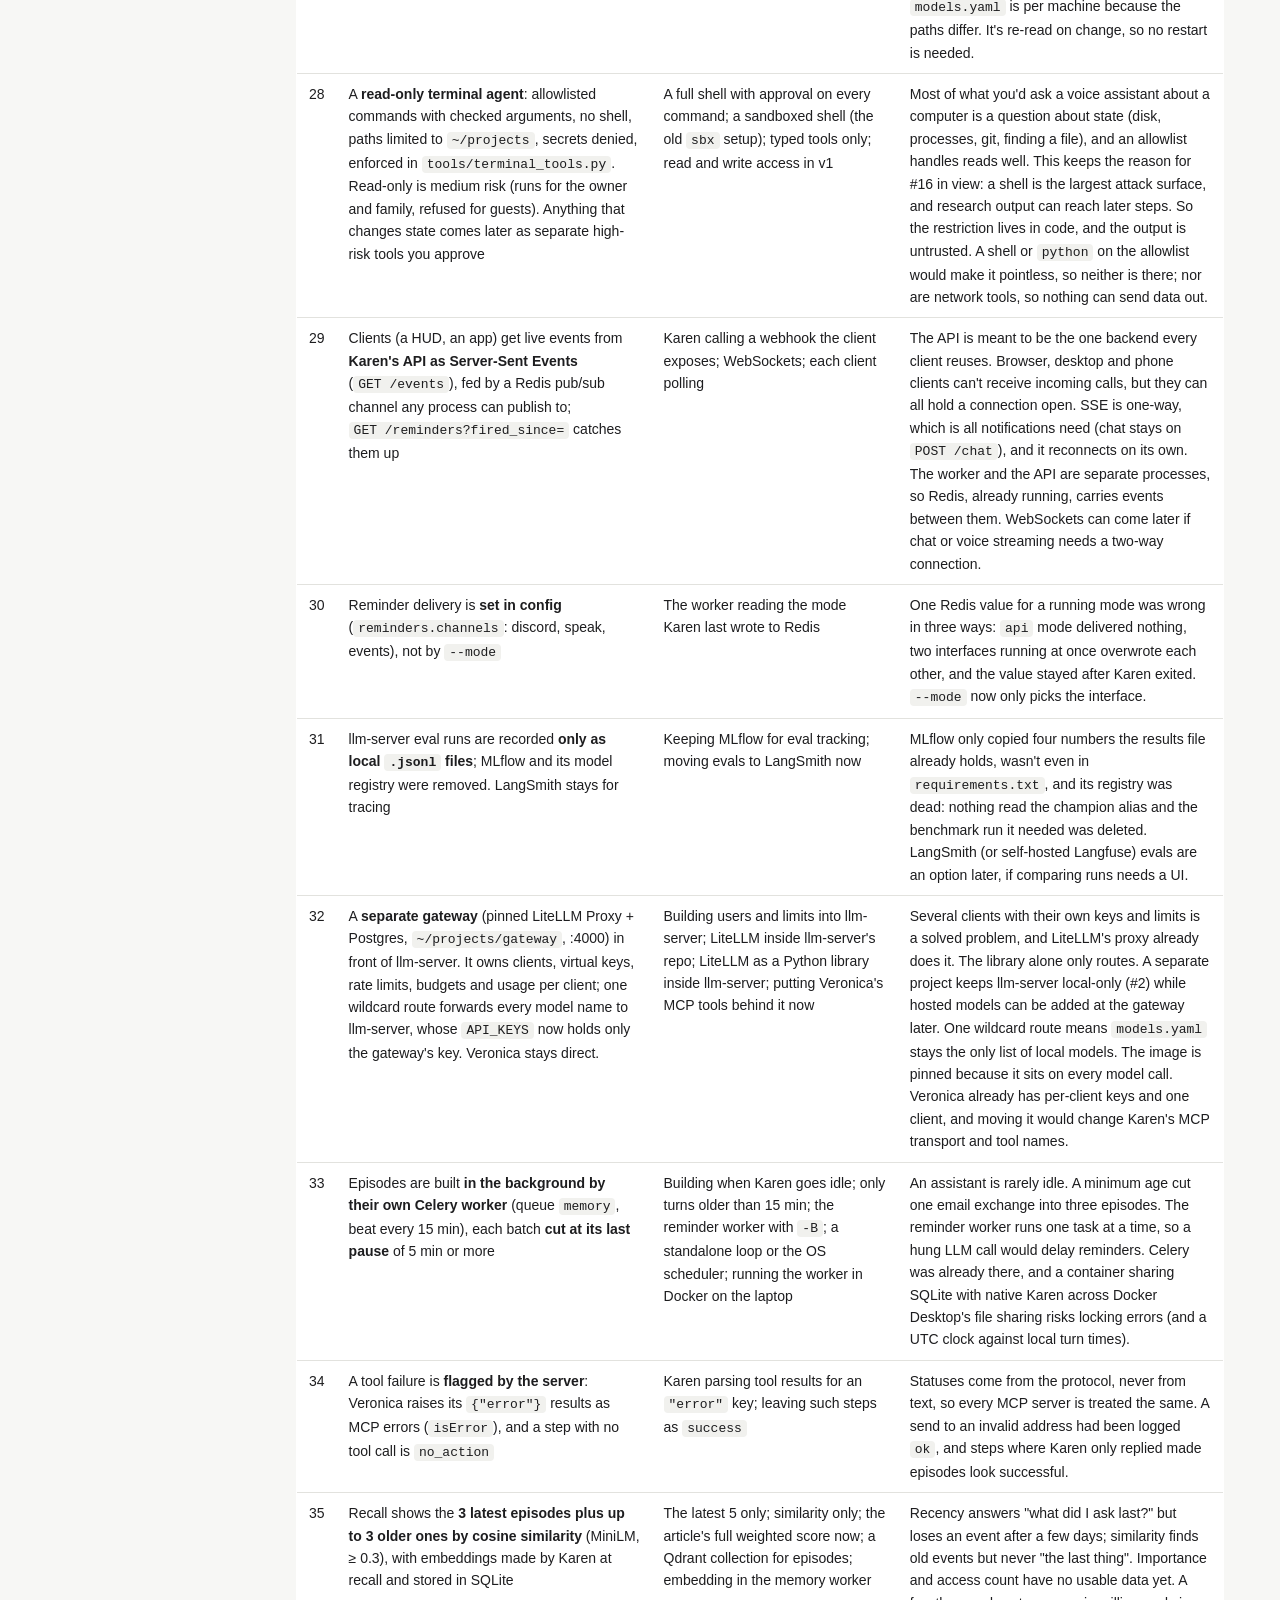
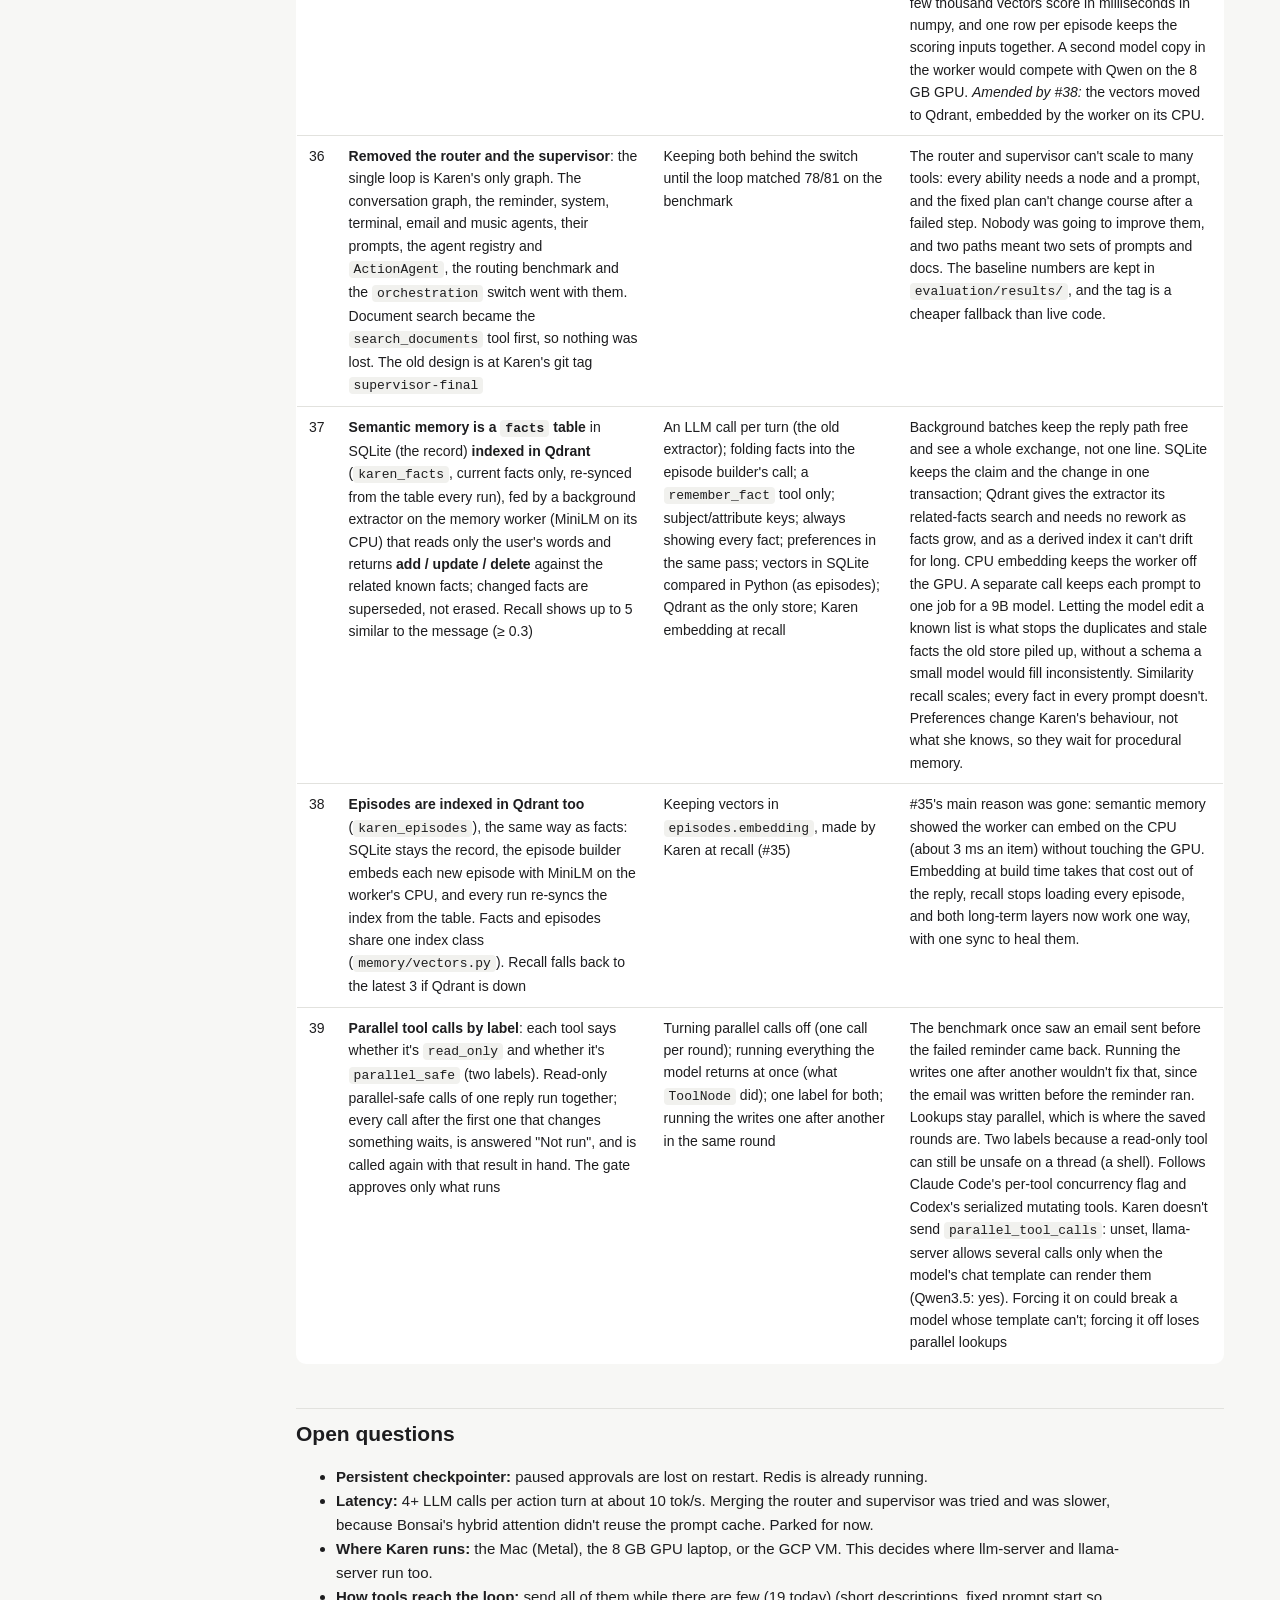
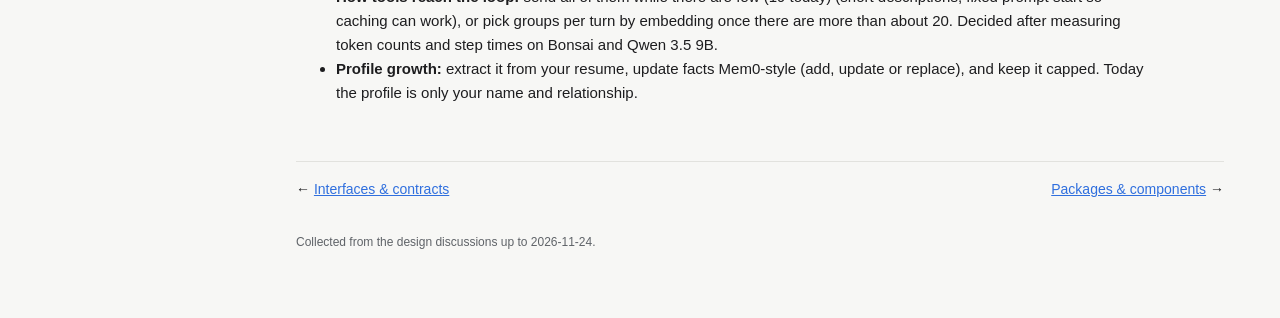
==== commit 0fa84950: "Karen: parallel tool calls by label, decision #39 Co-Authored-By: Claude Opus 5.5 <noreply@anthropic" ====
--- a/decisions.html
+++ b/decisions.html
@@ -53,6 +53,7 @@
   <tr><td>36</td><td><strong>Removed the router and the supervisor</strong>: the single loop is Karen's only graph. The conversation graph, the reminder, system, terminal, email and music agents, their prompts, the agent registry and <code>ActionAgent</code>, the routing benchmark and the <code>orchestration</code> switch went with them. Document search became the <code>search_documents</code> tool first, so nothing was lost. The old design is at Karen's git tag <code>supervisor-final</code></td><td>Keeping both behind the switch until the loop matched 78/81 on the benchmark</td><td>The router and supervisor can't scale to many tools: every ability needs a node and a prompt, and the fixed plan can't change course after a failed step. Nobody was going to improve them, and two paths meant two sets of prompts and docs. The baseline numbers are kept in <code>evaluation/results/</code>, and the tag is a cheaper fallback than live code.</td></tr>
   <tr><td>37</td><td><strong>Semantic memory is a <code>facts</code> table</strong> in SQLite (the record) <strong>indexed in Qdrant</strong> (<code>karen_facts</code>, current facts only, re-synced from the table every run), fed by a background extractor on the memory worker (MiniLM on its CPU) that reads only the user's words and returns <strong>add / update / delete</strong> against the related known facts; changed facts are superseded, not erased. Recall shows up to 5 similar to the message (&ge; 0.3)</td><td>An LLM call per turn (the old extractor); folding facts into the episode builder's call; a <code>remember_fact</code> tool only; subject/attribute keys; always showing every fact; preferences in the same pass; vectors in SQLite compared in Python (as episodes); Qdrant as the only store; Karen embedding at recall</td><td>Background batches keep the reply path free and see a whole exchange, not one line. SQLite keeps the claim and the change in one transaction; Qdrant gives the extractor its related-facts search and needs no rework as facts grow, and as a derived index it can't drift for long. CPU embedding keeps the worker off the GPU. A separate call keeps each prompt to one job for a 9B model. Letting the model edit a known list is what stops the duplicates and stale facts the old store piled up, without a schema a small model would fill inconsistently. Similarity recall scales; every fact in every prompt doesn't. Preferences change Karen's behaviour, not what she knows, so they wait for procedural memory.</td></tr>
   <tr><td>38</td><td><strong>Episodes are indexed in Qdrant too</strong> (<code>karen_episodes</code>), the same way as facts: SQLite stays the record, the episode builder embeds each new episode with MiniLM on the worker's CPU, and every run re-syncs the index from the table. Facts and episodes share one index class (<code>memory/vectors.py</code>). Recall falls back to the latest 3 if Qdrant is down</td><td>Keeping vectors in <code>episodes.embedding</code>, made by Karen at recall (#35)</td><td>#35's main reason was gone: semantic memory showed the worker can embed on the CPU (about 3 ms an item) without touching the GPU. Embedding at build time takes that cost out of the reply, recall stops loading every episode, and both long-term layers now work one way, with one sync to heal them.</td></tr>
+  <tr><td>39</td><td><strong>Parallel tool calls by label</strong>: each tool says whether it's <code>read_only</code> and whether it's <code>parallel_safe</code> (two labels). Read-only parallel-safe calls of one reply run together; every call after the first one that changes something waits, is answered "Not run", and is called again with that result in hand. The gate approves only what runs</td><td>Turning parallel calls off (one call per round); running everything the model returns at once (what <code>ToolNode</code> did); one label for both; running the writes one after another in the same round</td><td>The benchmark once saw an email sent before the failed reminder came back. Running the writes one after another wouldn't fix that, since the email was written before the reminder ran. Lookups stay parallel, which is where the saved rounds are. Two labels because a read-only tool can still be unsafe on a thread (a shell). Follows Claude Code's per-tool concurrency flag and Codex's serialized mutating tools. Karen doesn't send <code>parallel_tool_calls</code>: unset, llama-server allows several calls only when the model's chat template can render them (Qwen3.5: yes). Forcing it on could break a model whose template can't; forcing it off loses parallel lookups</td></tr>
 </table>
 
 <h2>Open questions</h2>
